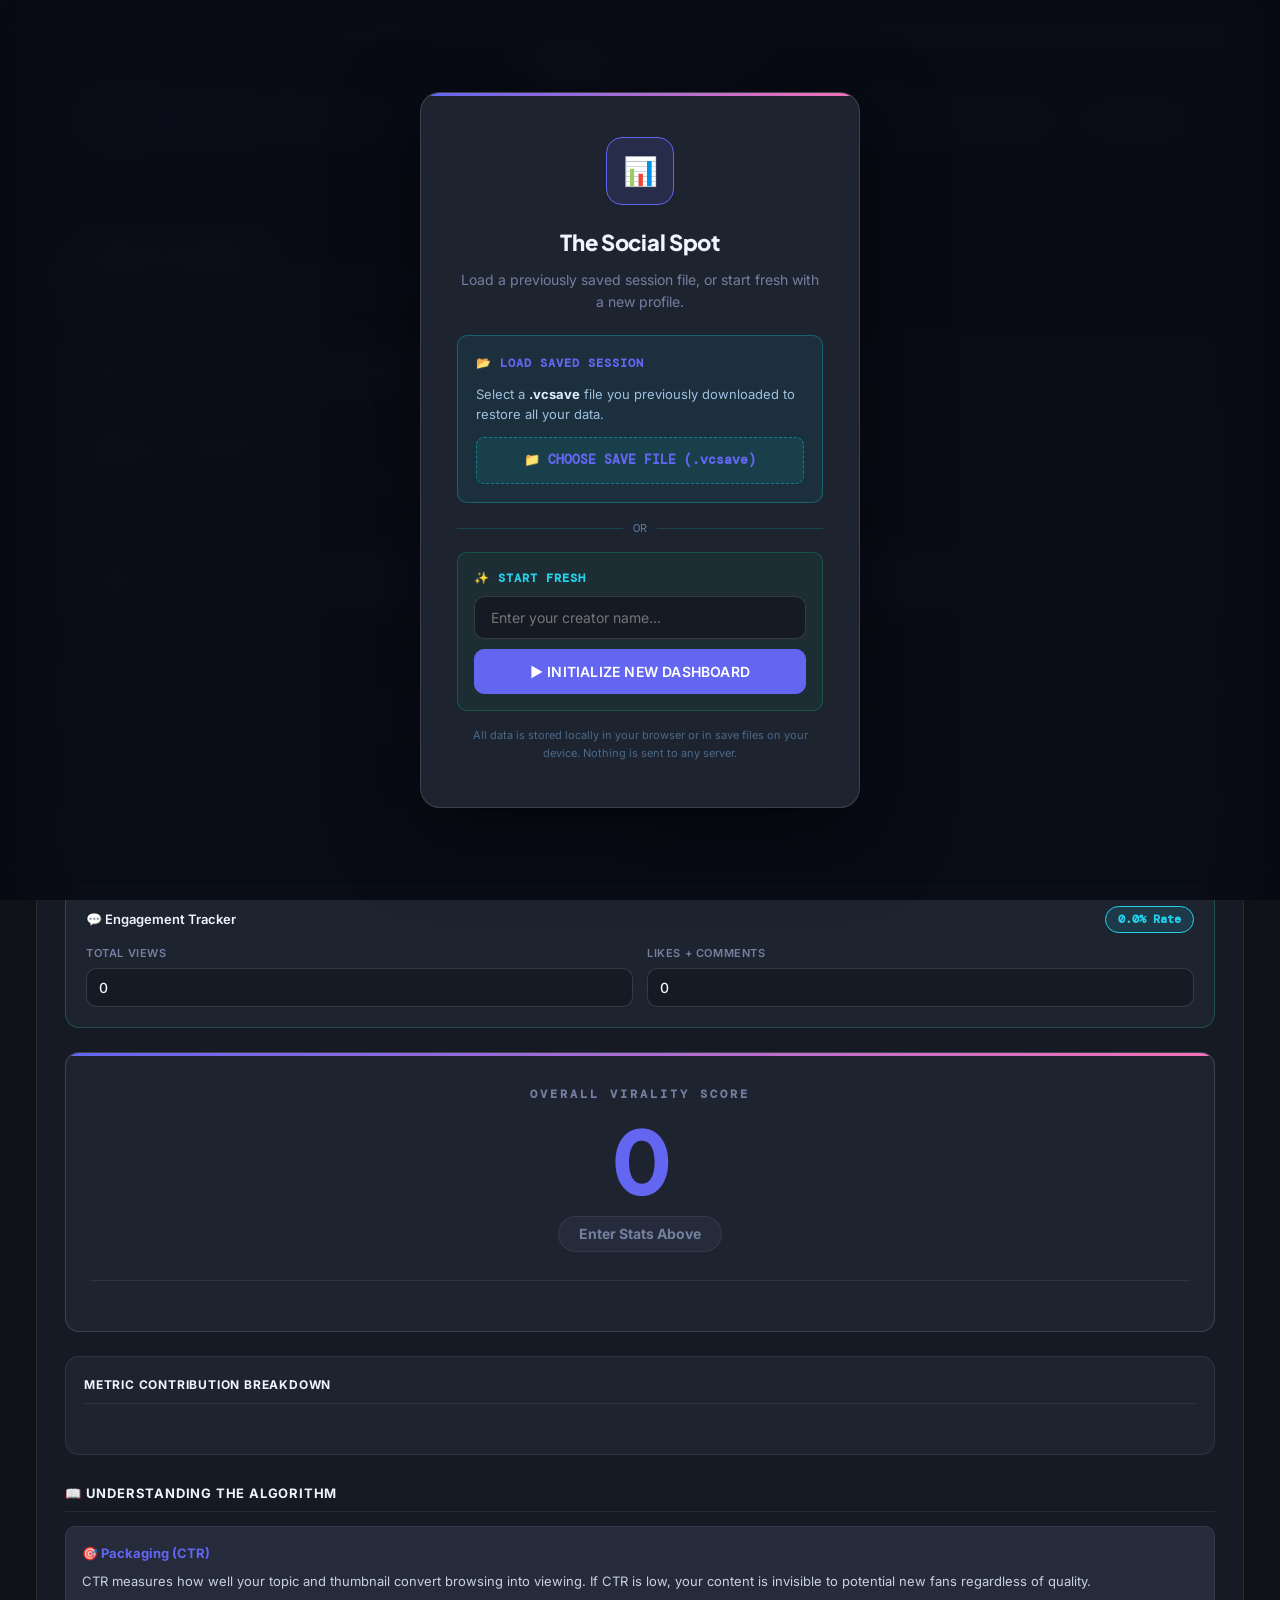
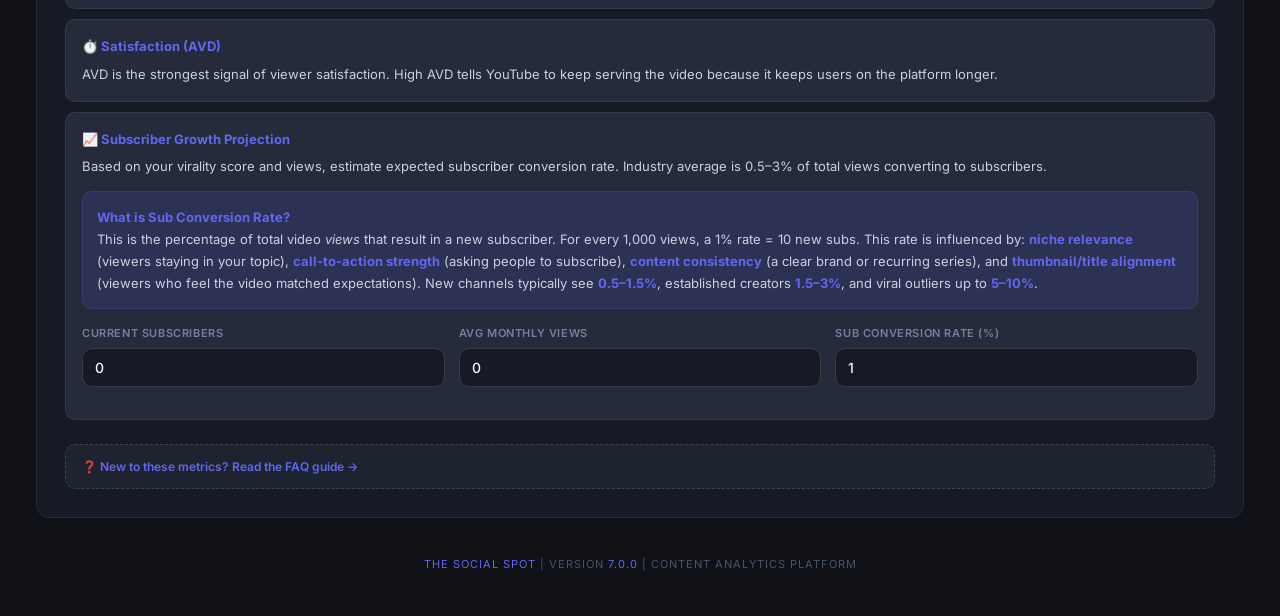
==== Social_Spot_Main.html @ a4c4a17a "Add files via upload" ====
<!DOCTYPE html>
<html lang="en">
<head>
<meta charset="UTF-8">
<meta name="viewport" content="width=device-width, initial-scale=1.0">
<title>The Social Spot | Main</title>
<link href="https://fonts.googleapis.com/css2?family=Inter:wght@400;500;600;700;800&family=Plus+Jakarta+Sans:wght@400;500;600;700;800&family=DM+Mono:wght@400;500&family=Outfit:wght@400;500;600;700;800&display=swap" rel="stylesheet">
<style>
/* ══════════════════════════════════════════════════
   THE SOCIAL SPOT v7.0 — DESIGN SYSTEM
   Clean, modern, easy-on-eyes. No neon overload.
══════════════════════════════════════════════════ */

/* ── BASE RESET ── */
*,*::before,*::after{box-sizing:border-box;margin:0;padding:0;}
html{font-size:15px;}

/* ── FONT TOKENS ── */
:root {
  --font-sans: 'Inter', system-ui, sans-serif;
  --font-display: 'Plus Jakarta Sans', 'Inter', sans-serif;
  --font-mono: 'DM Mono', 'Courier New', monospace;
}

/* ══════════════════
   DEFAULT THEME: Slate Dark (calm, readable)
══════════════════ */
:root {
  --bg:          #0f1117;
  --bg2:         #161a24;
  --bg3:         #1c2130;
  --card:        #1e2330;
  --card2:       #252b3b;
  --border:      rgba(255,255,255,0.07);
  --border-hi:   rgba(255,255,255,0.14);

  --primary:     #6366f1;
  --primary-dim: rgba(99,102,241,0.14);
  --secondary:   #22d3ee;
  --secondary-dim: rgba(34,211,238,0.12);
  --accent:      #f472b6;
  --accent-dim:  rgba(244,114,182,0.12);
  --success:     #34d399;
  --success-dim: rgba(52,211,153,0.12);
  --warning:     #fbbf24;
  --warning-dim: rgba(251,191,36,0.12);
  --danger:      #f87171;
  --danger-dim:  rgba(248,113,113,0.12);
  --tiktok:      #69c9d0;
  --ig:          #e1306c;

  --text:        #c9d1e0;
  --text-dim:    #7480a0;
  --text-muted:  #4a5468;
  --text-bright: #f0f4ff;

  --radius:      10px;
  --radius-lg:   14px;
  --shadow:      0 4px 24px rgba(0,0,0,0.35);

  /* legacy compat aliases */
  --primary-glow: none;
  --shadow-neon:  none;
  --border-bright: rgba(255,255,255,0.14);
  --bg2-compat: var(--bg2);
}

/* ══════════════════
   THEME: Warm Dark
══════════════════ */
[data-theme="warm"] {
  --bg:#13100e;--bg2:#1a1511;--bg3:#211a14;
  --card:#231d16;--card2:#2a241b;
  --border:rgba(255,220,150,0.07);--border-hi:rgba(255,180,80,0.16);
  --primary:#e8a44a;--primary-dim:rgba(232,164,74,0.14);
  --secondary:#f0c070;--secondary-dim:rgba(240,192,112,0.12);
  --accent:#c47a3f;--accent-dim:rgba(196,122,63,0.14);
  --success:#7ab87a;--success-dim:rgba(122,184,122,0.12);
  --warning:#fbbf24;--warning-dim:rgba(251,191,36,0.12);
  --danger:#e07070;--danger-dim:rgba(224,112,112,0.12);
  --tiktok:#88d8c0;--ig:#e07090;
  --text:#e8ddd0;--text-dim:#9a8870;--text-muted:#6a5840;--text-bright:#fdf6ee;
}

/* ══════════════════
   THEME: Light
══════════════════ */
[data-theme="light"] {
  --bg:#f4f6fa;--bg2:#ffffff;--bg3:#edf0f7;
  --card:#ffffff;--card2:#f0f3fa;
  --border:rgba(0,0,0,0.08);--border-hi:rgba(99,102,241,0.25);
  --primary:#4f46e5;--primary-dim:rgba(79,70,229,0.10);
  --secondary:#0891b2;--secondary-dim:rgba(8,145,178,0.10);
  --accent:#db2777;--accent-dim:rgba(219,39,119,0.10);
  --success:#059669;--success-dim:rgba(5,150,105,0.10);
  --warning:#d97706;--warning-dim:rgba(217,119,6,0.10);
  --danger:#dc2626;--danger-dim:rgba(220,38,38,0.10);
  --tiktok:#0891b2;--ig:#be185d;
  --text:#1e2030;--text-dim:#5a6070;--text-muted:#94a3b8;--text-bright:#0a0c18;
  --shadow:0 2px 16px rgba(0,0,0,0.08);
}
[data-theme="light"] body{color:var(--text);}

/* ══════════════════
   THEME: Soft Purple
══════════════════ */
[data-theme="purple"] {
  --bg:#0e0d16;--bg2:#141220;--bg3:#1a1829;
  --card:#1c1a2e;--card2:#22203a;
  --border:rgba(180,140,255,0.08);--border-hi:rgba(180,140,255,0.18);
  --primary:#a78bfa;--primary-dim:rgba(167,139,250,0.14);
  --secondary:#67e8f9;--secondary-dim:rgba(103,232,249,0.12);
  --accent:#f9a8d4;--accent-dim:rgba(249,168,212,0.12);
  --success:#6ee7b7;--success-dim:rgba(110,231,183,0.12);
  --warning:#fcd34d;--warning-dim:rgba(252,211,77,0.12);
  --danger:#fca5a5;--danger-dim:rgba(252,165,165,0.12);
  --text:#d4cff0;--text-dim:#7868a8;--text-muted:#4a4070;--text-bright:#f0ecff;
}

/* ══════════════════
   THEME: Forest
══════════════════ */
[data-theme="forest"] {
  --bg:#0b1109;--bg2:#10180d;--bg3:#151f11;
  --card:#182215;--card2:#1e2a1a;
  --border:rgba(100,200,100,0.07);--border-hi:rgba(100,200,100,0.16);
  --primary:#4ade80;--primary-dim:rgba(74,222,128,0.12);
  --secondary:#86efac;--secondary-dim:rgba(134,239,172,0.12);
  --accent:#fde047;--accent-dim:rgba(253,224,71,0.12);
  --success:#34d399;--success-dim:rgba(52,211,153,0.12);
  --warning:#fb923c;--warning-dim:rgba(251,146,60,0.12);
  --danger:#f87171;--danger-dim:rgba(248,113,113,0.12);
  --text:#d1f0c8;--text-dim:#5a8050;--text-muted:#3a5030;--text-bright:#f0ffe8;
}

/* ══════════════════
   THEME: Ocean Blue
══════════════════ */
[data-theme="ocean"] {
  --bg:#080f1a;--bg2:#0d1624;--bg3:#111e2e;
  --card:#142238;--card2:#192a44;
  --border:rgba(56,189,248,0.08);--border-hi:rgba(56,189,248,0.18);
  --primary:#38bdf8;--primary-dim:rgba(56,189,248,0.12);
  --secondary:#67e8f9;--secondary-dim:rgba(103,232,249,0.12);
  --accent:#818cf8;--accent-dim:rgba(129,140,248,0.14);
  --success:#34d399;--success-dim:rgba(52,211,153,0.12);
  --warning:#fbbf24;--warning-dim:rgba(251,191,36,0.12);
  --danger:#f87171;--danger-dim:rgba(248,113,113,0.12);
  --text:#bae6fd;--text-dim:#3a7090;--text-muted:#1e4a60;--text-bright:#f0f9ff;
}

/* ══════════════════
   THEME: Rose
══════════════════ */
[data-theme="rose"] {
  --bg:#12080e;--bg2:#180d13;--bg3:#1e1218;
  --card:#221520;--card2:#2a1a28;
  --border:rgba(251,113,133,0.08);--border-hi:rgba(251,113,133,0.18);
  --primary:#fb7185;--primary-dim:rgba(251,113,133,0.12);
  --secondary:#f9a8d4;--secondary-dim:rgba(249,168,212,0.12);
  --accent:#c084fc;--accent-dim:rgba(192,132,252,0.14);
  --success:#6ee7b7;--success-dim:rgba(110,231,183,0.12);
  --warning:#fcd34d;--warning-dim:rgba(252,211,77,0.12);
  --danger:#fca5a5;--danger-dim:rgba(252,165,165,0.12);
  --text:#fce7f3;--text-dim:#9a5070;--text-muted:#6a3050;--text-bright:#fff0f8;
}

/* ══════════════════
   FONT MODES
══════════════════ */
body,
[data-font="inter"] { font-family:'Inter',system-ui,sans-serif; }
[data-font="jakarta"] { font-family:'Plus Jakarta Sans',system-ui,sans-serif; }
[data-font="outfit"] { font-family:'Outfit',system-ui,sans-serif; }
[data-font="mono"] { font-family:'DM Mono','Courier New',monospace; }

/* ════════════════════════════════════
   BASE BODY & GLOBAL ELEMENTS
════════════════════════════════════ */
body {
  font-family: var(--font-sans);
  background: var(--bg);
  color: var(--text);
  min-height: 100vh;
  overflow-x: hidden;
  font-size: 14px;
  line-height: 1.6;
}

/* subtle grid pattern */
body::before {
  content:'';
  position:fixed;inset:0;
  background-image:
    linear-gradient(rgba(255,255,255,0.015) 1px, transparent 1px),
    linear-gradient(90deg, rgba(255,255,255,0.015) 1px, transparent 1px);
  background-size:48px 48px;
  pointer-events:none;z-index:0;
}
[data-theme="light"] body::before {
  background-image:
    linear-gradient(rgba(0,0,0,0.03) 1px, transparent 1px),
    linear-gradient(90deg, rgba(0,0,0,0.03) 1px, transparent 1px);
}

@keyframes fadeInUp {
  from{opacity:0;transform:translateY(12px)}
  to{opacity:1;transform:translateY(0)}
}
@keyframes pulse-dot {
  0%,100%{opacity:1;transform:scale(1)}
  50%{opacity:0.6;transform:scale(1.4)}
}
/* legacy alias */
@keyframes pulse-glow {
  0%,100%{opacity:0.7}50%{opacity:1}
}

.container {
  max-width:1240px;margin:0 auto;
  position:relative;z-index:2;
  padding:20px 16px;
}

/* ════════════════════
   AUTH OVERLAY
════════════════════ */
.auth-overlay {
  position:fixed;top:0;left:0;width:100%;height:100%;
  background:rgba(8,10,20,0.92);backdrop-filter:blur(18px);
  display:flex;justify-content:center;align-items:center;z-index:2000;
}
.auth-modal {
  background:var(--card);
  border:1px solid var(--border-hi);
  border-radius:20px;padding:44px 36px;
  width:90%;max-width:440px;
  box-shadow:0 24px 80px rgba(0,0,0,0.5);
  text-align:center;position:relative;overflow:hidden;
}
.auth-modal::before {
  content:'';position:absolute;top:0;left:0;right:0;height:3px;
  background:linear-gradient(90deg,var(--primary),var(--accent));
  border-radius:20px 20px 0 0;
}
.auth-modal .icon-wrap {
  width:68px;height:68px;
  background:var(--primary-dim);
  border:1px solid var(--primary);
  border-radius:16px;
  display:flex;align-items:center;justify-content:center;
  margin:0 auto 20px;font-size:28px;
}
.auth-modal h2 {
  font-family:var(--font-display);
  color:var(--text-bright);font-size:22px;font-weight:800;
  margin-bottom:8px;letter-spacing:-0.3px;
}
.auth-modal p{color:var(--text-dim);font-size:14px;margin-bottom:22px;line-height:1.6;}
.auth-input {
  width:100%;padding:12px 16px;margin:8px 0;
  background:var(--bg2);border:1px solid var(--border-hi);
  border-radius:var(--radius);font-size:14px;
  font-family:var(--font-sans);color:var(--text-bright);transition:0.2s;
}
.auth-input:focus{outline:none;border-color:var(--primary);background:var(--bg3);}

/* ════════════════════
   HEADER
════════════════════ */
.header-area {
  background:var(--bg2);
  border:1px solid var(--border);
  border-radius:var(--radius-lg);
  padding:24px 24px 0;
  margin-bottom:16px;
  position:relative;overflow:visible;z-index:100;
}
.header-area::before{
  content:'';position:absolute;top:0;left:0;right:0;height:2px;
  background:linear-gradient(90deg,var(--primary),var(--accent));
  border-radius:var(--radius-lg) var(--radius-lg) 0 0;
}
.header-glow-orb{display:none;}
.user-bar {
  display:flex;gap:12px;align-items:center;
  font-size:12px;font-weight:600;color:var(--text-dim);
  margin-bottom:16px;flex-wrap:wrap;
}
.user-bar span{color:var(--primary);font-family:var(--font-mono);}
.header-area h1 {
  font-family:var(--font-display);
  color:var(--text-bright);font-size:24px;font-weight:800;
  letter-spacing:-0.5px;text-align:center;
  margin-bottom:20px;text-shadow:none;
}
.header-area h1 span{color:var(--primary);}

/* ════════════════════
   NAV TABS
════════════════════ */
.tab-container {
  display:flex;justify-content:center;
  flex-wrap:wrap;gap:6px;padding-bottom:20px;
  position:relative;z-index:500;
}
.tab-btn {
  background:transparent;
  border:1px solid var(--border-hi);
  color:var(--text-dim);
  padding:8px 16px;border-radius:8px;
  font-size:12px;font-weight:600;cursor:pointer;
  font-family:var(--font-sans);letter-spacing:0.2px;
  transition:all 0.15s;white-space:nowrap;
}
.tab-btn:hover{background:var(--card);color:var(--text-bright);border-color:var(--border-hi);}
.tab-btn.active{background:var(--primary-dim);border-color:var(--primary);color:var(--primary);font-weight:700;}

.dropdown{position:relative;display:inline-block;}
.dropdown-content{
  display:none;position:absolute;
  background:var(--card);border:1px solid var(--border-hi);
  min-width:220px;z-index:99999;border-radius:var(--radius-lg);
  overflow:hidden;top:calc(100% + 6px);left:0;
  box-shadow:0 16px 48px rgba(0,0,0,0.5);
}
.dropdown-content.open{display:block;}
.dropdown-content a {
  color:var(--text);padding:12px 18px;
  text-decoration:none;display:block;
  font-size:13px;font-weight:600;
  border-bottom:1px solid var(--border);
  transition:0.15s;cursor:pointer;
  font-family:var(--font-sans);
}
.dropdown-content a:last-child{border-bottom:none;}
.dropdown-content a:hover{background:var(--primary-dim);color:var(--primary);padding-left:22px;}

/* ════════════════════
   TAB CONTENT
════════════════════ */
.tabcontent {
  display:none;padding:28px;
  animation:fadeInUp 0.25s ease-out;
  background:var(--bg2);border:1px solid var(--border);
  border-radius:var(--radius-lg);margin-bottom:16px;
  position:relative;z-index:1;
}

h2 {
  font-family:var(--font-display);
  color:var(--text-bright);font-size:18px;font-weight:800;
  letter-spacing:-0.3px;margin-bottom:4px;text-shadow:none;
}
.tab-subtitle {
  color:var(--text-dim);font-size:13px;
  margin-bottom:24px;line-height:1.65;
  max-width:800px;
  border-left:3px solid var(--primary);padding-left:12px;
}
h3 {
  color:var(--text-bright);font-size:13px;font-weight:700;
  margin:28px 0 14px;text-transform:uppercase;letter-spacing:0.8px;
  border-bottom:1px solid var(--border);padding-bottom:8px;
  display:flex;align-items:center;gap:8px;
}

/* ════════════════════
   CARDS
════════════════════ */
.control-card {
  background:var(--card);border:1px solid var(--border);
  border-radius:var(--radius-lg);padding:20px;
  margin-bottom:16px;position:relative;overflow:hidden;
  transition:border-color 0.2s;
}
.control-card:hover{border-color:var(--border-hi);}
.control-card.highlight{border-color:rgba(248,113,113,0.25);}
.control-card.highlight::before{content:'';position:absolute;top:0;left:0;right:0;height:2px;background:var(--danger);}
.control-card.success{border-color:rgba(52,211,153,0.25);}
.control-card.success::before{content:'';position:absolute;top:0;left:0;right:0;height:2px;background:var(--success);}
.control-card.accent{border-color:rgba(167,139,250,0.25);}
.control-card.accent::before{content:'';position:absolute;top:0;left:0;right:0;height:2px;background:var(--accent);}
.control-card.purple::before{content:'';position:absolute;top:0;left:0;right:0;height:2px;background:var(--accent);}
.control-card.tt-card{border-top:2px solid var(--tiktok)!important;}
.control-card.ig-card{border-top:2px solid var(--ig)!important;}

.info-card {
  background:var(--card2);border:1px solid var(--border);
  border-radius:var(--radius);padding:16px;margin-bottom:10px;
}
.info-card h4{margin-bottom:7px;font-size:13px;color:var(--primary);font-weight:700;}

/* ════════════════════
   INPUTS
════════════════════ */
.label-flex{
  display:flex;justify-content:space-between;align-items:center;
  font-weight:600;margin-bottom:12px;color:var(--text-bright);font-size:13px;
}
.val-badge{
  background:var(--primary-dim);color:var(--primary);
  border:1px solid var(--primary);padding:3px 12px;
  border-radius:20px;font-size:12px;font-weight:700;
  font-family:var(--font-mono);
}
input[type=range]{
  width:100%;cursor:pointer;height:4px;border-radius:4px;
  -webkit-appearance:none;appearance:none;
  background:linear-gradient(90deg,var(--primary) 0%,var(--primary) var(--val,50%),var(--card2) var(--val,50%));
  outline:none;
}
input[type=range]::-webkit-slider-thumb{
  -webkit-appearance:none;width:16px;height:16px;border-radius:50%;
  background:var(--primary);cursor:pointer;border:2px solid var(--bg);
  box-shadow:0 0 0 3px var(--primary-dim);
}
.input-grid{display:grid;grid-template-columns:repeat(auto-fit,minmax(180px,1fr));gap:14px;margin-top:10px;}
.input-box{display:flex;flex-direction:column;}
.input-box label{font-size:11px;color:var(--text-dim);margin-bottom:5px;font-weight:600;text-transform:uppercase;letter-spacing:0.6px;}
.input-box input,.input-box select{
  padding:10px 12px;background:var(--bg2);
  border:1px solid var(--border-hi);border-radius:var(--radius);
  font-size:14px;font-family:var(--font-sans);font-weight:500;
  color:var(--text-bright);transition:0.2s;
}
.input-box input:focus,.input-box select:focus{outline:none;border-color:var(--primary);background:var(--bg3);}
.input-box select option{background:var(--card);color:var(--text);}

.insight-box{
  display:flex;gap:10px;background:var(--primary-dim);
  border:1px solid rgba(99,102,241,0.2);padding:14px;
  border-radius:var(--radius);margin-top:14px;
  font-size:13px;color:var(--text);line-height:1.6;
}
.insight-box .icon{font-size:16px;flex-shrink:0;}

/* ════════════════════
   SCORE DISPLAY
════════════════════ */
.score-display{
  text-align:center;background:var(--card);
  border:1px solid var(--border-hi);
  border-radius:var(--radius-lg);padding:32px 24px;
  margin:24px 0;position:relative;overflow:hidden;
}
.score-display::before{
  content:'';position:absolute;top:0;left:0;right:0;height:3px;
  background:linear-gradient(90deg,var(--primary),var(--accent));
}
.score-val{
  font-family:var(--font-display);
  font-size:88px;font-weight:800;line-height:1;
  color:var(--primary);letter-spacing:-4px;margin:12px 0;
}
.rating-badge{
  display:inline-block;padding:6px 20px;
  border-radius:20px;font-size:14px;font-weight:700;
  margin-bottom:10px;font-family:var(--font-sans);
}
.rating-desc{color:var(--text-dim);font-size:13px;}

/* ════════════════════
   BREAKDOWN & STAT
════════════════════ */
.breakdown{
  margin-top:20px;font-size:14px;
  background:var(--card);padding:18px;
  border-radius:var(--radius-lg);border:1px solid var(--border);
}
.breakdown h4{margin-bottom:14px;color:var(--text-bright);border-bottom:1px solid var(--border);padding-bottom:8px;font-weight:700;font-size:12px;text-transform:uppercase;letter-spacing:0.8px;}
.breakdown div{display:flex;justify-content:space-between;margin-bottom:8px;padding:5px 0;border-bottom:1px dashed var(--border);font-size:13px;}
.breakdown div:last-child{border-bottom:none;}
.breakdown div span:last-child{font-weight:700;color:var(--primary);font-family:var(--font-mono);}

.stat-mini{background:var(--card);border:1px solid var(--border);border-radius:var(--radius);padding:16px;transition:0.15s;}
.stat-mini:hover{border-color:var(--border-hi);}
.stat-mini .label{font-size:11px;font-weight:600;text-transform:uppercase;margin-bottom:5px;letter-spacing:0.7px;color:var(--text-dim);}
.stat-mini .value{font-size:24px;font-weight:700;line-height:1.1;font-family:var(--font-display);color:var(--text-bright);}
.stat-mini .sub{font-size:11px;color:var(--text-dim);margin-top:3px;}

/* ════════════════════
   PROGRESS BARS
════════════════════ */
.progress-track{background:var(--card2);border-radius:20px;height:12px;overflow:hidden;position:relative;border:1px solid var(--border);}
.progress-fill{height:100%;border-radius:20px;transition:width 0.4s ease;}

/* ════════════════════
   TIER / TARGET CARDS
════════════════════ */
.target-grid{display:grid;grid-template-columns:repeat(auto-fit,minmax(220px,1fr));gap:14px;}
.target-card{
  background:var(--card);border:1px solid var(--border);
  border-radius:var(--radius-lg);padding:18px;
  transition:0.2s;position:relative;overflow:hidden;
}
.target-card:hover{transform:translateY(-2px);border-color:var(--border-hi);box-shadow:var(--shadow);}
.target-card::before{content:'';position:absolute;top:0;left:0;bottom:0;width:3px;background:var(--primary);}
.target-card .tier-name{font-size:11px;text-transform:uppercase;font-weight:700;color:var(--primary);margin-bottom:6px;letter-spacing:0.8px;}
.stat-row{display:flex;justify-content:space-between;padding:7px 0;border-bottom:1px dashed var(--border);font-size:12px;color:var(--text-dim);}
.stat-row:last-child{border-bottom:none;}
.stat-val{font-weight:700;color:var(--secondary);font-family:var(--font-mono);}
.tier-goal{font-size:11px;color:var(--accent);font-weight:600;margin-top:8px;padding:5px 9px;background:var(--accent-dim);border-radius:6px;}

/* ════════════════════
   BUTTONS
════════════════════ */
.btn-primary{
  background:var(--primary);color:#fff;
  border:1px solid var(--primary);padding:10px 22px;border-radius:var(--radius);
  font-weight:600;cursor:pointer;transition:0.15s;
  font-family:var(--font-sans);font-size:13px;letter-spacing:0.2px;
  box-shadow:none;
}
.btn-primary:hover{opacity:0.88;transform:translateY(-1px);}
.btn-secondary{
  background:transparent;color:var(--text);
  border:1px solid var(--border-hi);padding:10px 18px;border-radius:var(--radius);
  font-weight:600;cursor:pointer;transition:0.15s;
  font-family:var(--font-sans);font-size:13px;
}
.btn-secondary:hover{background:var(--card2);color:var(--text-bright);}
.btn-accent{
  background:transparent;color:var(--accent);
  border:1px solid var(--accent);padding:10px 22px;border-radius:var(--radius);
  font-weight:600;cursor:pointer;transition:0.15s;font-family:var(--font-sans);font-size:13px;
}
.btn-accent:hover{background:var(--accent-dim);}

/* ════════════════════
   TABLES
════════════════════ */
.tracker-table{width:100%;border-collapse:collapse;margin-top:16px;font-size:13px;}
.tracker-table th,.tracker-table td{padding:12px 14px;text-align:left;border-bottom:1px solid var(--border);}
.tracker-table th{background:var(--card2);color:var(--text-dim);font-weight:600;text-transform:uppercase;font-size:11px;letter-spacing:0.6px;}
.tracker-table td{color:var(--text);}
.tracker-table tr:hover td{background:var(--primary-dim);}
.tracker-table tr:last-child td{border-bottom:none;}
.rpm-table{width:100%;border-collapse:collapse;margin-top:16px;font-size:13px;border:1px solid var(--border);border-radius:var(--radius);overflow:hidden;}
.rpm-table th,.rpm-table td{padding:11px 14px;border:1px solid var(--border);text-align:left;color:var(--text);}
.rpm-table th{background:var(--card2);font-weight:700;text-transform:uppercase;color:var(--text-dim);font-size:11px;}

/* ════════════════════
   REPORT CARD
════════════════════ */
.report-card{background:var(--card);border:1px solid var(--border);border-radius:var(--radius-lg);padding:24px;margin-top:20px;display:none;border-top:3px solid var(--primary);}
.range-card{padding:18px;border-radius:var(--radius);background:var(--card2);border:1px solid var(--border);text-align:center;}

/* ════════════════════
   PROJ SCENARIOS
════════════════════ */
.proj-scenario{background:var(--card);border:1px solid var(--border);border-radius:var(--radius-lg);padding:18px;margin-bottom:14px;border-left:3px solid;transition:0.2s;}
.proj-scenario:hover{box-shadow:var(--shadow);}
.proj-explain{background:var(--primary-dim);border:1px solid rgba(99,102,241,0.2);border-radius:var(--radius);padding:14px;margin-top:12px;font-size:13px;color:var(--text);line-height:1.7;}
.proj-explain strong{color:var(--primary);}
.sub-proj-card{background:var(--card);border:1px solid var(--border);border-radius:var(--radius-lg);padding:20px;margin-top:18px;}
.wh-tier-card{background:var(--card2);border:1px solid var(--border);border-radius:var(--radius);padding:16px;border-left:4px solid;margin-bottom:12px;}

/* ════════════════════
   API SECTION
════════════════════ */
.api-section{
  background:var(--card);border:1px solid var(--border-hi);
  border-radius:var(--radius-lg);padding:20px;margin-bottom:20px;
  position:relative;overflow:hidden;
}
.api-section::before{content:'';position:absolute;top:0;left:0;right:0;height:2px;background:linear-gradient(90deg,var(--accent),var(--primary));}
.api-section label{color:var(--text-dim);font-size:11px;font-weight:600;text-transform:uppercase;letter-spacing:0.6px;display:block;margin-bottom:6px;}
.api-section input{background:var(--bg);border:1px solid var(--border-hi);color:var(--text-bright);padding:10px 13px;border-radius:var(--radius);font-size:13px;font-family:var(--font-mono);width:100%;}
.api-section input:focus{outline:none;border-color:var(--accent);}
.api-note{color:var(--text-muted);font-size:11px;margin-top:5px;line-height:1.5;}

hr{border:0;border-top:1px solid var(--border);margin:24px 0;}

/* ════════════════════
   ACCOUNT / THEME PICKERS
════════════════════ */
.account-section{margin-bottom:24px;}
.account-field{margin-bottom:14px;}
.account-field label{display:block;font-size:11px;color:var(--text-dim);font-weight:600;text-transform:uppercase;letter-spacing:0.6px;margin-bottom:5px;}
.account-field input,.account-field textarea{width:100%;padding:10px 13px;background:var(--bg);border:1px solid var(--border-hi);border-radius:var(--radius);font-size:13px;font-family:var(--font-sans);color:var(--text-bright);transition:0.2s;}
.account-field input:focus,.account-field textarea:focus{outline:none;border-color:var(--primary);}
.save-badge{display:inline-flex;align-items:center;gap:5px;background:var(--success-dim);border:1px solid var(--success);color:var(--success);padding:4px 12px;border-radius:20px;font-size:11px;font-weight:700;}
.link-preview{background:var(--card2);border:1px solid var(--border);border-radius:var(--radius);padding:10px;margin-top:8px;font-size:12px;}
.link-preview a{color:var(--primary);text-decoration:none;word-break:break-all;}

/* Theme picker cards */
.theme-card{cursor:pointer;border-radius:var(--radius-lg);padding:12px;border:2px solid transparent;transition:all 0.15s;position:relative;}
.theme-card:hover{transform:translateY(-2px);}
.theme-check{display:none;position:absolute;top:7px;right:7px;color:var(--primary);font-size:12px;background:var(--card);border-radius:50%;width:18px;height:18px;display:none;align-items:center;justify-content:center;}

/* Font picker cards */
.font-card{cursor:pointer;border-radius:var(--radius);padding:12px;border:2px solid transparent;transition:all 0.15s;position:relative;background:var(--card);}
.font-card:hover{border-color:var(--border-hi);}
.font-check{display:none;position:absolute;top:7px;right:7px;color:var(--primary);font-size:12px;}

/* Layout picker */
.layout-picker-grid{display:grid;grid-template-columns:repeat(2,1fr);gap:10px;margin-bottom:0;}
.layout-card{cursor:pointer;border-radius:var(--radius-lg);padding:16px;border:2px solid var(--border-hi);background:var(--card2);transition:all 0.15s;text-align:center;}
.layout-card:hover{border-color:var(--primary);background:var(--primary-dim);}
.layout-card.active{border-color:var(--primary);background:var(--primary-dim);}
.layout-card .lc-icon{font-size:24px;margin-bottom:6px;}
.layout-card .lc-name{font-weight:700;font-size:13px;color:var(--text-bright);margin-bottom:3px;}
.layout-card .lc-desc{font-size:11px;color:var(--text-dim);line-height:1.4;}

/* ════════════════════
   FAQ
════════════════════ */
.faq-section{border:1px solid var(--border);border-radius:var(--radius-lg);margin-bottom:10px;overflow:hidden;}
.faq-header{background:var(--card);padding:14px 18px;font-weight:700;font-size:13px;color:var(--text-bright);cursor:pointer;display:flex;align-items:center;gap:8px;transition:background 0.15s;}
.faq-header:hover{background:var(--card2);}
.faq-body{padding:16px 18px;background:var(--bg2);font-size:13px;color:var(--text-dim);line-height:1.75;}
.faq-list{margin:10px 0 8px 18px;}
.faq-list li{margin-bottom:6px;}
.faq-note{margin-top:10px;color:var(--primary);font-size:12px;font-weight:600;border-left:2px solid var(--primary);padding-left:10px;}
.faq-link-bar{margin-top:24px;padding:12px 16px;background:var(--card);border:1px dashed var(--border-hi);border-radius:var(--radius);font-size:12px;color:var(--text-dim);}
.faq-link-bar a{color:var(--primary);cursor:pointer;text-decoration:none;font-weight:600;}

/* ════════════════════
   LIVE TRACKER CARDS
════════════════════ */
.live-card{
  background:var(--card);border-radius:var(--radius-lg);padding:20px;text-align:center;
  position:relative;border:1px solid var(--border);transition:0.2s;
}
.live-card:hover{border-color:var(--border-hi);transform:translateY(-2px);box-shadow:var(--shadow);}
.live-pulse{position:absolute;top:12px;right:12px;width:8px;height:8px;border-radius:50%;background:var(--success);animation:pulse-dot 2s ease-in-out infinite;}
.live-platform{font-size:10px;font-weight:700;text-transform:uppercase;letter-spacing:1px;margin-bottom:6px;font-family:var(--font-mono);}
.live-name{font-size:13px;font-weight:600;color:var(--text-bright);margin-bottom:8px;overflow:hidden;text-overflow:ellipsis;white-space:nowrap;}
.live-count{font-size:36px;font-weight:800;color:var(--text-bright);line-height:1;font-variant-numeric:tabular-nums;font-family:var(--font-display);}
.live-delta{font-size:12px;font-weight:700;margin-top:5px;font-family:var(--font-mono);}
.live-timer{font-size:10px;color:var(--text-muted);margin-top:7px;}

/* ════════════════════
   SAVE BANNER (sticky top)
════════════════════ */
#saveBanner{
  position:fixed;top:0;left:0;right:0;z-index:1000;
  background:var(--warning);color:#1a1000;
  padding:10px 20px;text-align:center;font-size:13px;font-weight:700;
  display:none;align-items:center;justify-content:center;gap:12px;
  box-shadow:0 2px 12px rgba(0,0,0,0.3);
}
#saveBanner button{background:rgba(0,0,0,0.2);color:#1a1000;border:1px solid rgba(0,0,0,0.3);padding:5px 14px;border-radius:6px;cursor:pointer;font-weight:700;font-size:12px;}
#saveBanner button:hover{background:rgba(0,0,0,0.35);}

/* ════════════════════
   UNSAVED WARNING MODAL
════════════════════ */
#unsavedModal{
  display:none;position:fixed;inset:0;background:rgba(0,0,0,0.7);
  backdrop-filter:blur(8px);z-index:5000;
  align-items:center;justify-content:center;
}
#unsavedModal .um-box{
  background:var(--card);border:1px solid var(--border-hi);
  border-radius:var(--radius-lg);padding:32px 28px;
  max-width:400px;width:90%;text-align:center;
  box-shadow:0 24px 80px rgba(0,0,0,0.5);
}
#unsavedModal h3{font-family:var(--font-display);font-size:18px;font-weight:800;color:var(--text-bright);margin-bottom:10px;}
#unsavedModal p{font-size:13px;color:var(--text-dim);margin-bottom:22px;line-height:1.6;}

/* ════════════════════
   A/B TESTER TAB
════════════════════ */
.ab-variant{
  background:var(--card);border:1px solid var(--border);
  border-radius:var(--radius-lg);padding:20px;margin-bottom:14px;
  position:relative;transition:border-color 0.2s;
}
.ab-variant.winner{border-color:var(--success)!important;}
.ab-variant.winner::after{content:'🏆 WINNER';position:absolute;top:12px;right:12px;background:var(--success-dim);color:var(--success);font-size:10px;font-weight:700;padding:3px 10px;border-radius:20px;letter-spacing:0.5px;}
.ab-ctr-bar-wrap{height:8px;background:var(--card2);border-radius:4px;overflow:hidden;margin-top:8px;}
.ab-ctr-bar{height:100%;border-radius:4px;transition:width 0.4s;}

/* ════════════════════
   ADMIN MODAL
════════════════════ */
#adminOverlay{display:none;position:fixed;inset:0;background:rgba(8,10,20,0.94);backdrop-filter:blur(18px);z-index:3000;overflow-y:auto;}

/* ════════════════════
   VERSION FOOTER
════════════════════ */
.version-footer{text-align:center;padding:22px;color:var(--text-muted);font-size:11px;letter-spacing:1px;}
.version-footer span{color:var(--primary);}

/* ════════════════════
   RESPONSIVE
════════════════════ */
@media(max-width:640px){
  .tabcontent{padding:16px;}
  .score-val{font-size:60px;}
  h2{font-size:16px;}
  .header-area h1{font-size:18px;}
  .tab-btn{padding:6px 10px;font-size:11px;}
}
</style>
</head>
<body>

<!-- Save File Loader Modal -->

<!-- ── SAVE BANNER ── -->
<div id="saveBanner">
  ⚠️ You have unsaved changes
  <button onclick="saveFullSession()">💾 Save Now</button>
  <button onclick="document.getElementById('saveBanner').style.display='none'">Dismiss</button>
</div>

<!-- ── UNSAVED CLOSE MODAL ── -->
<div id="unsavedModal" style="display:none;">
  <div class="um-box">
    <div style="font-size:36px;margin-bottom:12px;">⚠️</div>
    <h3>Unsaved Changes</h3>
    <p>You have data that hasn't been saved to a file. If you close now, your session data may be lost.</p>
    <div style="display:flex;gap:10px;justify-content:center;flex-wrap:wrap;">
      <button class="btn-primary" onclick="saveFullSession();closeUnsavedModal()">💾 Save & Continue</button>
      <button class="btn-secondary" onclick="closeUnsavedModal()">Keep Open</button>
      <button class="btn-accent" onclick="forceClose()" style="border-color:var(--danger);color:var(--danger);">Close Anyway</button>
    </div>
  </div>
</div>

<div class="auth-overlay" id="authOverlay">
  <div class="auth-modal">
    <div class="icon-wrap">📊</div>
    <h2 style="font-family:var(--font-display);letter-spacing:-0.3px;">The Social Spot</h2>
    <p>Load a previously saved session file, or start fresh with a new profile.</p>

    <div style="background:rgba(0,245,255,0.06);border:1px solid rgba(0,245,255,0.25);border-radius:10px;padding:18px;margin-bottom:16px;text-align:left;">
      <div style="font-size:12px;font-weight:700;color:var(--primary);text-transform:uppercase;letter-spacing:1px;margin-bottom:10px;font-family:var(--font-mono);">📂 Load Saved Session</div>
      <p style="font-size:13px;color:#a0c0e0;margin-bottom:12px;">Select a <strong style="color:#e0f0ff;">.vcsave</strong> file you previously downloaded to restore all your data.</p>
      <label style="display:block;width:100%;padding:12px;background:rgba(0,245,255,0.08);border:1px dashed rgba(0,245,255,0.35);border-radius:8px;text-align:center;cursor:pointer;color:var(--primary);font-weight:700;font-size:13px;font-family:var(--font-mono);transition:0.2s;" onmouseover="this.style.background='rgba(0,245,255,0.14)'" onmouseout="this.style.background='rgba(0,245,255,0.08)'">
        📁 CHOOSE SAVE FILE (.vcsave)
        <input type="file" id="loadSaveFile" accept=".vcsave,.json" style="display:none;" onchange="loadFromFile(event)">
      </label>
    </div>

    <div style="display:flex;align-items:center;gap:10px;margin:14px 0;">
      <div style="flex:1;height:1px;background:rgba(0,245,255,0.15);"></div>
      <span style="color:#5a7a9a;font-size:12px;font-family:var(--font-mono);">OR</span>
      <div style="flex:1;height:1px;background:rgba(0,245,255,0.15);"></div>
    </div>

    <div style="background:rgba(0,255,136,0.05);border:1px solid rgba(0,255,136,0.2);border-radius:10px;padding:16px;margin-bottom:16px;text-align:left;">
      <div style="font-size:12px;font-weight:700;color:var(--secondary);text-transform:uppercase;letter-spacing:1px;margin-bottom:8px;font-family:var(--font-mono);">✨ Start Fresh</div>
      <input type="text" id="authUsername" class="auth-input" placeholder="Enter your creator name..." style="margin:0 0 10px 0;">
      <button class="btn-primary" style="width:100%;padding:13px;font-size:14px;" onclick="loginFresh()">▶ INITIALIZE NEW DASHBOARD</button>
    </div>

    <p style="font-size:11px;color:#4a6a8a;margin:0;line-height:1.6;">All data is stored locally in your browser or in save files on your device. Nothing is sent to any server.</p>
  </div>
</div>

<div class="container">
  <div class="header-area">
    <div class="header-glow-orb"></div>
    <div class="user-bar" id="userBar" style="display:none;">
      <span id="userNameDisplay">---</span>
      <button class="btn-primary" onclick="saveFullSession()" style="font-size:12px;padding:7px 18px;">💾 Save Session</button>
      <button class="btn-secondary" onclick="logout()" style="font-size:12px;padding:7px 14px;">Logout</button>
      <span id="saveStatusIndicator" style="font-size:11px;color:var(--success);display:none;">✓ Saved</span>
    </div>
    <h1>THE <span>SOCIAL SPOT</span></h1>
    <div class="tab-container">
      <div class="dropdown" id="ytDropdown" onmouseleave="closeDropdown()">
        <button class="tab-btn active dropbtn" id="ytDropdownBtn" onmouseenter="openDropdown()">📊 YT ANALYTICS ▼</button>
        <div class="dropdown-content" id="ytDropdownMenu" onmouseenter="keepDropdown()" onmouseleave="closeDropdown()">
          <a onclick="openTab(event,'Tab1'); updateDropdownText('Virality Checker')">⚡ Virality Checker</a>
          <a onclick="openTab(event,'Tab2'); updateDropdownText('Algorithm Tracker')">🤖 Algorithm Tracker</a>
          <a onclick="openTab(event,'Tab3'); updateDropdownText('Monetization Tracker')">💰 Monetization Tracker</a>
          <a onclick="openTab(event,'Tab4'); updateDropdownText('RPM Predictor')">💹 RPM Predictor</a>
          <a onclick="openTab(event,'TabCP'); updateDropdownText('Channel Projections')">📈 Channel Projections</a>
          <a onclick="openTab(event,'TabCompare'); updateDropdownText('Channel Compare')">⚖️ Channel Compare</a>
        </div>
      </div>
      <button class="tab-btn" onclick="openTab(event,'Tab8')">🎬 Video Tracker</button>
      <button class="tab-btn" onclick="openTab(event,'TabSocial')">📱 Social Analytics</button>
      <button class="tab-btn" onclick="openTab(event,'TabLive')" style="border-color:rgba(255,51,51,0.4);color:#ff6666;">🔴 Live Sub Tracker</button>
      <button class="tab-btn" onclick="openTab(event,'Tab7')">⏰ Publishing Hub</button>
      <button class="tab-btn" onclick="openTab(event,'TabAB')">🎯 Title/Thumbnail Checker</button>
      <button class="tab-btn" onclick="openTab(event,'TabAI')">👤 Account Info</button>
      <button class="tab-btn" onclick="openTab(event,'TabFAQ')">❓ FAQ</button>
    </div>
  </div>

  <!-- ══════════════════════════════════════════ -->
  <!-- TAB 1: THE SOCIAL SPOT -->
  <!-- ══════════════════════════════════════════ -->
  <div id="Tab1" class="tabcontent" style="display:block;">
    <h2>⚡ VIRALITY CHECKER</h2>
    <p class="tab-subtitle">Input your current video stats to calculate your algorithmic favor. This engine weights CTR, Retention, Hook, and Engagement based on industry-standard viral curves.</p>

    <label style="display:flex;align-items:center;gap:12px;font-weight:700;cursor:pointer;color:var(--text-bright);background:var(--card);border:1px solid var(--border);padding:16px 20px;border-radius:10px;margin-bottom:20px;">
      <input type="checkbox" id="newVideoToggle" onchange="updateTab1()">
      <span style="font-size:14px;">Video is new (Under 48 hrs) — Shifts scoring weight to AVD% while reducing Hook weighting.</span>
    </label>

    <div class="control-card highlight">
      <div class="label-flex"><span>⏱️ Retention &amp; Length Analysis</span><span class="val-badge" id="twDisplay">---</span></div>
      <div class="input-grid">
        <div class="input-box"><label>Video Length (Mins)</label><input type="number" id="vlMins" value="0" min="0" oninput="updateTab1()"></div>
        <div class="input-box"><label>Video Length (Secs)</label><input type="number" id="vlSecs" value="0" min="0" max="59" oninput="updateTab1()"></div>
        <div class="input-box"><label>Time Watched (Mins)</label><input type="number" id="twMins" value="0" min="0" oninput="updateTab1()"></div>
        <div class="input-box"><label>Time Watched (Secs)</label><input type="number" id="twSecs" value="0" min="0" max="59" oninput="updateTab1()"></div>
      </div>
      <div class="insight-box">
        <span class="icon">💡</span>
        <div><strong style="color:var(--primary);">Pro Tip:</strong> YouTube lowers AVD% targets as videos get longer. A 10-minute video at 50% AVD is top-tier, while a 2-minute video needs 80%+.</div>
      </div>
    </div>

    <div class="control-card">
      <div class="label-flex"><span>🖱️ Click-Through Rate (CTR %)</span><span class="val-badge" id="ctrVal">0.0%</span></div>
      <input type="range" id="ctr" min="0" max="25" step="0.1" value="0" oninput="updateTab1()">
    </div>

    <div class="control-card" id="retGroup">
      <div class="label-flex"><span>🎣 30-Second Hook Retention (%)</span><span class="val-badge" id="retVal">0%</span></div>
      <input type="range" id="ret" min="0" max="100" step="1" value="0" oninput="updateTab1()">
    </div>

    <div class="control-card success">
      <div class="label-flex"><span>💬 Engagement Tracker</span><span class="val-badge" id="engVal" style="color:var(--secondary);border-color:var(--secondary);background:var(--secondary-dim);">0.0% Rate</span></div>
      <div class="input-grid">
        <div class="input-box"><label>Total Views</label><input type="number" id="viewsInput" value="0" min="0" oninput="updateTab1()"></div>
        <div class="input-box"><label>Likes + Comments</label><input type="number" id="engInput" value="0" min="0" oninput="updateTab1()"></div>
      </div>
    </div>

    <div class="score-display">
      <div style="text-transform:uppercase;color:var(--text-dim);font-weight:700;font-size:12px;letter-spacing:3px;font-family:var(--font-mono);">Overall Virality Score</div>
      <div class="score-val" id="totalScore">0</div>
      <div class="rating-badge" id="ratingText" style="background:var(--card2);color:var(--text-dim);border:1px solid var(--border);">Enter Stats Above</div>
      <div class="rating-desc" id="ratingDesc"></div>
      <!-- Score Phase Bands (NEW) -->
      <div id="scorePhaseBands" style="display:flex;flex-wrap:wrap;gap:8px;justify-content:center;margin-top:18px;padding-top:18px;border-top:1px solid var(--border);"></div>
    </div>

    <div class="breakdown">
      <h4>Metric Contribution Breakdown</h4>
      <div id="breakdown-content"></div>
    </div>

    <h3>📖 Understanding the Algorithm</h3>
    <div class="info-card">
      <h4>🎯 Packaging (CTR)</h4>
      <p style="margin:0;font-size:13px;color:var(--text);">CTR measures how well your topic and thumbnail convert browsing into viewing. If CTR is low, your content is invisible to potential new fans regardless of quality.</p>
    </div>
    <div class="info-card">
      <h4>⏱️ Satisfaction (AVD)</h4>
      <p style="margin:0;font-size:13px;color:var(--text);">AVD is the strongest signal of viewer satisfaction. High AVD tells YouTube to keep serving the video because it keeps users on the platform longer.</p>
    </div>

    <div class="info-card">
      <h4>📈 Subscriber Growth Projection</h4>
      <p style="font-size:13px;color:var(--text);margin-bottom:14px;">Based on your virality score and views, estimate expected subscriber conversion rate. Industry average is 0.5–3% of total views converting to subscribers.</p>

      <div class="proj-explain">
        <strong>What is Sub Conversion Rate?</strong><br>
        This is the percentage of total video <em>views</em> that result in a new subscriber. For every 1,000 views, a 1% rate = 10 new subs. This rate is influenced by: <strong>niche relevance</strong> (viewers staying in your topic), <strong>call-to-action strength</strong> (asking people to subscribe), <strong>content consistency</strong> (a clear brand or recurring series), and <strong>thumbnail/title alignment</strong> (viewers who feel the video matched expectations). New channels typically see <strong>0.5–1.5%</strong>, established creators <strong>1.5–3%</strong>, and viral outliers up to <strong>5–10%</strong>.
      </div>

      <div class="input-grid" style="margin-top:16px;">
        <div class="input-box"><label>Current Subscribers</label><input type="number" id="yt_curr_subs" value="0" min="0" oninput="updateYTSubProjection()"></div>
        <div class="input-box"><label>Avg Monthly Views</label><input type="number" id="yt_monthly_views" value="0" min="0" oninput="updateYTSubProjection()"></div>
        <div class="input-box"><label>Sub Conversion Rate (%)</label><input type="number" id="yt_sub_rate" value="1" min="0.1" max="10" step="0.1" oninput="updateYTSubProjection()"></div>
      </div>
      <div id="yt_sub_projection" style="margin-top:16px;display:grid;grid-template-columns:repeat(auto-fit,minmax(140px,1fr));gap:12px;"></div>
    </div>

    <div class="faq-link-bar">❓ <a onclick="goFAQ()">New to these metrics? Read the FAQ guide →</a></div>
  </div>

  <!-- ══════════════════════════════════════════ -->
  <!-- TAB 2: ALGORITHM TRACKER -->
  <!-- ══════════════════════════════════════════ -->
  <div id="Tab2" class="tabcontent">
    <h2>📡 ALGORITHM TRACKER</h2>
    <p class="tab-subtitle">Every video passes through distribution tiers. This predictor calculates the required AVD% and CTR benchmarks for each audience expansion phase based on your video length.</p>

    <div class="control-card highlight">
      <div class="label-flex"><span>⏱️ Target Video Length</span></div>
      <div class="input-grid" style="max-width:420px;">
        <div class="input-box"><label>Mins</label><input type="number" id="t2_vlMins" value="10" min="0" oninput="updateTab2()"></div>
        <div class="input-box"><label>Secs</label><input type="number" id="t2_vlSecs" value="0" min="0" max="59" oninput="updateTab2()"></div>
      </div>
    </div>

    <h3>Distribution Tier Requirements</h3>
    <div class="target-grid" id="tierGrid"></div>

    <div class="faq-link-bar">❓ <a onclick="goFAQ()">How does the algorithm tier system work? See the FAQ →</a></div>
  </div>

  <!-- ══════════════════════════════════════════ -->
  <!-- TAB 3: MONETIZATION TRACKER -->
  <!-- ══════════════════════════════════════════ -->
  <div id="Tab3" class="tabcontent">
    <h2>💰 MONETIZATION TRACKER</h2>
    <p class="tab-subtitle">Track your path to YPP eligibility. Standard path: <strong style="color:var(--primary);">4,000 public watch hours (last 12 months)</strong> + <strong style="color:var(--primary);">1,000 subscribers</strong>. Shorts-only path: <strong style="color:var(--accent);">10 million Shorts views in 90 days</strong> + 1,000 subscribers.</p>

    <!-- Watch Hour Tier Info -->
    <div style="display:grid;grid-template-columns:repeat(auto-fit,minmax(280px,1fr));gap:14px;margin-bottom:28px;">
      <div class="wh-tier-card" style="border-color:var(--warning);">
        <div style="font-size:11px;font-weight:700;text-transform:uppercase;color:var(--warning);letter-spacing:1px;font-family:var(--font-mono);margin-bottom:8px;">⭐ TIER 1 — 3,000 Watch Hours</div>
        <div style="font-size:13px;color:var(--text);line-height:1.7;">Unlocks <strong style="color:var(--warning);">YouTube Shopping affiliate</strong>: tag and sell products directly in videos. Also qualifies for <strong>Super Thanks</strong> on eligible videos. First milestone that signals channel viability to YouTube's systems.</div>
      </div>
      <div class="wh-tier-card" style="border-color:var(--secondary);">
        <div style="font-size:11px;font-weight:700;text-transform:uppercase;color:var(--secondary);letter-spacing:1px;font-family:var(--font-mono);margin-bottom:8px;">🏆 TIER 2 — 4,000 Watch Hours (YPP)</div>
        <div style="font-size:13px;color:var(--text);line-height:1.7;">Unlocks full <strong style="color:var(--secondary);">YouTube Partner Program</strong>: ad revenue sharing, channel memberships, Super Chats &amp; Stickers during live streams, and access to the YouTube merch shelf.</div>
      </div>
    </div>

    <div class="control-card highlight">
      <div class="label-flex"><span>📊 Goal Progress</span></div>

      <!-- Dual Progress Display -->
      <div style="margin-bottom:20px;">
        <div style="display:flex;justify-content:space-between;font-size:12px;font-weight:700;color:var(--warning);margin-bottom:6px;font-family:var(--font-mono);">
          <span>3,000 HR MILESTONE</span><span id="m_progressPct3k">0%</span>
        </div>
        <div class="progress-track" style="margin-bottom:10px;">
          <div id="m_progress3k" style="background:linear-gradient(90deg,var(--warning),#FF8C00);height:100%;border-radius:20px;width:0%;transition:width 0.4s;"></div>
        </div>
        <div style="display:flex;justify-content:space-between;font-size:12px;font-weight:700;color:var(--secondary);margin-bottom:6px;font-family:var(--font-mono);">
          <span>4,000 HR YPP GOAL</span><span id="m_progressPct">0%</span>
        </div>
        <div class="progress-track">
          <div id="m_progressVod2" style="background:linear-gradient(90deg,var(--danger),#FF6699);height:100%;border-radius:20px 0 0 20px;width:0%;position:relative;z-index:2;transition:width 0.4s;display:inline-block;float:left;"></div>
          <div id="m_progressStream2" style="background:linear-gradient(90deg,var(--accent),var(--primary));height:100%;border-radius:0 20px 20px 0;width:0%;position:relative;z-index:1;transition:width 0.4s;display:inline-block;float:left;opacity:0.8;"></div>
        </div>
        <div style="display:flex;flex-wrap:wrap;gap:16px;margin-top:10px;font-size:12px;font-weight:600;font-family:var(--font-mono);">
          <span style="color:var(--danger);">■ VIDEO HOURS</span>
          <span style="color:var(--accent);">■ STREAM HOURS</span>
          <span style="color:var(--text-dim);">TARGET: 4,000 HRS</span>
        </div>
      </div>

      <div class="input-grid">
        <div class="input-box"><label>Start Date</label><input type="date" id="m_todayDate" oninput="updateTab3()"></div>
        <div class="input-box"><label>Target Goal Date</label><input type="date" id="m_targetDate" oninput="updateTab3()"></div>
        <div class="input-box"><label>Current Watch Hours</label><input type="number" id="m_currentHours" value="0" oninput="updateTab3()"></div>
        <div class="input-box"><label>Daily Watch Hrs from Videos</label><input type="number" id="m_currentDailyVelocity" value="0" step="0.1" oninput="updateTab3()"></div>
      </div>

      <div style="margin-top:18px;background:var(--card2);border-radius:10px;border:1px solid var(--border);padding:18px;display:grid;grid-template-columns:1fr 1fr;gap:18px;">
        <div>
          <div style="font-size:11px;color:var(--warning);font-weight:700;text-transform:uppercase;margin-bottom:5px;font-family:var(--font-mono);">📅 3K Milestone (Videos Only)</div>
          <div id="m_estimatedDate3k" style="color:var(--warning);font-weight:800;font-size:15px;">---</div>
        </div>
        <div>
          <div style="font-size:11px;color:var(--secondary);font-weight:700;text-transform:uppercase;margin-bottom:5px;font-family:var(--font-mono);">🏆 4K YPP (Videos Only)</div>
          <div id="m_estimatedDate" style="color:var(--secondary);font-weight:800;font-size:15px;">---</div>
        </div>
        <div>
          <div style="font-size:11px;color:var(--accent);font-weight:700;text-transform:uppercase;margin-bottom:5px;font-family:var(--font-mono);">🔴 3K + Streams</div>
          <div id="m_estimatedDate3kStream" style="color:var(--accent);font-weight:800;font-size:15px;">---</div>
        </div>
        <div>
          <div style="font-size:11px;color:var(--primary);font-weight:700;text-transform:uppercase;margin-bottom:5px;font-family:var(--font-mono);">🔴 4K + Streams</div>
          <div id="m_estimatedDateStream" style="color:var(--primary);font-weight:800;font-size:15px;">---</div>
          <div style="font-size:12px;color:var(--text-dim);margin-top:3px;" id="m_streamDaysSaved"></div>
        </div>
      </div>
    </div>

    <div class="control-card accent">
      <div class="label-flex"><span style="color:var(--accent);">🔴 Live Streaming Velocity</span></div>
      <p style="font-size:13px;color:var(--text-dim);margin-top:-5px;margin-bottom:18px;">Live stream watch time counts directly toward the 4,000-hour requirement. Stream hours × concurrent viewers = watch hours generated per week.</p>
      <div class="input-grid">
        <div class="input-box"><label>Stream Hours / Week</label><input type="number" id="m_streamHrs" value="0" min="0" oninput="updateTab3()"></div>
        <div class="input-box"><label>Avg Concurrent Viewers</label><input type="number" id="m_streamViewers" value="0" min="0" oninput="updateTab3()"></div>
      </div>
      <div class="insight-box" style="background:var(--accent-dim);border-color:rgba(191,95,255,0.3);">
        <span class="icon">📈</span>
        <div>Weekly Stream Watch Hrs: <strong style="color:var(--accent);"><span id="m_streamTotal">0 hrs / week</span></strong> — counted directly alongside your uploaded videos toward your goal.</div>
      </div>
    </div>

    <div class="control-card">
      <div class="label-flex"><span>🎥 Average Video Watch Time (per view)</span></div>
      <div class="insight-box" style="margin-bottom:18px;">
        <span class="icon">💡</span>
        <div><strong style="color:var(--primary);">What this does:</strong> Your Average View Duration tells the calculator how many watch hours each video view generates — used to show how many daily views from uploaded videos are needed to fill the gap streams don't already cover.</div>
      </div>
      <div class="input-grid">
        <div class="input-box"><label>Avg Mins Watched / View</label><input type="number" id="m_avdMins" value="0" min="0" oninput="updateTab3()"></div>
        <div class="input-box"><label>Avg Secs Watched / View</label><input type="number" id="m_avdSecs" value="0" min="0" max="59" oninput="updateTab3()"></div>
      </div>
      <div style="margin-top:14px;background:var(--card2);border:1px solid var(--border);border-radius:8px;padding:12px;font-size:13px;">
        Daily video views needed to cover remaining gap: <strong style="color:var(--danger);font-family:var(--font-mono);"><span id="m_dailyViews">0</span> views/day</strong>
      </div>
    </div>

    <div class="score-display">
      <h3 style="margin:0 0 18px 0;border:none;justify-content:center;">Combined Watch Hour Velocity</h3>
      <div style="display:grid;grid-template-columns:repeat(auto-fit,minmax(180px,1fr));gap:14px;margin-top:14px;">
        <div class="stat-mini">
          <div class="label" style="color:var(--danger);">Still Needed / Day</div>
          <div class="value" style="color:var(--danger);" id="m_dailyHours">0.0</div>
          <div class="sub">From videos (streams cover the rest)</div>
        </div>
        <div class="stat-mini">
          <div class="label" style="color:var(--accent);">Stream Contribution / Day</div>
          <div class="value" style="color:var(--accent);" id="m_streamPerDay">0.0</div>
          <div class="sub">Auto-generated by live streams</div>
        </div>
        <div class="stat-mini">
          <div class="label" style="color:var(--secondary);">Total Combined / Week</div>
          <div class="value" style="color:var(--secondary);" id="m_weeklyHours">0.0</div>
          <div class="sub">Videos + streams combined</div>
        </div>
      </div>
      <hr>
      <p id="m_conclusion" style="font-size:15px;color:var(--text);line-height:1.7;font-weight:600;margin:0;"></p>
      <div style="margin-top:24px;display:grid;grid-template-columns:repeat(auto-fit,minmax(180px,1fr));gap:14px;border-top:1px solid var(--border);padding-top:24px;">
        <div class="stat-mini" style="border-color:rgba(255,51,102,0.3);">
          <div class="label" style="color:var(--danger);">Hours Remaining</div>
          <div class="value" style="color:var(--danger);" id="m_stat_remaining">---</div>
        </div>
        <div class="stat-mini" style="border-color:rgba(191,95,255,0.3);">
          <div class="label" style="color:var(--accent);">Weekly Stream Hrs</div>
          <div class="value" style="color:var(--accent);" id="m_stat_streamWeekly">0</div>
        </div>
        <div class="stat-mini" style="border-color:rgba(0,255,136,0.3);">
          <div class="label" style="color:var(--secondary);">Combined Hrs / Week</div>
          <div class="value" style="color:var(--secondary);" id="m_stat_totalWeekly">0</div>
        </div>
        <div class="stat-mini">
          <div class="label" style="color:var(--text-dim);">Goal Completed</div>
          <div class="value" id="m_stat_pct">0%</div>
        </div>
      </div>
    </div>

    <div class="faq-link-bar">❓ <a onclick="goFAQ()">How is watch time calculated? See the FAQ →</a></div>
  </div>

  <!-- ══════════════════════════════════════════ -->
  <!-- TAB 4: RPM PREDICTOR -->
  <!-- ══════════════════════════════════════════ -->
  <div id="Tab4" class="tabcontent">
    <h2>💹 RPM PREDICTOR</h2>
    <p class="tab-subtitle">Simulate potential revenue brackets for Long-Form videos and YouTube Shorts based on monthly view volume and RPM (Revenue Per Mille — earnings per 1,000 monetized views after YouTube's 45% cut).</p>

    <div class="control-card highlight">
      <div style="display:flex;justify-content:space-between;align-items:center;margin-bottom:18px;flex-wrap:wrap;gap:12px;">
        <h3 style="margin:0;border:none;font-size:15px;">🎥 Long-Form Video Revenue</h3>
        <select id="c_view_type" onchange="generateReport()" style="padding:9px 13px;border-radius:8px;font-weight:600;border:1px solid var(--border-bright);font-family:var(--font-sans);background:var(--bg);color:var(--text-bright);">
          <option value="monthly">Monthly Volume</option>
          <option value="daily">Daily Volume</option>
        </select>
      </div>
      <div class="input-grid">
        <div class="input-box"><label>Min Views</label><input type="number" id="c_views_min" value="0" min="0" oninput="generateReport()"></div>
        <div class="input-box"><label>Max Views</label><input type="number" id="c_views_max" value="0" min="0" oninput="generateReport()"></div>
      </div>
      <div style="margin-top:24px;">
        <div class="label-flex">
          <label style="margin:0;font-weight:700;font-size:13px;color:var(--text);">RPM Range:</label>
          <span class="val-badge" id="c_rpm_val" style="color:var(--secondary);border-color:var(--secondary);background:var(--secondary-dim);">$2.00 – $5.00</span>
        </div>
        <div style="display:flex;gap:20px;margin-top:10px;">
          <div style="flex:1;"><label style="font-size:11px;color:var(--text-dim);font-weight:700;font-family:var(--font-mono);display:block;margin-bottom:6px;">Min RPM ($)</label><input type="range" id="c_rpm_min" min="0.5" max="50" step="0.1" value="2.0" oninput="updateRpmSliders('min')"></div>
          <div style="flex:1;"><label style="font-size:11px;color:var(--text-dim);font-weight:700;font-family:var(--font-mono);display:block;margin-bottom:6px;">Max RPM ($)</label><input type="range" id="c_rpm_max" min="0.5" max="50" step="0.1" value="5.0" oninput="updateRpmSliders('max')"></div>
        </div>
        <div class="insight-box">
          <span class="icon">🎯</span>
          <div id="c_niche_suggestion">Set your RPM to see niche suggestions.</div>
        </div>
      </div>
    </div>

    <div class="control-card success">
      <h3 style="margin:0 0 18px 0;border:none;font-size:15px;">📱 YouTube Shorts Revenue</h3>
      <div class="input-grid">
        <div class="input-box"><label>Min Monthly Shorts Views</label><input type="number" id="cs_views_min" value="0" min="0" oninput="generateReport()"></div>
        <div class="input-box"><label>Max Monthly Shorts Views</label><input type="number" id="cs_views_max" value="0" min="0" oninput="generateReport()"></div>
        <div class="input-box"><label>Shorts RPM (typ. $0.03–$0.08)</label><input type="number" id="cs_rpm" value="0.05" step="0.01" min="0.01" max="0.50" oninput="generateReport()"></div>
      </div>
    </div>

    <button class="btn-primary" onclick="generateReport()" style="width:100%;padding:16px;font-size:14px;">▶ GENERATE REVENUE ANALYSIS</button>

    <div id="c_report" class="report-card">
      <div style="font-size:16px;font-weight:800;border-bottom:1px solid var(--border);padding-bottom:14px;margin-bottom:22px;color:var(--primary);font-family:var(--font-display);letter-spacing:1px;">REVENUE BREAKDOWN</div>
      <div style="display:grid;grid-template-columns:repeat(auto-fit,minmax(180px,1fr));gap:14px;">
        <div class="range-card" style="border-top:3px solid var(--danger);">
          <div style="color:var(--text-dim);font-size:11px;font-weight:700;text-transform:uppercase;margin-bottom:7px;font-family:var(--font-mono);">📹 Videos Monthly</div>
          <div style="font-size:22px;font-weight:800;color:var(--danger);font-family:var(--font-display);" id="r_vod_monthly">$0 – $0</div>
        </div>
        <div class="range-card" style="border-top:3px solid var(--secondary);">
          <div style="color:var(--text-dim);font-size:11px;font-weight:700;text-transform:uppercase;margin-bottom:7px;font-family:var(--font-mono);">📱 Shorts Monthly</div>
          <div style="font-size:22px;font-weight:800;color:var(--secondary);font-family:var(--font-display);" id="r_shorts_monthly">$0 – $0</div>
        </div>
        <div class="range-card" style="border-top:3px solid var(--primary);">
          <div style="color:var(--text-dim);font-size:11px;font-weight:700;text-transform:uppercase;margin-bottom:7px;font-family:var(--font-mono);">💰 Combined Monthly</div>
          <div style="font-size:24px;font-weight:800;color:var(--primary);font-family:var(--font-display);" id="r_monthly">$0 – $0</div>
        </div>
        <div class="range-card" style="border-top:3px solid var(--accent);">
          <div style="color:var(--text-dim);font-size:11px;font-weight:700;text-transform:uppercase;margin-bottom:7px;font-family:var(--font-mono);">📆 Combined Yearly</div>
          <div style="font-size:22px;font-weight:800;color:var(--accent);font-family:var(--font-display);" id="r_yearly">$0 – $0</div>
        </div>
      </div>
    </div>

    <h3>RPM Industry Benchmarks</h3>
    <p style="color:var(--text-dim);font-size:13px;margin-top:-8px;margin-bottom:16px;">Real-world creator RPM ranges. Vary by country, audience age, and season (Q4 is typically 30–50% higher).</p>
    <table class="rpm-table">
      <tr><th>Niche Category</th><th>Typical RPM Range</th><th>Notes</th></tr>
      <tr><td><strong>Gaming, Memes, Reactions, Challenges</strong></td><td style="color:var(--danger);font-family:var(--font-mono);">$1.00 – $3.50</td><td style="color:var(--text-dim);">Young demographic, lower advertiser CPMs</td></tr>
      <tr><td><strong>Vlogs, Lifestyle, Entertainment, Pranks</strong></td><td style="color:var(--warning);font-family:var(--font-mono);">$2.00 – $5.00</td><td style="color:var(--text-dim);">Broad appeal, moderate ad rates</td></tr>
      <tr><td><strong>Collectibles, DIY, Cooking, Fitness, Travel</strong></td><td style="color:var(--warning);font-family:var(--font-mono);">$3.00 – $8.00</td><td style="color:var(--text-dim);">Hobby purchasers, mid-tier advertiser value</td></tr>
      <tr><td><strong>Tech Reviews, Education, Automotive, Photography</strong></td><td style="color:var(--secondary);font-family:var(--font-mono);">$5.00 – $14.00</td><td style="color:var(--text-dim);">High-intent buyers, strong ad match</td></tr>
      <tr><td><strong>Software, Real Estate, Medical, High-End Lifestyle</strong></td><td style="color:var(--secondary);font-family:var(--font-mono);">$10.00 – $20.00</td><td style="color:var(--text-dim);">Premium demographics, professional audience</td></tr>
      <tr><td><strong>Finance, Investing, Business, B2B SaaS, Insurance, Legal</strong></td><td style="color:var(--primary);font-family:var(--font-mono);">$15.00 – $50.00+</td><td style="color:var(--text-dim);">Highest advertiser CPMs, affluent viewers</td></tr>
    </table>
    <div class="insight-box" style="margin-top:18px;">
      <span class="icon">📱</span>
      <div><strong style="color:var(--primary);">YouTube Shorts RPM:</strong> After YouTube's cut from the Shorts ad revenue pool, creators typically see <strong>$0.03–$0.08 per 1,000 views</strong>. High-performing finance/tech Shorts may reach $0.10–$0.15.</div>
    </div>

    <div class="faq-link-bar">❓ <a onclick="goFAQ()">What RPM should I use for my niche? See the FAQ →</a></div>
  </div>

  <!-- ══════════════════════════════════════════ -->
  <!-- TAB: SOCIAL ANALYTICS (TikTok + Reels) -->
  <!-- ══════════════════════════════════════════ -->
  <div id="TabSocial" class="tabcontent">
    <h2>📱 SOCIAL ANALYTICS</h2>
    <p class="tab-subtitle">Analyze your short-form distribution potential across TikTok and Instagram Reels. Each platform has its own algorithm signals — switch between them below.</p>

    <div style="display:flex;gap:8px;margin-bottom:24px;flex-wrap:wrap;">
      <button id="socialTab_tt" class="btn-primary" onclick="switchSocialTab('tt')" style="font-size:13px;padding:10px 22px;">♪ TikTok</button>
      <button id="socialTab_ig" class="btn-secondary" onclick="switchSocialTab('ig')" style="font-size:13px;padding:10px 22px;">📷 Reels / Instagram</button>
    </div>

    <!-- TikTok Panel -->
    <div id="socialPanel_tt">
      <div class="control-card tt-card">
        <div class="label-flex"><span>📱 Completion Rate (%)</span><span class="val-badge" id="tt_avdVal" style="color:var(--tiktok);border-color:var(--tiktok);background:rgba(37,244,238,0.1);">0%</span></div>
        <input type="range" id="tt_avd" min="0" max="100" step="1" value="0" oninput="updateTT()">
        <div class="insight-box"><span class="icon">📈</span><div>TikTok needs 50%+ completion on 30-second videos and 70%+ on 15-second clips to push to the FYP. Videos that loop (100%+) are rewarded heavily.</div></div>
      </div>
      <div class="control-card tt-card">
        <div class="label-flex"><span>🎣 3-Second Hook Retention (%)</span><span class="val-badge" id="tt_hookVal" style="color:var(--tiktok);border-color:var(--tiktok);background:rgba(37,244,238,0.1);">0%</span></div>
        <input type="range" id="tt_hook" min="0" max="100" step="1" value="0" oninput="updateTT()">
        <div class="insight-box"><span class="icon">🎣</span><div>Below 40% 3-second hook, TikTok assumes mismatched content and stops expanding the batch. Strong first-frame visuals are critical.</div></div>
      </div>
      <div class="control-card tt-card">
        <div class="label-flex"><span>🔗 Share Velocity Ratio (%)</span><span class="val-badge" id="tt_shareVal" style="color:var(--tiktok);border-color:var(--tiktok);background:rgba(37,244,238,0.1);">0%</span></div>
        <input type="range" id="tt_share" min="0" max="10" step="0.1" value="0" oninput="updateTT()">
        <div class="insight-box"><span class="icon">🚀</span><div>External shares to DMs and other platforms are weighted 5× heavier than likes in TikTok distribution scoring.</div></div>
      </div>
      <div class="score-display" style="border-color:rgba(37,244,238,0.3);">
        <div style="font-size:12px;font-weight:700;text-transform:uppercase;letter-spacing:3px;color:var(--text-dim);font-family:var(--font-mono);">TikTok Distribution Score</div>
        <div class="score-val" id="tt_totalScore" style="color:var(--tiktok);text-shadow:0 0 40px rgba(37,244,238,0.5);">0</div>
        <div class="rating-badge" id="tt_ratingText" style="background:rgba(37,244,238,0.1);color:var(--tiktok);border:1px solid var(--tiktok);">Enter Stats Above</div>
      </div>
      <h3>TikTok Distribution Tiers</h3>
      <div class="target-grid">
        <div class="target-card"><div class="tier-name">Seed Batch (~200–500 Views)</div><p style="font-size:12px;color:var(--text-dim);margin-bottom:13px;">Every video starts here. TikTok tests with a small group before pushing further.</p><div class="stat-row"><span>Min. Completion:</span><span class="stat-val">25%+</span></div><div class="stat-row"><span>Min. 3s Hook:</span><span class="stat-val">35%+</span></div><div class="tier-goal">GOAL: Prove basic engagement to unlock wider testing</div></div>
        <div class="target-card"><div class="tier-name">Niche Audience (~1K–10K)</div><p style="font-size:12px;color:var(--text-dim);margin-bottom:13px;">Shown to interest-matched viewers. Engagement rate becomes the primary signal.</p><div class="stat-row"><span>Completion:</span><span class="stat-val">35%+</span></div><div class="stat-row"><span>Like Rate:</span><span class="stat-val">3%+</span></div><div class="tier-goal">GOAL: Sustain engagement with targeted viewers</div></div>
        <div class="target-card"><div class="tier-name">FYP Breakout (~10K–100K)</div><p style="font-size:12px;color:var(--text-dim);margin-bottom:13px;">Broad FYP distribution. Share velocity becomes the key differentiator.</p><div class="stat-row"><span>Completion:</span><span class="stat-val">50%+</span></div><div class="stat-row"><span>Share Rate:</span><span class="stat-val">1.5%+</span></div><div class="tier-goal">GOAL: Drive shares to accelerate distribution</div></div>
        <div class="target-card"><div class="tier-name">Viral Push (100K–1M+)</div><p style="font-size:12px;color:var(--text-dim);margin-bottom:13px;">Algorithm validated. Content must be broadly accessible and highly shareable.</p><div class="stat-row"><span>Completion:</span><span class="stat-val">55%+</span></div><div class="stat-row"><span>Share Rate:</span><span class="stat-val">2.0%+</span></div><div class="tier-goal">GOAL: Achieve mass appeal with universal hooks</div></div>
      </div>
      <h3>Follower Growth Projection</h3>
      <div class="control-card" style="background:var(--card2);">
        <div class="input-grid">
          <div class="input-box"><label>Current Followers</label><input type="number" id="tt_curr_subs" value="0" min="0" oninput="updateTTSubProjection()"></div>
          <div class="input-box"><label>Avg Monthly Views</label><input type="number" id="tt_monthly_views" value="0" min="0" oninput="updateTTSubProjection()"></div>
          <div class="input-box"><label>Follow Conversion Rate (%)</label><input type="number" id="tt_follow_rate" value="2" min="0.1" max="10" step="0.1" oninput="updateTTSubProjection()"></div>
        </div>
        <div id="tt_sub_projection" style="margin-top:16px;display:grid;grid-template-columns:repeat(auto-fit,minmax(140px,1fr));gap:12px;"></div>
      </div>
    </div>

    <!-- Instagram/Reels Panel -->
    <div id="socialPanel_ig" style="display:none;">
      <div class="control-card ig-card">
        <div class="label-flex"><span>🔁 Watch Time / Replay Rate (%)</span><span class="val-badge" id="ig_avdVal" style="color:var(--ig);border-color:var(--ig);background:rgba(225,48,108,0.1);">0%</span></div>
        <input type="range" id="ig_avd" min="0" max="150" step="1" value="0" oninput="updateIG()">
        <div class="insight-box"><span class="icon">🔁</span><div>IG Explore relies heavily on Replays. If average watch time exceeds 100%, the video is looping — the ultimate viral trigger on this platform.</div></div>
      </div>
      <div class="control-card ig-card">
        <div class="label-flex"><span>📩 Save &amp; Send Velocity (%)</span><span class="val-badge" id="ig_saveVal" style="color:var(--ig);border-color:var(--ig);background:rgba(225,48,108,0.1);">0%</span></div>
        <input type="range" id="ig_save" min="0" max="10" step="0.1" value="0" oninput="updateIG()">
        <div class="insight-box"><span class="icon">📩</span><div>A "Send" (DM share) brings a new user into the app — IG rewards this with massive Impression boosts. Saves signal bookmark-worthy content.</div></div>
      </div>
      <div class="score-display" style="border-color:rgba(225,48,108,0.3);">
        <div style="font-size:12px;font-weight:700;text-transform:uppercase;letter-spacing:3px;color:var(--text-dim);font-family:var(--font-mono);">Reels Distribution Score</div>
        <div class="score-val" id="ig_totalScore" style="color:var(--ig);text-shadow:0 0 40px rgba(225,48,108,0.4);">0</div>
        <div class="rating-badge" id="ig_ratingText" style="background:rgba(225,48,108,0.1);color:var(--ig);border:1px solid var(--ig);">Enter Stats Above</div>
      </div>
      <h3>Reels Distribution Tiers</h3>
      <div class="target-grid">
        <div class="target-card"><div class="tier-name" style="color:var(--ig);">Initial Test (~200–2K Reach)</div><p style="font-size:12px;color:var(--text-dim);margin-bottom:13px;">IG tests every Reel with followers and similar interest accounts.</p><div class="stat-row"><span>Watch Rate:</span><span class="stat-val">30%+</span></div><div class="stat-row"><span>Like Rate:</span><span class="stat-val">2%+</span></div><div class="tier-goal">GOAL: Survive the initial test with enough engagement</div></div>
        <div class="target-card"><div class="tier-name" style="color:var(--ig);">Explore Feed (~2K–20K)</div><p style="font-size:12px;color:var(--text-dim);margin-bottom:13px;">Content enters Explore. Save rate becomes the primary growth signal.</p><div class="stat-row"><span>Watch Rate:</span><span class="stat-val">45%+</span></div><div class="stat-row"><span>Save Rate:</span><span class="stat-val">1.5%+</span></div><div class="tier-goal">GOAL: Drive saves — they signal bookmark-worthy content</div></div>
        <div class="target-card"><div class="tier-name" style="color:var(--ig);">Viral Explore (~20K–200K)</div><p style="font-size:12px;color:var(--text-dim);margin-bottom:13px;">Wide Explore push. DM shares amplify distribution beyond followers.</p><div class="stat-row"><span>Replay Rate:</span><span class="stat-val">60%+</span></div><div class="stat-row"><span>Send Rate:</span><span class="stat-val">2.5%+</span></div><div class="tier-goal">GOAL: Create share-worthy moments that travel via DMs</div></div>
        <div class="target-card"><div class="tier-name" style="color:var(--ig);">Global Reach (200K+)</div><p style="font-size:12px;color:var(--text-dim);margin-bottom:13px;">Mass exposure. Content loops extensively and pushes outside your niche.</p><div class="stat-row"><span>Replay Rate:</span><span class="stat-val">80%+</span></div><div class="stat-row"><span>Send Rate:</span><span class="stat-val">4%+</span></div><div class="tier-goal">GOAL: Achieve mass emotional resonance</div></div>
      </div>
      <h3>Follower Growth Projection</h3>
      <div class="control-card" style="background:var(--card2);">
        <div class="input-grid">
          <div class="input-box"><label>Current Followers</label><input type="number" id="ig_curr_subs" value="0" min="0" oninput="updateIGSubProjection()"></div>
          <div class="input-box"><label>Avg Monthly Reach</label><input type="number" id="ig_monthly_views" value="0" min="0" oninput="updateIGSubProjection()"></div>
          <div class="input-box"><label>Follow Conversion Rate (%)</label><input type="number" id="ig_follow_rate" value="1.5" min="0.1" max="10" step="0.1" oninput="updateIGSubProjection()"></div>
        </div>
        <div id="ig_sub_projection" style="margin-top:16px;display:grid;grid-template-columns:repeat(auto-fit,minmax(140px,1fr));gap:12px;"></div>
      </div>
    </div>

    <div class="faq-link-bar">❓ <a onclick="goFAQ()">How do these scores work? See the FAQ →</a></div>
  </div>

  <!-- ══════════════════════════════════════════ -->
  <!-- TAB 7: PUBLISHING HUB -->
  <!-- ══════════════════════════════════════════ -->
  <div id="Tab7" class="tabcontent">
    <h2>⏰ PUBLISHING HUB</h2>
    <p class="tab-subtitle">Maximize early-hour performance by posting when your audience is most active. Long-form videos benefit from publishing 2 hours before the peak window to allow indexing; short-form needs to land during the peak for immediate velocity signals.</p>

    <div class="control-card accent">
      <div class="input-grid">
        <div class="input-box"><label>Content Format / Platform</label>
          <select id="u_format" onchange="calculateUploadTime()">
            <option value="yt_long">YouTube Long-Form</option>
            <option value="yt_short">YouTube Shorts</option>
            <option value="tiktok">TikTok</option>
            <option value="reels">Instagram Reels</option>
            <option value="linkedin">LinkedIn Video</option>
            <option value="twitter">Twitter/X Video</option>
          </select>
        </div>
        <div class="input-box"><label>Audience Niche</label>
          <select id="u_niche" onchange="calculateUploadTime()">
            <option value="gaming">Gaming / Entertainment</option>
            <option value="vlogs">Vlogs / Lifestyle</option>
            <option value="tech">Tech / Education</option>
            <option value="finance">Finance / Business</option>
            <option value="collectibles">Collectibles / Cards / DIY</option>
            <option value="fitness">Fitness / Health / Sports</option>
            <option value="food">Food / Cooking / Recipes</option>
            <option value="beauty">Beauty / Fashion / Style</option>
            <option value="news">News / Commentary / Politics</option>
            <option value="kids">Kids / Family / Parenting</option>
          </select>
        </div>
        <div class="input-box"><label>Target Timezone</label>
          <select id="u_tz" onchange="calculateUploadTime()">
            <option value="HST">HST — Hawaii Standard Time (UTC-10)</option>
            <option value="AKST">AKST — Alaska Standard Time (UTC-9)</option>
            <option value="PST">PST — US Pacific (UTC-8)</option>
            <option value="MST">MST — US Mountain (UTC-7)</option>
            <option value="CST">CST — US Central (UTC-6)</option>
            <option value="EST" selected>EST — US Eastern (UTC-5)</option>
            <option value="AST">AST — Atlantic Standard Time (UTC-4)</option>
            <option value="BRT">BRT — Brasília Time (UTC-3)</option>
            <option value="GST">GST — South Georgia Time (UTC-2)</option>
            <option value="CVT">CVT — Cape Verde Time (UTC-1)</option>
            <option value="GMT">GMT — Greenwich Mean Time (UTC+0)</option>
            <option value="CET">CET — Central European Time (UTC+1)</option>
            <option value="EET">EET — Eastern European Time (UTC+2)</option>
            <option value="MSK">MSK — Moscow Time (UTC+3)</option>
            <option value="GST4">GST — Gulf Standard Time (UTC+4)</option>
            <option value="PKT">PKT — Pakistan Standard Time (UTC+5)</option>
            <option value="IST">IST — India Standard Time (UTC+5:30)</option>
            <option value="BST6">BST — Bangladesh Standard Time (UTC+6)</option>
            <option value="ICT">ICT — Indochina Time (UTC+7)</option>
            <option value="CST8">CST — China Standard Time (UTC+8)</option>
            <option value="JST">JST — Japan Standard Time (UTC+9)</option>
            <option value="AEST">AEST — Australian Eastern Time (UTC+10)</option>
            <option value="SBT">SBT — Solomon Islands Time (UTC+11)</option>
            <option value="NZST">NZST — New Zealand Standard Time (UTC+12)</option>
          </select>
        </div>
        <div class="input-box"><label>Upload Frequency / Week</label>
          <select id="u_freq" onchange="calculateUploadTime()">
            <option value="1">1× per week</option>
            <option value="2">2× per week</option>
            <option value="3" selected>3× per week</option>
            <option value="4">4× per week</option>
            <option value="5">5× per week</option>
            <option value="6">6× per week</option>
            <option value="7">Daily (7×)</option>
          </select>
        </div>
      </div>
    </div>

    <!-- Audience Profile Inputs (NEW) -->
    <div class="control-card" style="border-top:3px solid var(--secondary);">
      <div style="font-size:13px;font-weight:700;color:var(--secondary);font-family:var(--font-mono);text-transform:uppercase;letter-spacing:1px;margin-bottom:6px;">👥 Audience Profile <span style="font-size:10px;color:var(--text-dim);text-transform:none;letter-spacing:0;font-weight:400;">(optional — improves accuracy)</span></div>
      <p style="font-size:12px;color:var(--text-dim);margin-bottom:14px;">These inputs adjust the timing recommendations to better match your specific audience's behaviour patterns.</p>
      <div class="input-grid">
        <div class="input-box">
          <label>Primary Audience Age Group</label>
          <select id="u_age" onchange="calculateUploadTime()">
            <option value="any">Any / Mixed</option>
            <option value="u18">Under 18</option>
            <option value="18-24">18–24</option>
            <option value="25-34">25–34</option>
            <option value="35-44">35–44</option>
            <option value="45plus">45+</option>
          </select>
        </div>
        <div class="input-box">
          <label>Primary Geography</label>
          <select id="u_geo" onchange="calculateUploadTime()">
            <option value="us">United States</option>
            <option value="uk">United Kingdom</option>
            <option value="eu">Europe</option>
            <option value="asia">Asia Pacific</option>
            <option value="latam">Latin America</option>
            <option value="global">Global / Mixed</option>
          </select>
        </div>
        <div class="input-box">
          <label>Channel Size</label>
          <select id="u_chsize" onchange="calculateUploadTime()">
            <option value="new">New (Under 1K)</option>
            <option value="small">Small (1K–10K)</option>
            <option value="mid" selected>Mid (10K–100K)</option>
            <option value="large">Large (100K+)</option>
          </select>
        </div>
        <div class="input-box">
          <label>Video Length</label>
          <select id="u_vidlen" onchange="calculateUploadTime()">
            <option value="short">Under 5 min</option>
            <option value="medium" selected>5–15 min</option>
            <option value="long">15–30 min</option>
            <option value="vlong">30+ min</option>
          </select>
        </div>
      </div>
    </div>

    <div id="upload_result">
      <!-- Multiple Publish Slot Cards (NEW) -->
      <h3>📌 Recommended Publishing Windows</h3>
      <div id="u_publish_slots" style="display:grid;grid-template-columns:repeat(auto-fit,minmax(180px,1fr));gap:14px;margin-bottom:24px;"></div>
      <div class="control-card" style="padding:16px 20px;margin-bottom:24px;">
        <p style="font-size:13px;color:var(--text);line-height:1.7;" id="u_logic"></p>
      </div>
      <h3>Your Weekly Publishing Schedule</h3>
      <div id="u_schedule_grid" style="display:grid;grid-template-columns:repeat(auto-fill,minmax(130px,1fr));gap:12px;margin-bottom:28px;"></div>
      <div id="u_insights" style="display:grid;grid-template-columns:repeat(auto-fit,minmax(270px,1fr));gap:16px;"></div>
    </div>

    <div class="faq-link-bar">❓ <a onclick="goFAQ()">Why publish before peak time? See the FAQ →</a></div>
  </div>

  <!-- ══════════════════════════════════════════ -->
  <!-- TAB: CHANNEL PROJECTIONS -->
  <!-- ══════════════════════════════════════════ -->
  <div id="TabCP" class="tabcontent">
    <h2>📈 CHANNEL PROJECTIONS</h2>
    <p class="tab-subtitle">See where your channel is currently heading based on current stats, explore growth paths, and get actionable insights on how specific improvements can transform your trajectory.</p>

    <div class="control-card highlight">
      <div style="font-size:13px;font-weight:700;text-transform:uppercase;color:var(--danger);letter-spacing:1px;margin-bottom:18px;font-family:var(--font-mono);">📊 Current Channel Stats</div>
      <div class="input-grid">
        <div class="input-box"><label>Current Subscribers / Followers</label><input type="number" id="cp_subs" value="0" min="0" oninput="updateChannelProjections()"></div>
        <div class="input-box"><label>Avg Monthly Views</label><input type="number" id="cp_views" value="0" min="0" oninput="updateChannelProjections()"></div>
        <div class="input-box"><label>Avg Watch Time per Video (Mins)</label><input type="number" id="cp_avd" value="0" step="0.1" min="0" oninput="updateChannelProjections()"></div>
        <div class="input-box"><label>Current Sub Conversion Rate (%)</label><input type="number" id="cp_sub_rate" value="1" step="0.1" min="0.1" max="10" oninput="updateChannelProjections()"></div>
        <div class="input-box"><label>Upload Frequency / Month</label><input type="number" id="cp_uploads" value="4" min="1" max="60" oninput="updateChannelProjections()"></div>
        <div class="input-box"><label>Avg CTR (%)</label><input type="number" id="cp_ctr" value="3" step="0.1" min="0" max="25" oninput="updateChannelProjections()"></div>
      </div>
    </div>

    <div class="control-card success">
      <div style="font-size:13px;font-weight:700;text-transform:uppercase;color:var(--secondary);letter-spacing:1px;margin-bottom:18px;font-family:var(--font-mono);">🚀 Growth Scenario Inputs</div>
      <div class="input-grid">
        <div class="input-box"><label>Optimistic Sub Rate (%)</label><input type="number" id="cp_opt_rate" value="2.5" step="0.1" min="0.1" max="10" oninput="updateChannelProjections()"></div>
        <div class="input-box"><label>Optimistic Monthly Views</label><input type="number" id="cp_opt_views" value="0" min="0" oninput="updateChannelProjections()"></div>
        <div class="input-box"><label>Aggressive Upload Freq / Month</label><input type="number" id="cp_agg_uploads" value="12" min="1" max="60" oninput="updateChannelProjections()"></div>
        <div class="input-box"><label>Target CTR for Growth (%)</label><input type="number" id="cp_target_ctr" value="5" step="0.1" min="0" max="25" oninput="updateChannelProjections()"></div>
      </div>
    </div>

    <h3>📊 Subscriber Projection — Current Path</h3>
    <div id="cp_current_proj" style="display:grid;grid-template-columns:repeat(auto-fit,minmax(140px,1fr));gap:12px;margin-bottom:28px;"></div>

    <h3>📈 Viewership Projection — Current Path</h3>
    <div id="cp_view_proj" style="display:grid;grid-template-columns:repeat(auto-fit,minmax(140px,1fr));gap:12px;margin-bottom:28px;"></div>

    <h3>🛤️ Growth Scenarios</h3>
    <div id="cp_scenarios"></div>

    <h3>💡 Insights & Improvement Paths</h3>
    <div id="cp_insights"></div>

    <h3>🏆 Overall Growth Projection Summary</h3>
    <div id="cp_summary"></div>

    <div class="faq-link-bar">❓ <a onclick="goFAQ()">How are projections calculated? See the FAQ →</a></div>
  </div>

  <!-- ══════════════════════════════════════════ -->
  <!-- TAB 8: VIDEO TRACKER -->
  <!-- ══════════════════════════════════════════ -->
  <div id="Tab8" class="tabcontent">
    <h2>🎬 VIDEO TRACKER</h2>
    <p class="tab-subtitle">Track performance across multiple videos over time. Log manual entries or connect your YouTube Data API key to auto-fetch the latest stats and receive trend insights.</p>

    <div class="api-section">
      <div style="display:flex;align-items:center;justify-content:space-between;margin-bottom:18px;flex-wrap:wrap;gap:12px;">
        <div>
          <div style="color:var(--text-bright);font-size:15px;font-weight:800;margin-bottom:4px;font-family:var(--font-display);letter-spacing:1px;">🔑 YouTube Data API Connection</div>
          <div style="color:var(--text-dim);font-size:12px;">Connect your API key to auto-fetch video stats. Your key is stored only in your browser and never sent to any server.</div>
        </div>
        <button class="btn-accent" onclick="fetchAPIData()" id="apiFetchBtn" style="flex-shrink:0;">🔄 FETCH LATEST STATS</button>
      </div>
      <div style="display:grid;grid-template-columns:1fr 1fr;gap:16px;flex-wrap:wrap;">
        <div>
          <label>YouTube Data API Key</label>
          <input type="password" id="yt_api_key" placeholder="AIza... (stored locally only)" oninput="saveAPIKey()">
          <div class="api-note">Get a free key at console.cloud.google.com → YouTube Data API v3 → Credentials</div>
        </div>
        <div>
          <label>Video ID(s) to Track</label>
          <input type="text" id="yt_video_ids" placeholder="dQw4w9WgXcQ, abc123, ... (comma-separated)" oninput="saveAPIKey()">
          <div class="api-note">Find the Video ID in the YouTube URL after ?v= — you can track up to 5 videos at once.</div>
        </div>
      </div>
      <div id="api_status" style="margin-top:14px;font-size:12px;color:var(--text-dim);font-family:var(--font-mono);"></div>
    </div>

    <div class="control-card">
      <div style="display:flex;gap:16px;align-items:flex-end;margin-bottom:24px;padding-bottom:20px;border-bottom:1px solid var(--border);flex-wrap:wrap;">
        <div class="input-box" style="flex:2;min-width:160px;"><label>Select Tracked Video</label><select id="videoSelect" onchange="switchVideo()"></select></div>
        <div class="input-box" style="flex:2;min-width:160px;"><label>Add New Video Title</label><input type="text" id="newVideoName" placeholder="My Video Title..."></div>
        <button class="btn-primary" onclick="createNewVideo()">+ ADD</button>
        <button class="btn-secondary" onclick="deleteCurrentVideo()">🗑 DELETE</button>
      </div>

      <div style="background:var(--card2);border:1px solid var(--border);border-radius:10px;padding:20px;margin-bottom:20px;">
        <div style="font-size:13px;font-weight:700;color:var(--primary);margin-bottom:14px;text-transform:uppercase;letter-spacing:1px;font-family:var(--font-mono);">📝 Log Manual Entry</div>
        <div class="input-grid">
          <div class="input-box"><label>Date</label><input type="date" id="trk_date"></div>
          <div class="input-box"><label>Impressions</label><input type="number" id="trk_imp"></div>
          <div class="input-box"><label>Views</label><input type="number" id="trk_views"></div>
          <div class="input-box"><label>CTR (%)</label><input type="number" id="trk_ctr" step="0.1"></div>
          <div class="input-box"><label>AVD (%)</label><input type="number" id="trk_avd" step="0.1"></div>
          <div class="input-box"><label>Likes</label><input type="number" id="trk_likes"></div>
        </div>
        <button class="btn-primary" style="margin-top:14px;" onclick="addTrackerEntry()">▶ LOG ENTRY</button>
      </div>

      <div style="display:flex;gap:12px;flex-wrap:wrap;margin-bottom:20px;padding-bottom:20px;border-bottom:1px solid var(--border);">
        <button class="btn-accent" onclick="exportTrackerData()">⬇️ EXPORT DATA (.json)</button>
        <label class="btn-secondary" style="cursor:pointer;display:inline-flex;align-items:center;gap:6px;">📂 IMPORT DATA
          <input type="file" id="importFileInput" accept=".json" style="display:none;" onchange="importTrackerData(event)">
        </label>
        <button class="btn-secondary" onclick="clearAllData()">🗑 CLEAR ALL</button>
      </div>

      <div id="trackerInsightBox" class="insight-box" style="display:none;background:var(--primary-dim);border-color:var(--primary);margin-bottom:16px;">
        <span class="icon">🤖</span>
        <div><strong style="color:var(--primary);">Trend Insight:</strong><br><span id="trackerInsightText">---</span></div>
      </div>

      <div id="trackerSummary" style="display:none;margin-bottom:16px;"></div>

      <table class="tracker-table" id="trackerTable">
        <thead><tr><th>Date</th><th>Impressions</th><th>Views</th><th>CTR</th><th>AVD</th><th>Likes</th><th>Manage</th></tr></thead>
        <tbody id="trackerBody"></tbody>
      </table>
    </div>

    <div class="faq-link-bar">❓ <a onclick="goFAQ()">How do I use the Video Tracker effectively? See the FAQ →</a></div>
  </div>

  <!-- ══════════════════════════════════════════ -->
  <!-- TAB: ACCOUNT INFO -->
  <!-- ══════════════════════════════════════════ -->
    <!-- ══════════════════════════════════════════ -->
  <!-- TAB: TITLE / THUMBNAIL A/B CHECKER -->
  <!-- ══════════════════════════════════════════ -->
  <div id="TabAB" class="tabcontent">
    <h2>🎯 Title / Thumbnail Checker</h2>
    <p class="tab-subtitle">Test multiple titles and thumbnail concepts against each other. Log CTR results and let the scoring engine identify which approach consistently wins — backed by data, not guesses.</p>

    <!-- New Test Setup -->
    <div class="control-card highlight">
      <h3 style="margin-top:0;">➕ New A/B Test</h3>
      <div class="input-grid">
        <div class="input-box" style="grid-column:1/-1;">
          <label>Test Name / Video Topic</label>
          <input type="text" id="ab_test_name" placeholder="e.g. How I Made $10K on YouTube — title test">
        </div>
        <div class="input-box">
          <label>Niche / Category</label>
          <select id="ab_niche">
            <option value="gaming">Gaming / Entertainment</option>
            <option value="vlogs">Vlogs / Lifestyle</option>
            <option value="tech">Tech / Education</option>
            <option value="finance">Finance / Business</option>
            <option value="fitness">Fitness / Health</option>
            <option value="food">Food / Cooking</option>
            <option value="beauty">Beauty / Fashion</option>
            <option value="news">News / Commentary</option>
            <option value="other">Other</option>
          </select>
        </div>
        <div class="input-box">
          <label>Total Test Impressions (combined)</label>
          <input type="number" id="ab_total_impressions" placeholder="e.g. 5000" min="0" oninput="ab_recalculate()">
        </div>
      </div>
      <h3 style="margin-top:20px;">📝 Variants</h3>
      <div id="ab_variants_container">
        <!-- Variant A -->
        <div class="ab-variant" id="ab_variant_0">
          <div style="display:flex;align-items:center;justify-content:space-between;margin-bottom:12px;flex-wrap:wrap;gap:8px;">
            <div style="font-weight:700;color:var(--primary);font-size:13px;">Variant A</div>
            <div style="font-size:11px;color:var(--text-dim);">Baseline</div>
          </div>
          <div class="input-grid">
            <div class="input-box" style="grid-column:1/-1;">
              <label>Title</label>
              <input type="text" class="ab-title" placeholder="Your video title here..." oninput="ab_recalculate()">
            </div>
            <div class="input-box" style="grid-column:1/-1;">
              <label>Thumbnail Concept (describe what's in it)</label>
              <input type="text" class="ab-thumb" placeholder="e.g. Close-up face with shocked expression, red arrow, '$10K' text overlay">
            </div>
            <div class="input-box">
              <label>Impressions</label>
              <input type="number" class="ab-impr" placeholder="0" min="0" oninput="ab_recalculate()">
            </div>
            <div class="input-box">
              <label>Clicks (Views from impressions)</label>
              <input type="number" class="ab-clicks" placeholder="0" min="0" oninput="ab_recalculate()">
            </div>
            <div class="input-box">
              <label>Avg Watch Time (mins)</label>
              <input type="number" class="ab-avd" placeholder="0" min="0" step="0.1" oninput="ab_recalculate()">
            </div>
            <div class="input-box">
              <label>Likes</label>
              <input type="number" class="ab-likes" placeholder="0" min="0" oninput="ab_recalculate()">
            </div>
          </div>
          <div class="ab-ctr-bar-wrap" style="margin-top:12px;">
            <div class="ab-ctr-bar" style="width:0%;background:var(--primary);"></div>
          </div>
          <div class="ab-result-row" style="display:flex;gap:16px;margin-top:8px;flex-wrap:wrap;font-size:12px;color:var(--text-dim);"></div>
        </div>
        <!-- Variant B -->
        <div class="ab-variant" id="ab_variant_1" style="margin-top:12px;">
          <div style="display:flex;align-items:center;justify-content:space-between;margin-bottom:12px;flex-wrap:wrap;gap:8px;">
            <div style="font-weight:700;color:var(--secondary);font-size:13px;">Variant B</div>
            <button onclick="ab_removeVariant(1)" style="background:var(--danger-dim);color:var(--danger);border:1px solid var(--danger);padding:3px 10px;border-radius:6px;cursor:pointer;font-size:11px;">Remove</button>
          </div>
          <div class="input-grid">
            <div class="input-box" style="grid-column:1/-1;">
              <label>Title</label>
              <input type="text" class="ab-title" placeholder="Your alternative title..." oninput="ab_recalculate()">
            </div>
            <div class="input-box" style="grid-column:1/-1;">
              <label>Thumbnail Concept</label>
              <input type="text" class="ab-thumb" placeholder="e.g. Minimalist dark background, bold white text only, no face">
            </div>
            <div class="input-box">
              <label>Impressions</label>
              <input type="number" class="ab-impr" placeholder="0" min="0" oninput="ab_recalculate()">
            </div>
            <div class="input-box">
              <label>Clicks</label>
              <input type="number" class="ab-clicks" placeholder="0" min="0" oninput="ab_recalculate()">
            </div>
            <div class="input-box">
              <label>Avg Watch Time (mins)</label>
              <input type="number" class="ab-avd" placeholder="0" min="0" step="0.1" oninput="ab_recalculate()">
            </div>
            <div class="input-box">
              <label>Likes</label>
              <input type="number" class="ab-likes" placeholder="0" min="0" oninput="ab_recalculate()">
            </div>
          </div>
          <div class="ab-ctr-bar-wrap" style="margin-top:12px;">
            <div class="ab-ctr-bar" style="width:0%;background:var(--secondary);"></div>
          </div>
          <div class="ab-result-row" style="display:flex;gap:16px;margin-top:8px;flex-wrap:wrap;font-size:12px;color:var(--text-dim);"></div>
        </div>
      </div>

      <div style="display:flex;gap:10px;margin-top:18px;flex-wrap:wrap;">
        <button class="btn-primary" onclick="ab_addVariant()">+ Add Variant (max 5)</button>
        <button class="btn-secondary" onclick="ab_saveTest()">💾 Save Test</button>
        <button class="btn-secondary" onclick="ab_clearCurrent()">🗑 Clear</button>
      </div>
    </div>

    <!-- Live Results -->
    <div id="ab_results_panel" style="display:none;">
      <h3>📊 Live Results</h3>
      <div id="ab_winner_banner" style="background:var(--success-dim);border:1px solid var(--success);border-radius:var(--radius-lg);padding:16px;margin-bottom:16px;text-align:center;"></div>
      <div id="ab_results_grid" style="display:grid;grid-template-columns:repeat(auto-fit,minmax(200px,1fr));gap:12px;margin-bottom:20px;"></div>

      <!-- Title Analysis -->
      <h3>📝 Title Analysis</h3>
      <div id="ab_title_analysis" style="display:grid;grid-template-columns:repeat(auto-fit,minmax(260px,1fr));gap:12px;margin-bottom:20px;"></div>

      <!-- Thumbnail Insights -->
      <h3>🖼️ Thumbnail Insights</h3>
      <div id="ab_thumb_insights" style="margin-bottom:20px;"></div>
    </div>

    <!-- Saved Tests History -->
    <div id="ab_history_section">
      <h3>📁 Saved Tests</h3>
      <div id="ab_history_list">
        <div style="background:var(--card2);border:1px dashed var(--border-hi);border-radius:var(--radius);padding:18px;text-align:center;color:var(--text-dim);font-size:12px;">No saved tests yet. Run a test and click "Save Test" to store it here.</div>
      </div>
    </div>

    <div class="insight-box" style="margin-top:20px;">
      <span class="icon">💡</span>
      <div style="font-size:12px;line-height:1.75;">
        <strong style="color:var(--primary);">Best practice:</strong> Run each variant for at least 1,000 impressions before drawing conclusions. YouTube's algorithm tests thumbnails by serving them to similar audiences — a variant needs enough data to be statistically meaningful. A difference of &lt;0.5% CTR may not be significant at low impression counts.
      </div>
    </div>
    <div class="faq-link-bar">❓ <a onclick="goFAQ()">What CTR difference is statistically significant? See the FAQ →</a></div>
  </div>

  <div id="TabAI" class="tabcontent">
    <h2>👤 Account Info &amp; Preferences</h2>
    <p class="tab-subtitle">Manage your profile, customize your dashboard appearance, choose your layout density, and control your data.</p>

    <!-- GLOBAL SAVE -->
    <div class="control-card" style="border-color:var(--success);border-width:2px;margin-bottom:20px;">
      <div style="display:flex;align-items:center;justify-content:space-between;flex-wrap:wrap;gap:12px;">
        <div>
          <div style="font-weight:700;color:var(--success);font-size:14px;margin-bottom:3px;">💾 Save Your Session</div>
          <div style="font-size:12px;color:var(--text-dim);">Downloads a .vcsave file with all your data, theme, font, layout and API keys. Upload it on any device to restore instantly.</div>
        </div>
        <div style="display:flex;gap:10px;flex-wrap:wrap;">
          <button class="btn-primary" onclick="saveFullSession()" style="background:var(--success);border-color:var(--success);">💾 Download Save File</button>
          <label class="btn-secondary" style="cursor:pointer;display:inline-flex;align-items:center;gap:6px;">📂 Load Save File<input type="file" accept=".vcsave,.json" style="display:none;" onchange="loadSaveFromAccountTab(event)"></label>
        </div>
      </div>
    </div>

    <!-- LAYOUT MODE -->
    <div class="control-card" style="margin-bottom:18px;">
      <h3 style="margin-top:0;">📐 Dashboard Layout</h3>
      <p style="font-size:12px;color:var(--text-dim);margin-bottom:16px;">Controls how much detail is shown on every page. Start simple and increase density as you get comfortable.</p>
      <div class="layout-picker-grid">
        <div class="layout-card" id="lc_default" onclick="setDashLayout('default',this)">
          <div class="lc-icon">📋</div>
          <div class="lc-name">Default</div>
          <div class="lc-desc">Standard view — all sections visible, balanced detail</div>
        </div>
        <div class="layout-card" id="lc_compact" onclick="setDashLayout('compact',this)">
          <div class="lc-icon">⚡</div>
          <div class="lc-name">Compact</div>
          <div class="lc-desc">Condensed spacing and smaller type — fits more on screen</div>
        </div>
        <div class="layout-card" id="lc_minimal" onclick="setDashLayout('minimal',this)">
          <div class="lc-icon">🔰</div>
          <div class="lc-name">Minimal</div>
          <div class="lc-desc">Key inputs and scores only — hides explanatory text</div>
        </div>
        <div class="layout-card" id="lc_wide" onclick="setDashLayout('wide',this)">
          <div class="lc-icon">🖥️</div>
          <div class="lc-name">Wide</div>
          <div class="lc-desc">Maximises container width, ideal for large displays</div>
        </div>
      </div>
    </div>

    <!-- THEME PICKER -->
    <div class="control-card" style="margin-bottom:18px;">
      <h3 style="margin-top:0;">🎨 Visual Theme</h3>
      <p style="font-size:12px;color:var(--text-dim);margin-bottom:16px;">Choose the overall colour palette. Saved with your session file.</p>
      <div id="themePicker" style="display:grid;grid-template-columns:repeat(auto-fill,minmax(150px,1fr));gap:10px;">
        <!-- populated by JS -->
      </div>
    </div>

    <!-- FONT PICKER -->
    <div class="control-card" style="margin-bottom:18px;">
      <h3 style="margin-top:0;">🔤 Font Style</h3>
      <p style="font-size:12px;color:var(--text-dim);margin-bottom:16px;">Choose your preferred typeface. Each is optimised for readability at screen sizes.</p>
      <div id="fontPicker" style="display:grid;grid-template-columns:repeat(auto-fill,minmax(140px,1fr));gap:10px;">
        <!-- populated by JS -->
      </div>
    </div>

    <!-- PROFILE -->
    <div class="control-card" style="margin-bottom:18px;">
      <h3 style="margin-top:0;display:flex;align-items:center;justify-content:space-between;flex-wrap:wrap;gap:10px;">
        <span>👤 Creator Profile</span>
        <span class="save-badge" id="ai_saved_badge" style="display:none;">✅ Saved</span>
      </h3>
      <div style="display:grid;grid-template-columns:repeat(auto-fit,minmax(260px,1fr));gap:18px;">
        <div class="account-section">
          <div class="account-field"><label>Creator / Channel Name</label><input type="text" id="ai_name" placeholder="Your creator name..." oninput="saveAccountInfo()"></div>
          <div class="account-field"><label>Display Username</label><input type="text" id="ai_username" placeholder="@yourhandle" oninput="saveAccountInfo()"></div>
          <div class="account-field"><label>Email Address</label><input type="email" id="ai_email" placeholder="creator@email.com" oninput="saveAccountInfo()"></div>
          <div class="account-field"><label>Password / Access Code</label><input type="password" id="ai_password" placeholder="••••••••" oninput="saveAccountInfo()"></div>
        </div>
        <div class="account-section">
          <div class="account-field"><label>YouTube Channel URL</label><input type="url" id="ai_yt_link" placeholder="https://youtube.com/@yourchannel" oninput="saveAccountInfo();updateLinkPreview('ai_yt_link','ai_yt_preview')"><div class="link-preview" id="ai_yt_preview" style="display:none;"></div></div>
          <div class="account-field"><label>TikTok Profile URL</label><input type="url" id="ai_tt_link" placeholder="https://tiktok.com/@yourhandle" oninput="saveAccountInfo();updateLinkPreview('ai_tt_link','ai_tt_preview')"><div class="link-preview" id="ai_tt_preview" style="display:none;"></div></div>
          <div class="account-field"><label>Instagram / Reels URL</label><input type="url" id="ai_ig_link" placeholder="https://instagram.com/yourhandle" oninput="saveAccountInfo();updateLinkPreview('ai_ig_link','ai_ig_preview')"><div class="link-preview" id="ai_ig_preview" style="display:none;"></div></div>
          <div class="account-field"><label>Other Platform URL</label><input type="url" id="ai_other_link" placeholder="https://..." oninput="saveAccountInfo();updateLinkPreview('ai_other_link','ai_other_preview')"><div class="link-preview" id="ai_other_preview" style="display:none;"></div></div>
        </div>
      </div>
      <div class="account-field" style="margin-top:12px;"><label>Bio / Notes</label><textarea id="ai_bio" placeholder="Niche, target audience, goals..." rows="3" style="width:100%;padding:10px 13px;background:var(--bg);border:1px solid var(--border-hi);border-radius:var(--radius);font-size:13px;font-family:var(--font-sans);color:var(--text-bright);transition:0.2s;resize:vertical;" oninput="saveAccountInfo()"></textarea></div>
      <div style="display:flex;gap:10px;margin-top:14px;flex-wrap:wrap;">
        <button class="btn-primary" onclick="saveAccountInfo();showSavedBadge();showToast('✅ Profile saved!','var(--success)')">💾 Save Profile</button>
        <button class="btn-secondary" onclick="clearAccountInfo()">🗑 Clear Profile</button>
      </div>
    </div>

    <!-- QUICK LINKS -->
    <div class="control-card success" style="margin-bottom:18px;">
      <h3 style="margin-top:0;">📊 Quick Channel Access</h3>
      <div id="ai_quick_links" style="display:grid;grid-template-columns:repeat(auto-fit,minmax(200px,1fr));gap:10px;">
        <div style="background:var(--card2);border:1px solid var(--border);border-radius:var(--radius);padding:12px;text-align:center;color:var(--text-dim);font-size:12px;">No channel links saved yet.</div>
      </div>
    </div>

    <!-- ADMIN ACCESS -->
    <div class="control-card" style="border-color:rgba(248,113,113,0.25);">
      <h3 style="margin-top:0;color:var(--danger);">⚙️ Admin Console</h3>
      <p style="font-size:12px;color:var(--text-dim);margin-bottom:14px;">Password-protected system panel — storage usage, layout overrides, data management, activity logs, and feature suggestions.</p>
      <button class="btn-secondary" onclick="openAdminModal()" style="border-color:var(--danger);color:var(--danger);">🔐 Open Admin Console</button>
    </div>
  </div>

<div class="version-footer"><span>THE SOCIAL SPOT</span> | VERSION <span>7.0.0</span> | CONTENT ANALYTICS PLATFORM</div>

  <!-- ══════════════════════════════════════════ -->
  <!-- ADMIN CONSOLE MODAL (NEW) -->
  <!-- ══════════════════════════════════════════ -->
  <div id="adminOverlay" style="display:none;position:fixed;inset:0;background:rgba(3,8,18,0.96);backdrop-filter:blur(20px);z-index:3000;overflow-y:auto;">
    <div style="max-width:860px;margin:40px auto;padding:0 16px 60px;">
      <!-- Header -->
      <div style="display:flex;align-items:center;justify-content:space-between;margin-bottom:28px;">
        <div>
          <div style="font-family:var(--font-display);font-size:20px;font-weight:800;color:var(--danger);letter-spacing:2px;text-shadow:0 0 20px rgba(255,51,102,0.4);">⚙️ ADMIN CONSOLE</div>
          <div style="font-size:13px;color:var(--text-dim);margin-top:4px;font-family:var(--font-mono);">The Social Spot — System Controls</div>
        </div>
        <button onclick="closeAdminModal()" class="btn-secondary" style="font-size:13px;">✕ CLOSE</button>
      </div>

      <!-- Password Lock -->
      <div id="adminLock" style="">
        <div class="control-card" style="max-width:400px;margin:0 auto;text-align:center;border-color:rgba(255,51,102,0.3);">
          <div style="font-size:32px;margin-bottom:14px;">🔐</div>
          <div style="font-family:var(--font-display);font-size:15px;font-weight:700;color:var(--danger);margin-bottom:8px;letter-spacing:1px;">Admin Access Required</div>
          <p style="font-size:13px;color:var(--text-dim);margin-bottom:18px;">Enter the admin password to access system controls.</p>
          <input type="password" id="adminPwInput" class="auth-input" placeholder="Admin password..." onkeydown="if(event.key==='Enter')checkAdminPw()" style="margin-bottom:10px;">
          <div id="adminPwError" style="color:var(--danger);font-size:12px;margin-bottom:10px;display:none;font-family:var(--font-mono);"></div>
          <button class="btn-primary" onclick="checkAdminPw()" style="width:100%;padding:13px;font-size:14px;border-color:var(--danger);color:var(--danger);">🔓 UNLOCK</button>
        </div>
      </div>

      <!-- Admin Content (hidden until unlocked) -->
      <div id="adminContent" style="display:none;">

        <!-- System Stats -->
        <div class="control-card" style="margin-bottom:18px;">
          <h3 style="font-size:14px;border-color:rgba(255,51,102,0.3);color:var(--danger);">📊 System Overview</h3>
          <div style="display:grid;grid-template-columns:repeat(auto-fit,minmax(160px,1fr));gap:12px;margin-bottom:4px;">
            <div class="stat-mini"><div class="label" style="color:var(--text-dim);">Current User</div><div class="value" style="font-size:16px;" id="adm_user">—</div></div>
            <div class="stat-mini"><div class="label" style="color:var(--text-dim);">App Version</div><div class="value" style="font-size:16px;" id="adm_version">6.0.0</div></div>
            <div class="stat-mini"><div class="label" style="color:var(--warning);">Storage Used</div><div class="value" style="font-size:16px;color:var(--warning);" id="adm_storage">—</div></div>
            <div class="stat-mini"><div class="label" style="color:var(--primary);">Videos Tracked</div><div class="value" style="font-size:16px;color:var(--primary);" id="adm_videos">—</div></div>
            <div class="stat-mini"><div class="label" style="color:var(--text-dim);">Total Entries</div><div class="value" style="font-size:16px;" id="adm_entries">—</div></div>
            <div class="stat-mini"><div class="label" style="color:var(--secondary);">Active Theme</div><div class="value" style="font-size:13px;color:var(--secondary);" id="adm_theme">—</div></div>
          </div>
        </div>

        <!-- Force Layout -->
        <div class="control-card" style="margin-bottom:18px;">
          <h3 style="font-size:14px;border-color:rgba(0,245,255,0.2);">📐 Force Layout Mode</h3>
          <p style="font-size:12px;color:var(--text-dim);margin-bottom:14px;">Override the dashboard layout mode for this session.</p>
          <div style="display:flex;gap:10px;flex-wrap:wrap;">
            <button class="btn-primary" onclick="adminSetLayout('simple')" style="font-size:12px;padding:8px 16px;">🔰 Simple</button>
            <button class="btn-primary" onclick="adminSetLayout('intermediate')" style="font-size:12px;padding:8px 16px;">📊 Intermediate</button>
            <button class="btn-primary" onclick="adminSetLayout('advanced')" style="font-size:12px;padding:8px 16px;">🚀 Advanced</button>
            <button class="btn-primary" onclick="adminSetLayout('expert')" style="font-size:12px;padding:8px 16px;">⚡ Expert</button>
            <button class="btn-secondary" onclick="adminResetLayout()" style="font-size:12px;padding:8px 16px;">↩ Reset</button>
          </div>
          <div style="margin-top:10px;font-size:12px;color:var(--text-dim);font-family:var(--font-mono);">Current: <span id="adm_layout" style="color:var(--primary);">—</span></div>
        </div>

        <!-- Data Management -->
        <div class="control-card" style="margin-bottom:18px;">
          <h3 style="font-size:14px;border-color:rgba(255,51,102,0.3);color:var(--danger);">🗄️ Data Management</h3>
          <div style="display:flex;flex-direction:column;gap:12px;">
            <div style="display:flex;justify-content:space-between;align-items:center;padding:12px 0;border-bottom:1px dashed var(--border);flex-wrap:wrap;gap:10px;">
              <div><div style="font-weight:700;font-size:13px;color:var(--text-bright);">Video Tracker Data</div><div style="font-size:11px;color:var(--text-dim);">Clears all tracked videos and entries</div></div>
              <button class="btn-primary" onclick="adminClearTracker()" style="font-size:12px;border-color:var(--danger);color:var(--danger);padding:8px 16px;">🗑 Clear Tracker</button>
            </div>
            <div style="display:flex;justify-content:space-between;align-items:center;padding:12px 0;border-bottom:1px dashed var(--border);flex-wrap:wrap;gap:10px;">
              <div><div style="font-weight:700;font-size:13px;color:var(--text-bright);">Full Local Storage</div><div style="font-size:11px;color:var(--text-dim);">Clears everything — will log you out</div></div>
              <button class="btn-primary" onclick="adminClearAll()" style="font-size:12px;border-color:var(--danger);color:var(--danger);padding:8px 16px;">⚠️ Clear All Storage</button>
            </div>
            <div style="display:flex;justify-content:space-between;align-items:center;padding:12px 0;flex-wrap:wrap;gap:10px;">
              <div><div style="font-weight:700;font-size:13px;color:var(--text-bright);">Full Data Dump</div><div style="font-size:11px;color:var(--text-dim);">Download all data as JSON</div></div>
              <button class="btn-accent" onclick="adminExportDump()" style="font-size:12px;padding:8px 16px;">⬇️ Export Dump</button>
            </div>
          </div>
        </div>

        <!-- Activity Log -->
        <div class="control-card" style="margin-bottom:18px;">
          <div style="display:flex;align-items:center;justify-content:space-between;margin-bottom:14px;flex-wrap:wrap;gap:10px;">
            <h3 style="font-size:14px;border:none;margin:0;padding:0;">📋 Activity Log</h3>
            <button class="btn-secondary" onclick="adminClearLog()" style="font-size:11px;padding:6px 12px;">Clear Log</button>
          </div>
          <div id="adminLogOutput" style="background:var(--bg);border:1px solid var(--border);border-radius:8px;padding:14px;font-size:11px;font-family:var(--font-mono);color:var(--text-dim);max-height:180px;overflow-y:auto;line-height:1.9;"></div>
        </div>

        <!-- Feature Suggestions -->
        <div class="control-card">
          <h3 style="font-size:14px;">💡 Potential New Features You Could Request</h3>
          <div style="display:grid;grid-template-columns:repeat(auto-fit,minmax(270px,1fr));gap:12px;margin-top:4px;">
            <div class="info-card"><h4>🔔 Upload Reminder Scheduler</h4><p style="font-size:12px;color:var(--text);">Set recurring browser notifications at your optimal publish windows so you never miss your posting time.</p></div>
            <div class="info-card"><h4>📝 Video Idea / Script Vault</h4><p style="font-size:12px;color:var(--text);">A local notepad for video concepts, outlines, and scripts — organised by status (idea / scripting / filming / editing).</p></div>
            <div class="info-card"><h4>🏷️ Title / Thumbnail A/B Tester</h4><p style="font-size:12px;color:var(--text);">Log A/B variants with their CTR outcomes to identify which title and thumbnail formats consistently win in your niche.</p></div>
            <div class="info-card"><h4>📦 Merch / Sponsorship Tracker</h4><p style="font-size:12px;color:var(--text);">Track deal CPMs, deliverables, deadlines, and payment status alongside your ad revenue data.</p></div>
            <div class="info-card"><h4>🧮 Watch Hour Simulator</h4><p style="font-size:12px;color:var(--text);">Input a planned video's length, expected views, and expected AVD% to simulate its contribution to your 4K goal before publishing.</p></div>
            <div class="info-card"><h4>📊 Cross-Platform Overview</h4><p style="font-size:12px;color:var(--text);">Aggregate your YouTube, TikTok, and Instagram follower counts into one unified growth dashboard.</p></div>
            <div class="info-card"><h4>🎯 Niche Difficulty Scorecard</h4><p style="font-size:12px;color:var(--text);">Input your niche to get a competition difficulty score, typical CPM range, and recommended content frequency for your category.</p></div>
            <div class="info-card"><h4>📅 Content Calendar</h4><p style="font-size:12px;color:var(--text);">A visual monthly calendar showing your publish days, past entries, and upcoming video ideas — integrated with the Publishing Hub schedule.</p></div>
            <div class="info-card"><h4>📱 Shorts Funnel Planner</h4><p style="font-size:12px;color:var(--text);">A dedicated tool for planning a Shorts-to-Long-Form conversion funnel — turning short-form viewers into long-form subscribers.</p></div>
            <div class="info-card"><h4>🔍 Keyword & Tag Planner</h4><p style="font-size:12px;color:var(--text);">Research and store optimal tag clusters and keyword strategies for your niche. Track which combinations historically drive search discovery.</p></div>
          </div>
        </div>
      </div>
    </div>
  </div>

  <!-- ══════════════════════════════════════════ -->
  <!-- TAB: CHANNEL COMPARE -->
  <!-- ══════════════════════════════════════════ -->
  <div id="TabCompare" class="tabcontent">
    <h2>⚖️ CHANNEL COMPARE</h2>
    <p class="tab-subtitle">Enter a YouTube Channel ID or @handle for up to 3 channels and fetch their public stats automatically using your YouTube Data API key. Manually override any field if needed.</p>

    <!-- Channel ID Lookup Tool (NEW) -->
    <div class="control-card" style="border-top:3px solid var(--secondary);margin-bottom:22px;">
      <div style="font-size:13px;font-weight:700;color:var(--secondary);font-family:var(--font-mono);text-transform:uppercase;letter-spacing:1px;margin-bottom:6px;">🔍 Channel ID Lookup</div>
      <p style="font-size:13px;color:var(--text-dim);margin-bottom:14px;">Enter any creator's @handle to instantly find their YouTube Channel ID. Requires your API key below.</p>
      <div style="display:flex;gap:10px;align-items:flex-end;flex-wrap:wrap;">
        <div class="input-box" style="flex:2;min-width:200px;">
          <label>@Handle or Username</label>
          <input type="text" id="lookup_handle" placeholder="@MrBeast or MrBeast" onkeydown="if(event.key==='Enter')lookupChannelId()">
        </div>
        <button class="btn-primary" onclick="lookupChannelId()" style="white-space:nowrap;padding:11px 20px;">🔍 FIND CHANNEL ID</button>
      </div>
      <div id="lookup_result" style="margin-top:12px;"></div>
    </div>

    <!-- API Key -->
    <div class="api-section" style="margin-bottom:22px;">
      <div style="display:flex;align-items:center;justify-content:space-between;flex-wrap:wrap;gap:12px;margin-bottom:14px;">
        <div>
          <div style="color:var(--text-bright);font-size:15px;font-weight:800;font-family:var(--font-display);letter-spacing:1px;margin-bottom:3px;">🔑 YouTube API Key</div>
          <div style="color:var(--text-dim);font-size:12px;">Uses the same key as the Video Tracker. Stored locally — never sent anywhere.</div>
        </div>
        <div id="cmp_api_status" style="font-size:12px;color:var(--text-dim);font-family:var(--font-mono);"></div>
      </div>
      <input type="password" id="cmp_api_key" placeholder="AIza... paste your YouTube Data API v3 key" style="width:100%;padding:12px 14px;background:var(--bg);border:1px solid var(--border-bright);border-radius:8px;font-size:14px;font-family:var(--font-mono);color:var(--text-bright);" oninput="syncCmpApiKey()">
      <div class="api-note" style="margin-top:6px;">Get a free key at console.cloud.google.com → YouTube Data API v3 → Credentials. The key auto-syncs with the Video Tracker tab.</div>
    </div>

    <!-- Channel Input Cards -->
    <div style="display:grid;grid-template-columns:repeat(auto-fit,minmax(270px,1fr));gap:16px;margin-bottom:20px;">
      <!-- Channel 1 -->
      <div class="control-card" style="border-top:3px solid var(--primary);">
        <div style="font-size:12px;font-weight:700;color:var(--primary);font-family:var(--font-mono);text-transform:uppercase;letter-spacing:1px;margin-bottom:12px;">Channel 1</div>
        <div class="account-field">
          <label>Channel ID or @handle</label>
          <div style="display:flex;gap:8px;">
            <input type="text" id="cmp_id1" placeholder="@MrBeast or UCX6OQ..." style="flex:1;padding:10px 12px;background:var(--bg);border:1px solid var(--border-bright);border-radius:8px;font-size:14px;font-family:var(--font-sans);font-weight:600;color:var(--text-bright);">
            <button class="btn-primary" onclick="fetchChannel(1)" style="padding:10px 14px;font-size:12px;white-space:nowrap;">🔍 FETCH</button>
          </div>
        </div>
        <div id="cmp_status1" style="font-size:12px;color:var(--text-dim);font-family:var(--font-mono);margin:6px 0;min-height:16px;"></div>
        <div id="cmp_preview1" style="display:none;background:var(--card2);border-radius:8px;padding:12px;margin-bottom:10px;display:none;">
          <div style="display:flex;align-items:center;gap:10px;">
            <img id="cmp_thumb1" src="" style="width:40px;height:40px;border-radius:50%;object-fit:cover;" onerror="this.style.display='none'">
            <div>
              <div id="cmp_chname1" style="font-weight:700;color:var(--primary);font-size:14px;"></div>
              <div id="cmp_chhandle1" style="font-size:11px;color:var(--text-dim);font-family:var(--font-mono);"></div>
            </div>
          </div>
        </div>
        <div class="input-grid" style="margin-top:8px;">
          <div class="input-box"><label>Subscribers</label><input type="number" id="cmp_subs1" placeholder="0" min="0" oninput="runCompare()"></div>
          <div class="input-box"><label>Total Views</label><input type="number" id="cmp_totalviews1" placeholder="0" min="0" oninput="runCompare()"></div>
          <div class="input-box"><label>Videos Published</label><input type="number" id="cmp_videocount1" placeholder="0" min="0" oninput="runCompare()"></div>
          <div class="input-box"><label>Est. Avg Monthly Views</label><input type="number" id="cmp_views1" placeholder="0" min="0" oninput="runCompare()"></div>
        </div>
        <div class="input-grid" style="margin-top:4px;">
          <div class="input-box"><label>Avg CTR % <span style="opacity:0.5;">(manual)</span></label><input type="number" id="cmp_ctr1" placeholder="—" min="0" max="25" step="0.1" oninput="runCompare()"></div>
          <div class="input-box"><label>Avg Watch Time (mins)</label><input type="number" id="cmp_avd1" placeholder="—" min="0" step="0.1" oninput="runCompare()"></div>
          <div class="input-box"><label>Est. RPM ($)</label><input type="number" id="cmp_rpm1" placeholder="—" min="0" step="0.1" oninput="runCompare()"></div>
        </div>
      </div>

      <!-- Channel 2 -->
      <div class="control-card" style="border-top:3px solid var(--secondary);">
        <div style="font-size:12px;font-weight:700;color:var(--secondary);font-family:var(--font-mono);text-transform:uppercase;letter-spacing:1px;margin-bottom:12px;">Channel 2</div>
        <div class="account-field">
          <label>Channel ID or @handle</label>
          <div style="display:flex;gap:8px;">
            <input type="text" id="cmp_id2" placeholder="@MKBHD or UCBJy..." style="flex:1;padding:10px 12px;background:var(--bg);border:1px solid var(--border-bright);border-radius:8px;font-size:14px;font-family:var(--font-sans);font-weight:600;color:var(--text-bright);">
            <button class="btn-primary" onclick="fetchChannel(2)" style="padding:10px 14px;font-size:12px;white-space:nowrap;border-color:var(--secondary);color:var(--secondary);">🔍 FETCH</button>
          </div>
        </div>
        <div id="cmp_status2" style="font-size:12px;color:var(--text-dim);font-family:var(--font-mono);margin:6px 0;min-height:16px;"></div>
        <div id="cmp_preview2" style="display:none;background:var(--card2);border-radius:8px;padding:12px;margin-bottom:10px;">
          <div style="display:flex;align-items:center;gap:10px;">
            <img id="cmp_thumb2" src="" style="width:40px;height:40px;border-radius:50%;object-fit:cover;" onerror="this.style.display='none'">
            <div>
              <div id="cmp_chname2" style="font-weight:700;color:var(--secondary);font-size:14px;"></div>
              <div id="cmp_chhandle2" style="font-size:11px;color:var(--text-dim);font-family:var(--font-mono);"></div>
            </div>
          </div>
        </div>
        <div class="input-grid" style="margin-top:8px;">
          <div class="input-box"><label>Subscribers</label><input type="number" id="cmp_subs2" placeholder="0" min="0" oninput="runCompare()"></div>
          <div class="input-box"><label>Total Views</label><input type="number" id="cmp_totalviews2" placeholder="0" min="0" oninput="runCompare()"></div>
          <div class="input-box"><label>Videos Published</label><input type="number" id="cmp_videocount2" placeholder="0" min="0" oninput="runCompare()"></div>
          <div class="input-box"><label>Est. Avg Monthly Views</label><input type="number" id="cmp_views2" placeholder="0" min="0" oninput="runCompare()"></div>
        </div>
        <div class="input-grid" style="margin-top:4px;">
          <div class="input-box"><label>Avg CTR % <span style="opacity:0.5;">(manual)</span></label><input type="number" id="cmp_ctr2" placeholder="—" min="0" max="25" step="0.1" oninput="runCompare()"></div>
          <div class="input-box"><label>Avg Watch Time (mins)</label><input type="number" id="cmp_avd2" placeholder="—" min="0" step="0.1" oninput="runCompare()"></div>
          <div class="input-box"><label>Est. RPM ($)</label><input type="number" id="cmp_rpm2" placeholder="—" min="0" step="0.1" oninput="runCompare()"></div>
        </div>
      </div>

      <!-- Channel 3 -->
      <div class="control-card" style="border-top:3px solid var(--accent);">
        <div style="font-size:12px;font-weight:700;color:var(--accent);font-family:var(--font-mono);text-transform:uppercase;letter-spacing:1px;margin-bottom:12px;">Channel 3 <span style="font-size:10px;opacity:0.55;">(optional)</span></div>
        <div class="account-field">
          <label>Channel ID or @handle</label>
          <div style="display:flex;gap:8px;">
            <input type="text" id="cmp_id3" placeholder="@Veritasium or UCHnj..." style="flex:1;padding:10px 12px;background:var(--bg);border:1px solid var(--border-bright);border-radius:8px;font-size:14px;font-family:var(--font-sans);font-weight:600;color:var(--text-bright);">
            <button class="btn-primary" onclick="fetchChannel(3)" style="padding:10px 14px;font-size:12px;white-space:nowrap;border-color:var(--accent);color:var(--accent);">🔍 FETCH</button>
          </div>
        </div>
        <div id="cmp_status3" style="font-size:12px;color:var(--text-dim);font-family:var(--font-mono);margin:6px 0;min-height:16px;"></div>
        <div id="cmp_preview3" style="display:none;background:var(--card2);border-radius:8px;padding:12px;margin-bottom:10px;">
          <div style="display:flex;align-items:center;gap:10px;">
            <img id="cmp_thumb3" src="" style="width:40px;height:40px;border-radius:50%;object-fit:cover;" onerror="this.style.display='none'">
            <div>
              <div id="cmp_chname3" style="font-weight:700;color:var(--accent);font-size:14px;"></div>
              <div id="cmp_chhandle3" style="font-size:11px;color:var(--text-dim);font-family:var(--font-mono);"></div>
            </div>
          </div>
        </div>
        <div class="input-grid" style="margin-top:8px;">
          <div class="input-box"><label>Subscribers</label><input type="number" id="cmp_subs3" placeholder="0" min="0" oninput="runCompare()"></div>
          <div class="input-box"><label>Total Views</label><input type="number" id="cmp_totalviews3" placeholder="0" min="0" oninput="runCompare()"></div>
          <div class="input-box"><label>Videos Published</label><input type="number" id="cmp_videocount3" placeholder="0" min="0" oninput="runCompare()"></div>
          <div class="input-box"><label>Est. Avg Monthly Views</label><input type="number" id="cmp_views3" placeholder="0" min="0" oninput="runCompare()"></div>
        </div>
        <div class="input-grid" style="margin-top:4px;">
          <div class="input-box"><label>Avg CTR % <span style="opacity:0.5;">(manual)</span></label><input type="number" id="cmp_ctr3" placeholder="—" min="0" max="25" step="0.1" oninput="runCompare()"></div>
          <div class="input-box"><label>Avg Watch Time (mins)</label><input type="number" id="cmp_avd3" placeholder="—" min="0" step="0.1" oninput="runCompare()"></div>
          <div class="input-box"><label>Est. RPM ($)</label><input type="number" id="cmp_rpm3" placeholder="—" min="0" step="0.1" oninput="runCompare()"></div>
        </div>
      </div>
    </div>

    <div class="insight-box" style="margin-bottom:20px;">
      <span class="icon">💡</span>
      <div>The API pulls <strong>subscribers, total views, and video count</strong> publicly. CTR and average watch time are private — enter them manually if you have them (e.g. from creator transparency posts). Monthly views are estimated from total views ÷ channel age.</div>
    </div>

    <div id="cmp_results" style="display:none;">
      <h3>📊 Head-to-Head Comparison</h3>
      <div id="cmp_table_wrap" style="overflow-x:auto;margin-bottom:24px;"></div>

      <h3>📈 Estimated Revenue Range</h3>
      <div id="cmp_revenue_grid" style="display:grid;grid-template-columns:repeat(auto-fit,minmax(200px,1fr));gap:14px;margin-bottom:24px;"></div>

      <h3>🏆 Category Rankings</h3>
      <div id="cmp_rankings" style="display:grid;grid-template-columns:repeat(auto-fit,minmax(220px,1fr));gap:14px;margin-bottom:24px;"></div>

      <h3>💡 Insights</h3>
      <div id="cmp_insights" style="margin-bottom:16px;"></div>
    </div>

    <div class="faq-link-bar">❓ <a onclick="goFAQ()">How do I find a Channel ID? See the FAQ →</a></div>
  </div>

  <!-- ══════════════════════════════════════════ -->
  <!-- TAB: LIVE SUB TRACKER -->
  <!-- ══════════════════════════════════════════ -->
  <div id="TabLive" class="tabcontent">
    <h2>🔴 Live Sub Tracker</h2>
    <p class="tab-subtitle">Monitor up to 5 channels in real-time. Counts auto-refresh every 10 seconds. YouTube requires your Data API v3 key. Twitch requires a Client ID.</p>

    <div class="control-card">
      <h3 style="margin-top:0;">➕ Add Channel</h3>
      <div class="input-grid">
        <div class="input-box">
          <label>Platform</label>
          <select id="lst_platform" onchange="lst_platformChanged()">
            <option value="youtube">▶ YouTube</option>
            <option value="twitch">🎮 Twitch</option>
          </select>
        </div>
        <div class="input-box">
          <label id="lst_handle_label">@Handle or Channel ID (UCxxxx)</label>
          <input type="text" id="lst_handle" placeholder="@channelname" onkeydown="if(event.key==='Enter')addLiveTracker()">
        </div>
      </div>
      <!-- YouTube API key row -->
      <div id="lst_yt_row" class="input-grid" style="margin-top:10px;">
        <div class="input-box">
          <label>YouTube Data API v3 Key</label>
          <input type="password" id="lst_apikey" placeholder="AIzaSy... (get free at console.cloud.google.com)">
        </div>
      </div>
      <!-- Twitch credentials row -->
      <div id="lst_tw_row" class="input-grid" style="margin-top:10px;display:none;">
        <div class="input-box">
          <label>Twitch Client ID</label>
          <input type="text" id="lst_twitch_clientid" placeholder="Get free at dev.twitch.tv/console">
        </div>
        <div class="input-box">
          <label>Twitch App Access Token</label>
          <input type="password" id="lst_twitch_token" placeholder="Bearer token from Twitch OAuth">
        </div>
      </div>
      <div style="display:flex;gap:10px;margin-top:14px;align-items:center;flex-wrap:wrap;">
        <button class="btn-primary" onclick="addLiveTracker()">🔴 Start Tracking</button>
        <button class="btn-secondary" onclick="lstRefreshNow()">🔄 Refresh Now</button>
        <button class="btn-secondary" onclick="clearAllTrackers()">🗑 Clear All</button>
      </div>
      <div id="lst_add_status" style="font-size:12px;color:var(--text-dim);margin-top:10px;min-height:16px;font-family:var(--font-mono);"></div>
    </div>

    <!-- Status Bar -->
    <div style="display:flex;align-items:center;gap:16px;margin-bottom:16px;flex-wrap:wrap;">
      <div id="lst_status_badge" style="display:flex;align-items:center;gap:7px;font-size:12px;color:var(--text-dim);">
        <div id="lst_dot" style="width:8px;height:8px;border-radius:50%;background:var(--text-muted);flex-shrink:0;"></div>
        <span id="lst_status_text">Not tracking</span>
      </div>
      <div id="lst_next_refresh" style="font-size:11px;color:var(--text-muted);font-family:var(--font-mono);"></div>
    </div>

    <!-- Cards -->
    <div id="lst_cards" style="display:grid;grid-template-columns:repeat(auto-fit,minmax(190px,1fr));gap:14px;margin-bottom:20px;">
      <div style="background:var(--card);border:2px dashed var(--border-hi);border-radius:var(--radius-lg);padding:28px;text-align:center;color:var(--text-dim);font-size:13px;grid-column:1/-1;">
        <div style="font-size:28px;margin-bottom:8px;">📡</div>
        Add a channel above to begin live tracking. Up to 5 channels.
      </div>
    </div>

    <div class="insight-box" style="background:var(--card2);border-color:var(--border-hi);">
      <span class="icon">💡</span>
      <div style="font-size:12px;line-height:1.7;">
        <strong style="color:var(--primary);">YouTube:</strong> Requires a free YouTube Data API v3 key. Get one at <strong>console.cloud.google.com</strong> → Enable "YouTube Data API v3" → Create Credentials. Free tier: 10,000 units/day (each channel fetch = 1 unit).<br>
        <strong style="color:var(--accent);">Twitch:</strong> Requires a free Twitch Client ID + App Access Token. Register at <strong>dev.twitch.tv/console</strong> → New App → get Client ID. Then call <code>https://id.twitch.tv/oauth2/token</code> to get a bearer token.
      </div>
    </div>
    <div class="faq-link-bar">❓ <a onclick="goFAQ()">How to set up API keys? See the FAQ →</a></div>
  </div>

  <!-- ══════════════════════════════════════════ -->
  <!-- TAB: FAQ -->
  <!-- ══════════════════════════════════════════ -->
  <div id="TabFAQ" class="tabcontent">
    <h2>❓ FREQUENTLY ASKED QUESTIONS</h2>
    <p class="tab-subtitle">A complete guide to every page, feature, and metric in the Virality Checker dashboard.</p>

    <div class="faq-section">
      <div class="faq-header">⚡ Virality Checker</div>
      <div class="faq-body">
        <p>The Virality Checker scores your video's current performance on a 0–100 scale by weighing four key metrics the YouTube algorithm uses to decide distribution:</p>
        <ul class="faq-list">
          <li><strong>CTR (Click-Through Rate):</strong> The percentage of people who clicked your thumbnail after seeing it. Industry benchmark is 3–5%. Below 2% signals a weak thumbnail or title. This accounts for 25 points max.</li>
          <li><strong>AVD % (Average View Duration):</strong> What percentage of your video the average viewer watched. YouTube lowers its targets as videos get longer — a 10-min video at 50% is excellent; a 2-min video needs 80%+. Worth up to 30–45 points depending on video age.</li>
          <li><strong>Hook Retention (30s):</strong> The percentage of viewers who made it past the first 30 seconds. This is the most predictive metric for long-term performance. Under 50% means most viewers left before they had a chance to value your content. Worth up to 15 points.</li>
          <li><strong>Engagement Rate:</strong> (Likes + Comments) ÷ Views. A 1–3% rate is healthy. High engagement tells the algorithm viewers feel strongly about the content. Worth up to 10 points.</li>
          <li><strong>New Video Toggle:</strong> If your video is under 48 hours old, check this box. It shifts the scoring to weight AVD more heavily and reduces Hook scoring, since fresh videos haven't accumulated long-term retention data yet.</li>
        </ul>
        <p class="faq-note">Score guide: 0–39 = Underperforming, 40–74 = Strong Growth, 75–100 = Viral Breakout 🚀</p>
      </div>
    </div>

    <div class="faq-section">
      <div class="faq-header">🤖 Algorithm Tracker</div>
      <div class="faq-body">
        <p>Shows the five distribution tiers YouTube pushes content through and what performance benchmarks you need to hit at each stage. Enter your video length to get length-adjusted AVD targets for each tier. Use this to diagnose <em>where</em> your video stopped getting pushed — if it stalled at Tier 2, your CTR likely dropped when served to a colder audience.</p>
      </div>
    </div>

    <div class="faq-section">
      <div class="faq-header">💰 Monetization Tracker</div>
      <div class="faq-body">
        <p>Tracks your progress toward YouTube's Partner Program (YPP) requirements: 1,000 subscribers and 4,000 watch hours in 12 months. Enter your current hours, a start and target date, and your daily watch-hour velocity (from YouTube Studio). The tracker calculates your ETA and shows how adding live stream hours accelerates progress, since stream watch time counts directly toward the 4,000-hour threshold.</p>
        <ul class="faq-list">
          <li><strong>Daily Watch Hrs from Videos:</strong> Found in YouTube Studio → Analytics → Reach → Watch Time</li>
          <li><strong>Stream Hours / Week × Avg Concurrent Viewers</strong> = stream watch hours generated per week</li>
          <li><strong>Avg View Duration:</strong> Used to calculate how many daily video views you need to hit your velocity target</li>
        </ul>
      </div>
    </div>

    <div class="faq-section">
      <div class="faq-header">💹 RPM Predictor</div>
      <div class="faq-body">
        <p>Simulates your potential monthly and annual ad revenue based on your view volume and RPM (Revenue Per Mille — what you earn per 1,000 monetized views, after YouTube's 45% cut). Adjust the min/max RPM sliders to match your niche. The benchmark table at the bottom shows real-world RPM ranges by content category. Use the Shorts section separately since Shorts RPM is dramatically lower ($0.03–$0.08) due to the separate Shorts ad revenue pool.</p>
      </div>
    </div>

    <div class="faq-section">
      <div class="faq-header">📈 Channel Projections</div>
      <div class="faq-body">
        <p>Projects your subscriber and view trajectory over 6 and 12 months based on your current stats. Enter your current subscribers, monthly views, CTR, average watch time, upload frequency, and sub conversion rate. It generates three growth scenarios:</p>
        <ul class="faq-list">
          <li><strong>Current Path:</strong> Where you end up if nothing changes</li>
          <li><strong>CTR Optimization:</strong> Impact of hitting your target CTR</li>
          <li><strong>More Uploads:</strong> Impact of increasing upload frequency</li>
          <li><strong>Optimistic Path:</strong> Best-case combining better conversion, more views, and higher upload frequency</li>
        </ul>
        <p class="faq-note">Sub Conversion Rate is the % of total views that result in a new subscriber. Industry average is 0.5–3%.</p>
      </div>
    </div>

    <div class="faq-section">
      <div class="faq-header">⚖️ Channel Compare</div>
      <div class="faq-body">
        <p>Lets you manually enter publicly reported stats for up to 3 YouTube channels to compare them side-by-side. Since the YouTube API doesn't expose CTR or watch time publicly, this tool is intentionally manual — you supply what you can find from published interviews, Social Blade estimates, or creator transparency posts. The tool calculates derived metrics like Views Per Subscriber, Revenue Per Video, and Content Efficiency Score and ranks each channel across every category.</p>
        <p class="faq-note">Tip: Social Blade (socialblade.com) provides subscriber counts and estimated monthly views for any public channel.</p>
      </div>
    </div>

    <div class="faq-section">
      <div class="faq-header">🎬 Video Tracker</div>
      <div class="faq-body">
        <p>A time-series tracker for monitoring individual video performance over multiple days. Add a new video title, then log daily entries with impressions, views, CTR, AVD%, and likes from YouTube Studio. The tracker detects trends between data points and generates an automated insight (e.g., "Algorithmic Spike" or "Fatigue Alert"). You can also connect your YouTube Data API key to auto-fetch view and like counts — CTR and AVD must still be entered manually as the API does not expose those. Use Export to save your data as a JSON file, and Import to restore it.</p>
      </div>
    </div>

    <div class="faq-section">
      <div class="faq-header">📱 Social Analytics</div>
      <div class="faq-body">
        <p>Covers TikTok and Instagram Reels separately with their own scoring systems, since each platform weights different signals:</p>
        <ul class="faq-list">
          <li><strong>TikTok</strong> prioritizes Completion Rate (did viewers finish the video?) and Share Velocity (did they send it to others?). The 3-second hook retention is the gating metric — below 40%, the algorithm stops expanding your batch.</li>
          <li><strong>Instagram Reels</strong> prioritizes Saves (bookmark-worthy signal) and Sends/DMs (brings new users into the app). High replay rates (watch time over 100%) are the strongest Explore page trigger.</li>
        </ul>
        <p>Both sections include a distribution score (0–100) and a distribution tier breakdown showing what metrics you need at each stage of algorithmic expansion.</p>
      </div>
    </div>

    <div class="faq-section">
      <div class="faq-header">⏰ Publishing Hub</div>
      <div class="faq-body">
        <p>Generates an optimal publishing schedule based on your content format (Long-Form vs. Short-Form), niche, timezone, and upload frequency. Long-form videos should be published 2 hours before the peak audience window to allow YouTube's indexing and notification delivery to complete. Short-form content should be published during the peak window since the first 30–60 minutes determine whether the algorithm expands the batch. The weekly schedule view highlights your best publish days based on niche-specific audience activity patterns.</p>
      </div>
    </div>

    <div class="faq-section">
      <div class="faq-header">👤 Account Info</div>
      <div class="faq-body">
        <p>Stores your creator profile, channel links, and platform credentials locally. All information stays in your browser or in your downloaded save file — nothing is sent to any server. The Theme Picker here lets you switch between 5 visual themes (Cyber Neon, Dark Mode, Light Mode, Sunset Blaze, Matrix Green) and 5 font styles. Your theme and font choice saves with your session file and restores automatically on upload.</p>
      </div>
    </div>

    <div class="faq-section">
      <div class="faq-header">💾 Saving &amp; Loading Data</div>
      <div class="faq-body">
        <p>Click <strong>💾 SAVE SESSION</strong> in the top bar at any time to download a <code>.vcsave</code> file containing all your data — tracker entries, account info, API keys, theme, and font preference. When you return to the site, click <strong>"Choose Save File"</strong> in the startup prompt to restore everything instantly. Your data also persists in your browser's local storage between sessions, but the save file is the recommended backup method since local storage can be cleared.</p>
      </div>
    </div>
  </div>

</div><!-- end container -->

<script>
  /* ─── State ─── */
  let currentUser = null;
  let trackingDataObj = { "Default Video": [] };
  let currentVideoKey = "Default Video";
  let currentTheme = 'default';
  let currentFont = 'inter';

  /* ─── Theme/Font stubs — real implementations defined below in V7 block ─── */
  /* These will be overwritten when the V7 design system JS initialises */
  function applyTheme(id, skip) { /* overridden below */ }
  function loadTheme(id)        { /* overridden below */ }
  function applyFont(id, skip)  { /* overridden below */ }
  function loadFont(id)         { /* overridden below */ }

  /* ─── Init ─── */
  window.onload = function() {
    const today = new Date().toISOString().split('T')[0];
    document.getElementById('trk_date').value = today;
    document.getElementById('m_todayDate').value = today;
    const end = new Date(); end.setFullYear(end.getFullYear() + 1);
    document.getElementById('m_targetDate').value = end.toISOString().split('T')[0];

    // Apply persisted theme and font first so there's no flash
    // Theme/font applied by V7 design system below (deferred to avoid calling stubs)

    // Check for pending load from landing page file upload
    const pendingLoad = sessionStorage.getItem('ss_pending_load');
    if (pendingLoad) {
      sessionStorage.removeItem('ss_pending_load');
      try {
        const parsed = JSON.parse(pendingLoad);
        currentUser = parsed.creator || 'Creator';
        if (parsed.theme) loadTheme(parsed.theme);
        if (parsed.font) loadFont(parsed.font);
        if (parsed.trackerData) { trackingDataObj = parsed.trackerData; saveTrackerData(); }
        if (parsed.accountInfo) { Object.entries(parsed.accountInfo).forEach(([k,v])=>{ const el=document.getElementById(k);if(el)el.value=v; }); }
        if (parsed.apiKeys?.ytApiKey) { document.getElementById('yt_api_key') && (document.getElementById('yt_api_key').value=parsed.apiKeys.ytApiKey); try{localStorage.setItem('ccYTApiKey',parsed.apiKeys.ytApiKey);}catch(e){} }
        localStorage.setItem('ccAnalytics_session', currentUser);
        dismissOverlay(); loadTrackerData(); updateVideoDropdown();
        setTimeout(()=>showToast('✅ Session restored from file!','var(--success)'),400);
      } catch(e) { /* fall through to normal load */ }
    }

    // Check for a quick-resume session
    const storedUser = localStorage.getItem('ccAnalytics_session');
    if (storedUser && !currentUser) {
      currentUser = storedUser;
      dismissOverlay();
      loadTrackerData();
    }
    loadAPIKey();
    loadAccountInfo();
    updateVideoDropdown();
    initAll();
  };

  function dismissOverlay() {
    const overlay = document.getElementById('authOverlay');
    if (overlay) overlay.style.display = 'none';
    const bar = document.getElementById('userBar');
    if (bar) bar.style.display = 'flex';
    const nameEl = document.getElementById('userNameDisplay');
    if (nameEl) nameEl.innerText = '▶ ' + (currentUser || '').toUpperCase();
  }

  function loginFresh() {
    const user = (document.getElementById('authUsername')?.value || '').trim();
    if (user.length < 1) { document.getElementById('authUsername')?.focus(); return; }
    currentUser = user;
    try { localStorage.setItem('ccAnalytics_session', currentUser); } catch(e) {}
    loadTrackerData();
    dismissOverlay();
    updateVideoDropdown();
    initAll();
    renderThemePicker();
    renderFontPicker();
    renderABHistory();
    hasUnsavedChanges = false;
  }

  function logout() {
    localStorage.removeItem('ccAnalytics_session');
    window.location.reload();
  }

  /* ─── Full Save / Load (file-based) ─── */
  function buildSavePayload() {
    // Collect all account info fields
    const accountFields = ['ai_name','ai_username','ai_email','ai_password','ai_yt_link','ai_tt_link','ai_ig_link','ai_other_link','ai_bio'];
    const accountData = {};
    accountFields.forEach(f => { const el = document.getElementById(f); if (el) accountData[f] = el.value; });

    return {
      version: '4.0.0',
      savedAt: new Date().toISOString(),
      creator: currentUser,
      theme: currentTheme,
      font: currentFont,
      trackerData: trackingDataObj,
      accountInfo: accountData,
      apiKeys: {
        ytApiKey: document.getElementById('yt_api_key') ? document.getElementById('yt_api_key').value : '',
        ytVideoIds: document.getElementById('yt_video_ids') ? document.getElementById('yt_video_ids').value : ''
      }
    };
  }

  function saveFullSession() {
    const payload = buildSavePayload();
    const json = JSON.stringify(payload, null, 2);
    const blob = new Blob([json], { type: 'application/json' });
    const a = document.createElement('a');
    a.href = URL.createObjectURL(blob);
    const safeName = (currentUser || 'session').replace(/[^a-z0-9_]/gi, '_').toLowerCase();
    a.download = `social_spot_${safeName}_${new Date().toISOString().slice(0,10)}.vcsave`;
    document.body.appendChild(a);
    a.click();
    document.body.removeChild(a);
    URL.revokeObjectURL(a.href);

    // Show a brief toast
    showToast('💾 Session saved — file downloaded!', 'var(--secondary)');
  }

  function loadFromFile(event) {
    const file = event.target.files[0];
    if (!file) return;
    const reader = new FileReader();
    reader.onload = function(e) {
      try {
        const parsed = JSON.parse(e.target.result);

        // Restore creator name
        currentUser = parsed.creator || 'Creator';
        localStorage.setItem('ccAnalytics_session', currentUser);

        // Restore theme
        if (parsed.theme) {
          loadTheme(parsed.theme);
          try { localStorage.setItem('ccTheme', parsed.theme); } catch(e) {}
        }

        // Restore font
        if (parsed.font) {
          loadFont(parsed.font);
          try { localStorage.setItem('ccFont', parsed.font); } catch(e) {}
        }

        // Restore tracker data
        if (parsed.trackerData && typeof parsed.trackerData === 'object') {
          trackingDataObj = parsed.trackerData;
          try { localStorage.setItem('ccTracker_data', JSON.stringify(trackingDataObj)); } catch(e) {}
        }

        // Restore account info
        if (parsed.accountInfo) {
          Object.entries(parsed.accountInfo).forEach(([k, v]) => {
            const el = document.getElementById(k);
            if (el) el.value = v;
          });
          try { localStorage.setItem('ccAccountInfo', JSON.stringify(parsed.accountInfo)); } catch(e) {}
          ['ai_yt_link','ai_tt_link','ai_ig_link','ai_other_link'].forEach(id => updateLinkPreview(id, id.replace('link','preview')));
          updateQuickLinks();
        }

        // Restore API keys
        if (parsed.apiKeys) {
          if (parsed.apiKeys.ytApiKey && document.getElementById('yt_api_key')) {
            document.getElementById('yt_api_key').value = parsed.apiKeys.ytApiKey;
          }
          if (parsed.apiKeys.ytVideoIds && document.getElementById('yt_video_ids')) {
            document.getElementById('yt_video_ids').value = parsed.apiKeys.ytVideoIds;
          }
          try {
            localStorage.setItem('ccYTApiKey', parsed.apiKeys.ytApiKey || '');
            localStorage.setItem('ccYTVideoIds', parsed.apiKeys.ytVideoIds || '');
          } catch(e) {}
        }

        dismissOverlay();
        updateVideoDropdown();
        initAll();
        showToast('✅ Session loaded successfully!', 'var(--secondary)');
      } catch(err) {
        alert('Could not read save file. Make sure it\'s a valid .vcsave file.');
      }
    };
    reader.readAsText(file);
    event.target.value = '';
  }

  function showToast(msg, color) {
    let t = document.getElementById('vcToast');
    if (!t) {
      t = document.createElement('div');
      t.id = 'vcToast';
      t.style.cssText = 'position:fixed;bottom:28px;right:28px;z-index:9999;padding:14px 22px;border-radius:10px;font-family:\'Share Tech Mono\',monospace;font-size:13px;font-weight:700;letter-spacing:0.5px;box-shadow:0 8px 32px rgba(0,0,0,0.5);transition:opacity 0.4s;pointer-events:none;';
      document.body.appendChild(t);
    }
    t.innerText = msg;
    t.style.background = 'var(--card)';
    t.style.border = '1px solid ' + color;
    t.style.color = color;
    t.style.opacity = '1';
    clearTimeout(t._timeout);
    t._timeout = setTimeout(() => { t.style.opacity = '0'; }, 3000);
  }

  /* ─── Tracker Persistence ─── */
  function saveTrackerData() { try { localStorage.setItem('ccTracker_data', JSON.stringify(trackingDataObj)); } catch(e) {} }
  function loadTrackerData() {
    const raw = localStorage.getItem('ccTracker_data');
    if (raw) { try { trackingDataObj = JSON.parse(raw); updateVideoDropdown(); } catch(e) {} }
  }

  function exportTrackerData() {
    const blob = new Blob([JSON.stringify({ version: '1.0.0', exported: new Date().toISOString(), data: trackingDataObj }, null, 2)], { type: 'application/json' });
    const a = document.createElement('a'); a.href = URL.createObjectURL(blob); a.download = 'video_tracker_data.json'; a.click();
  }
  function importTrackerData(event) {
    const file = event.target.files[0]; if (!file) return;
    const reader = new FileReader();
    reader.onload = function(e) {
      try {
        const parsed = JSON.parse(e.target.result);
        const incoming = parsed.data || parsed;
        if (typeof incoming === 'object') {
          if (confirm('Import will merge with existing data. Continue?')) {
            Object.assign(trackingDataObj, incoming); saveTrackerData(); updateVideoDropdown(); alert('Import successful!');
          }
        }
      } catch(err) { alert('Invalid file format.'); }
    };
    reader.readAsText(file); event.target.value = '';
  }
  function clearAllData() {
    if (confirm('Clear ALL video tracking data? Cannot be undone.')) {
      trackingDataObj = { "Default Video": [] }; saveTrackerData(); updateVideoDropdown();
    }
  }

  /* ─── API Key ─── */
  function saveAPIKey() {
    localStorage.setItem('ccYTApiKey', document.getElementById('yt_api_key').value);
    localStorage.setItem('ccYTVideoIds', document.getElementById('yt_video_ids').value);
  }
  function loadAPIKey() {
    const k = localStorage.getItem('ccYTApiKey'); const v = localStorage.getItem('ccYTVideoIds');
    if (k) document.getElementById('yt_api_key').value = k;
    if (v) document.getElementById('yt_video_ids').value = v;
  }

  async function fetchAPIData() {
    const apiKey = document.getElementById('yt_api_key').value.trim();
    const videoIdsRaw = document.getElementById('yt_video_ids').value.trim();
    const status = document.getElementById('api_status');
    if (!apiKey) { status.innerHTML = '<span style="color:var(--danger);">⚠️ Please enter your YouTube API Key first.</span>'; return; }
    if (!videoIdsRaw) { status.innerHTML = '<span style="color:var(--danger);">⚠️ Please enter at least one Video ID.</span>'; return; }
    const videoIds = videoIdsRaw.split(',').map(s => s.trim()).filter(Boolean).slice(0, 5);
    status.innerHTML = '<span style="color:var(--text-dim);">🔄 Fetching from YouTube Data API v3...</span>';
    document.getElementById('apiFetchBtn').disabled = true;
    const today = new Date().toISOString().split('T')[0];
    let fetched = 0;
    for (const vid of videoIds) {
      try {
        const url = `https://www.googleapis.com/youtube/v3/videos?id=${vid}&part=statistics,contentDetails,snippet&key=${apiKey}`;
        const res = await fetch(url); const json = await res.json();
        if (json.error) { status.innerHTML = `<span style="color:var(--danger);">❌ API Error: ${json.error.message}</span>`; break; }
        if (!json.items || json.items.length === 0) { status.innerHTML += `<br><span style="color:var(--warning);">⚠️ Video ID not found: ${vid}</span>`; continue; }
        const item = json.items[0]; const title = item.snippet.title.substring(0, 40);
        const stats = item.statistics; const views = parseInt(stats.viewCount)||0; const likes = parseInt(stats.likeCount)||0;
        const dur = item.contentDetails.duration; const durMatch = dur.match(/PT(?:(\d+)H)?(?:(\d+)M)?(?:(\d+)S)?/);
        const key = title || vid;
        if (!trackingDataObj[key]) trackingDataObj[key] = [];
        const existing = trackingDataObj[key].find(e => e.date === today);
        const entry = { date: today, imp: 0, views, ctr: 0, avd: 0, likes, apiNote: 'Auto-fetched. Add CTR/AVD manually from YouTube Studio.' };
        if (!existing) { trackingDataObj[key].push(entry); } else { Object.assign(existing, entry); }
        fetched++;
      } catch(err) { status.innerHTML = `<span style="color:var(--danger);">❌ Network error: ${err.message}</span>`; break; }
    }
    if (fetched > 0) { saveTrackerData(); updateVideoDropdown(); status.innerHTML = `<span style="color:var(--secondary);">✅ Fetched stats for ${fetched} video(s). CTR and AVD must be added manually from YouTube Studio.</span>`; }
    document.getElementById('apiFetchBtn').disabled = false;
  }

  /* ─── Video Tracker ─── */
  function updateVideoDropdown() {
    const select = document.getElementById('videoSelect'); select.innerHTML = '';
    for (const key in trackingDataObj) { const opt = document.createElement('option'); opt.value = key; opt.innerText = key; select.appendChild(opt); }
    if (!trackingDataObj[currentVideoKey]) currentVideoKey = Object.keys(trackingDataObj)[0] || 'Default Video';
    select.value = currentVideoKey; renderTracker();
  }
  function switchVideo() { currentVideoKey = document.getElementById('videoSelect').value; renderTracker(); }
  function createNewVideo() {
    const name = document.getElementById('newVideoName').value.trim();
    if (!name || trackingDataObj[name]) { if (trackingDataObj[name]) alert('A video with that name already exists.'); return; }
    trackingDataObj[name] = []; currentVideoKey = name; document.getElementById('newVideoName').value = '';
    updateVideoDropdown(); saveTrackerData();
  }
  function deleteCurrentVideo() {
    if (Object.keys(trackingDataObj).length <= 1) { alert('You must keep at least one video.'); return; }
    if (confirm('Delete "' + currentVideoKey + '" and all its history?')) {
      delete trackingDataObj[currentVideoKey]; currentVideoKey = Object.keys(trackingDataObj)[0]; updateVideoDropdown(); saveTrackerData();
    }
  }
  function addTrackerEntry() {
    const entry = { date: document.getElementById('trk_date').value, imp: parseInt(document.getElementById('trk_imp').value)||0, views: parseInt(document.getElementById('trk_views').value)||0, ctr: parseFloat(document.getElementById('trk_ctr').value)||0, avd: parseFloat(document.getElementById('trk_avd').value)||0, likes: parseInt(document.getElementById('trk_likes').value)||0 };
    if (!entry.date) { alert('Please select a date.'); return; }
    trackingDataObj[currentVideoKey].push(entry); renderTracker(); saveTrackerData();
  }
  function renderTracker() {
    const tbody = document.getElementById('trackerBody'); tbody.innerHTML = '';
    let data = trackingDataObj[currentVideoKey] || [];
    data.sort((a,b) => new Date(a.date) - new Date(b.date));
    data.forEach((entry, i) => {
      const note = entry.apiNote ? `<br><span style="font-size:11px;color:var(--text-dim);">${entry.apiNote}</span>` : '';
      tbody.innerHTML += `<tr>
        <td style="font-family:var(--font-mono);font-size:12px;">${entry.date}</td>
        <td>${entry.imp ? entry.imp.toLocaleString() : '—'}</td>
        <td style="font-weight:700;color:var(--primary);font-family:var(--font-mono);">${entry.views.toLocaleString()}</td>
        <td>${entry.ctr ? entry.ctr.toFixed(1)+'%' : '—'}</td>
        <td>${entry.avd ? entry.avd.toFixed(1)+'%' : '—'}</td>
        <td>${entry.likes ? entry.likes.toLocaleString() : '—'}</td>
        <td><button class="btn-secondary" onclick="removeEntry(${i})" style="padding:5px 12px;font-size:11px;">✕</button>${note}</td>
      </tr>`;
    });
    generateInsight(data); renderSummary(data);
  }
  function removeEntry(i) { trackingDataObj[currentVideoKey].splice(i, 1); renderTracker(); saveTrackerData(); }
  function renderSummary(data) {
    const box = document.getElementById('trackerSummary');
    if (data.length === 0) { box.style.display = 'none'; return; }
    box.style.display = 'grid'; box.style.gridTemplateColumns = 'repeat(auto-fit,minmax(140px,1fr))'; box.style.gap = '12px'; box.style.marginBottom = '16px';
    const totalViews = data.reduce((s,e) => s+(e.views||0), 0);
    const avgCtr = data.filter(e=>e.ctr>0).reduce((s,e)=>s+e.ctr,0)/(data.filter(e=>e.ctr>0).length||1);
    const avgAvd = data.filter(e=>e.avd>0).reduce((s,e)=>s+e.avd,0)/(data.filter(e=>e.avd>0).length||1);
    box.innerHTML = `
      <div class="stat-mini"><div class="label" style="color:var(--danger);">Total Views</div><div class="value" style="color:var(--danger);font-size:22px;">${totalViews.toLocaleString()}</div></div>
      <div class="stat-mini"><div class="label" style="color:var(--primary);">Avg CTR</div><div class="value" style="color:var(--primary);font-size:22px;">${avgCtr.toFixed(1)}%</div></div>
      <div class="stat-mini"><div class="label" style="color:var(--secondary);">Avg AVD</div><div class="value" style="color:var(--secondary);font-size:22px;">${avgAvd.toFixed(1)}%</div></div>
      <div class="stat-mini"><div class="label" style="color:var(--text-dim);">Data Points</div><div class="value" style="font-size:22px;">${data.length}</div></div>`;
  }
  function generateInsight(data) {
    const box = document.getElementById('trackerInsightBox'); const text = document.getElementById('trackerInsightText');
    if (data.length < 2) { box.style.display = 'none'; return; }
    box.style.display = 'flex';
    const prev = data[data.length-2]; const curr = data[data.length-1];
    const viewD = curr.views-prev.views; const impD = curr.imp-prev.imp; const ctrD = curr.ctr-prev.ctr;
    let insight = '';
    if (impD > prev.imp*0.15) { insight = '<strong>📈 Algorithmic Spike:</strong> Reach is expanding to a broader audience. '; insight += ctrD < -0.5 ? 'CTR dropped — normal during expansion. Monitor AVD to confirm quality holds.' : 'CTR is holding strong during expansion. Breakout is likely continuing.'; }
    else if (viewD > prev.views*0.2) { insight = '<strong>🚀 View Velocity Surge:</strong> Views growing faster than impressions. Strong word-of-mouth or search discovery is contributing.'; }
    else if (impD <= 0 && ctrD < -1.0) { insight = '<strong>⚠️ Fatigue Alert:</strong> Impressions flat and CTR dropping. Consider a thumbnail A/B test or title refresh to restart the algorithm.'; }
    else if (viewD < 0) { insight = '<strong>📉 Cooling Off:</strong> View velocity is declining. Normal past day 7–14. Consider a Community Post or cross-promotion to extend the tail.'; }
    else { insight = '<strong>📊 Steady State:</strong> Performance consistent with your core audience benchmarks. No major algorithmic pushes detected.'; }
    text.innerHTML = insight;
  }

  /* ─── Tab1: Virality Checker ─── */
  function getAvdTarget(vlMins) {
    if (vlMins <= 1) return 80; if (vlMins <= 3) return 65; if (vlMins <= 8) return 55;
    if (vlMins <= 15) return 45; return 35;
  }
  function updateTab1() {
    const isNew = document.getElementById('newVideoToggle').checked;
    const vlMins = parseInt(document.getElementById('vlMins').value)||0;
    const vlSecs = parseInt(document.getElementById('vlSecs').value)||0;
    const twMins = parseInt(document.getElementById('twMins').value)||0;
    const twSecs = parseInt(document.getElementById('twSecs').value)||0;
    const totalVl = (vlMins*60)+vlSecs; const totalTw = (twMins*60)+twSecs;
    const avd = totalVl > 0 ? (totalTw/totalVl)*100 : 0;
    const raw = totalTw/60;
    const ctr = parseFloat(document.getElementById('ctr').value);
    const ret = parseFloat(document.getElementById('ret').value);
    const views = parseFloat(document.getElementById('viewsInput').value)||0;
    const engInput = parseFloat(document.getElementById('engInput').value)||0;
    const eng = views > 0 ? (engInput/views)*100 : 0;
    document.getElementById('twDisplay').innerText = avd.toFixed(1)+'% AVD | '+raw.toFixed(1)+' min raw';
    document.getElementById('ctrVal').innerText = ctr.toFixed(1)+'%';
    document.getElementById('retVal').innerText = ret.toFixed(0)+'%';
    document.getElementById('engVal').innerText = eng.toFixed(1)+'% Rate';
    const targetAvd = getAvdTarget(totalVl/60);
    const ctrPts = Math.min((ctr/10)*25, 25);
    const rawPts = Math.min((raw/8)*20, 20);
    const engPts = Math.min((eng/5)*10, 10);
    let avdPts, retPts, avdMax;
    if (isNew) { document.getElementById('retGroup').style.opacity='0.4'; retPts=0; avdMax=45; avdPts=Math.min((avd/targetAvd)*avdMax,avdMax); }
    else { document.getElementById('retGroup').style.opacity='1'; avdMax=30; retPts=Math.min((ret/70)*15,15); avdPts=Math.min((avd/targetAvd)*avdMax,avdMax); }
    const total = (ctrPts+avdPts+retPts+rawPts+engPts).toFixed(1);
    document.getElementById('totalScore').innerText = total;
    let r, c, d;
    if (total < 40) { r='Underperforming'; c=getComputedStyle(document.documentElement).getPropertyValue('--danger').trim(); d='Metrics are below seed-pool thresholds. Review your thumbnail, title, and hook.'; }
    else if (total < 75) { r='Strong Growth'; c='#F59E0B'; d='Consistent audience reach. This video satisfies your core niche well.'; }
    else { r='Viral Breakout! 🚀'; c=getComputedStyle(document.documentElement).getPropertyValue('--secondary').trim(); d='Exceptional metrics. The algorithm is likely pushing this to non-subscribers rapidly.'; }
    document.getElementById('ratingText').innerText = r;
    document.getElementById('ratingText').style.background = c+'22';
    document.getElementById('ratingText').style.color = c;
    document.getElementById('ratingText').style.borderColor = c;
    document.getElementById('ratingDesc').innerText = d;
    document.getElementById('breakdown-content').innerHTML =
      `<div><span>Packaging (CTR):</span><span>${ctrPts.toFixed(1)} pts</span></div>
       <div><span>AVD Quality:</span><span>${avdPts.toFixed(1)} pts</span></div>
       <div><span>Hook Efficiency:</span><span>${retPts.toFixed(1)} pts</span></div>
       <div><span>Session Watch Time:</span><span>${rawPts.toFixed(1)} pts</span></div>
       <div><span>Engagement Rate:</span><span>${engPts.toFixed(1)} pts</span></div>`;
    updateYTSubProjection();
  }

  /* ─── Tab2: Algorithm Tracker ─── */
  function updateTab2() {
    const vlMins = parseInt(document.getElementById('t2_vlMins').value)||0;
    const baseAvd = getAvdTarget(vlMins);
    const tiers = [
      { name: 'Subscriber Seed Pool', c: '4–8', m: 1.15, d: 'Shown first to existing subscribers. Core fans watch more — highest AVD expectations here.', goal: 'Impress your most loyal viewers first — they set the baseline score.' },
      { name: 'Niche Broadening', c: '3–6', m: 1.05, d: 'Served to viewers with matching watch histories. CTR drops naturally with colder audiences.', goal: 'Maintain watch time as the audience widens beyond your core.' },
      { name: 'Suggested / Browse', c: '2–5', m: 0.95, d: 'Competing for Browse Feature and sidebar clicks. 3%+ CTR here is excellent.', goal: 'Win the thumbnail/title battle against competing suggestions.' },
      { name: 'Home Feed Expansion', c: '2–4', m: 0.85, d: 'Home page push to casual viewers. AVD is the main signal sustaining distribution.', goal: 'Keep casual viewers watching long enough to trigger continued pushes.' },
      { name: 'Broad Viral Push', c: '1.5–3', m: 0.75, d: 'Mass audience exposure. Only universally accessible content maintains this reach.', goal: 'Prove universal appeal — content must work for complete newcomers.' }
    ];
    let html = '';
    tiers.forEach(t => {
      const reqA = Math.min(baseAvd*t.m, 100);
      html += `<div class="target-card"><div class="tier-name">${t.name}</div>
        <p style="font-size:12px;color:var(--text-dim);margin-bottom:13px;">${t.d}</p>
        <div class="stat-row"><span>Target CTR Range:</span><span class="stat-val">${t.c}%</span></div>
        <div class="stat-row"><span>Required AVD:</span><span class="stat-val">${reqA.toFixed(1)}%+</span></div>
        <div class="tier-goal">GOAL: ${t.goal}</div></div>`;
    });
    document.getElementById('tierGrid').innerHTML = html;
  }

  /* ─── Tab3: Monetization Tracker ─── */
  function updateTab3() {
    const curr = parseFloat(document.getElementById('m_currentHours').value)||0;
    const vel = parseFloat(document.getElementById('m_currentDailyVelocity').value)||0;
    const d1 = new Date(document.getElementById('m_todayDate').value);
    const d2 = new Date(document.getElementById('m_targetDate').value);
    const diffDays = Math.max(Math.ceil((d2-d1)/(1000*60*60*24)),1);
    const sHrs = parseFloat(document.getElementById('m_streamHrs').value)||0;
    const sView = parseFloat(document.getElementById('m_streamViewers').value)||0;
    const sTotalWk = sHrs*sView;
    const sDailyHrs = sTotalWk/7;
    const rem3k = Math.max(3000-curr, 0);
    const rem4k = Math.max(4000-curr, 0);

    // Progress bars
    const vod3kPct = Math.min((curr/3000)*100, 100);
    const vod4kPct = Math.min((curr/4000)*100, 100);
    const streamAccum = sTotalWk*(diffDays/7);
    const stream4kPct = Math.min((streamAccum/4000)*100, 100-vod4kPct);
    document.getElementById('m_progress3k').style.width = vod3kPct.toFixed(1)+'%';
    document.getElementById('m_progressVod2').style.width = vod4kPct.toFixed(1)+'%';
    document.getElementById('m_progressStream2').style.width = Math.max(stream4kPct,0).toFixed(1)+'%';
    document.getElementById('m_progressPct3k').innerText = vod3kPct.toFixed(1)+'%';
    document.getElementById('m_progressPct').innerText = vod4kPct.toFixed(1)+'%'+(stream4kPct>0?` + ${stream4kPct.toFixed(1)}% stream`:'');

    document.getElementById('m_streamTotal').innerText = Math.floor(sTotalWk).toLocaleString()+' hrs / week';

    // 3k estimates
    if (vel>0 && rem3k>0) { const d=new Date(d1); d.setDate(d.getDate()+Math.ceil(rem3k/vel)); document.getElementById('m_estimatedDate3k').innerText = d.toLocaleDateString(undefined,{weekday:'short',year:'numeric',month:'short',day:'numeric'}); }
    else document.getElementById('m_estimatedDate3k').innerText = curr>=3000?'✅ Milestone Hit!':'Enter daily hours above';
    const combined3k = vel+sDailyHrs;
    if (combined3k>0 && rem3k>0) { const d=new Date(d1); d.setDate(d.getDate()+Math.ceil(rem3k/combined3k)); document.getElementById('m_estimatedDate3kStream').innerText = d.toLocaleDateString(undefined,{weekday:'short',year:'numeric',month:'short',day:'numeric'}); }
    else document.getElementById('m_estimatedDate3kStream').innerText = curr>=3000?'✅ Milestone Hit!':'Enter stream data';

    // 4k estimates
    if (vel>0 && rem4k>0) { const d=new Date(d1); d.setDate(d.getDate()+Math.ceil(rem4k/vel)); document.getElementById('m_estimatedDate').innerText = d.toLocaleDateString(undefined,{weekday:'short',year:'numeric',month:'short',day:'numeric'}); }
    else document.getElementById('m_estimatedDate').innerText = curr>=4000?'✅ Goal Hit!':'Enter daily hours above';
    const combinedDailyVel = vel+sDailyHrs;
    if (combinedDailyVel>0 && rem4k>0) {
      const daysNeeded = Math.ceil(rem4k/combinedDailyVel);
      const estD2=new Date(d1); estD2.setDate(estD2.getDate()+daysNeeded);
      document.getElementById('m_estimatedDateStream').innerText = estD2.toLocaleDateString(undefined,{weekday:'short',year:'numeric',month:'short',day:'numeric'});
      if (vel>0) { const saved=Math.ceil(rem4k/vel)-daysNeeded; document.getElementById('m_streamDaysSaved').innerText = saved>0?`⚡ ${saved} days sooner`:''; }
    } else { document.getElementById('m_estimatedDateStream').innerText = curr>=4000?'✅ Goal Hit!':'Enter stream data'; document.getElementById('m_streamDaysSaved').innerText=''; }

    // Velocity
    if (rem4k>0 && diffDays>0) {
      const reqHPD = Math.max((rem4k/diffDays)-sDailyHrs, 0);
      const avdMins = parseFloat(document.getElementById('m_avdMins').value)||0;
      const totalAvd = avdMins+((parseFloat(document.getElementById('m_avdSecs').value)||0)/60);
      const dailyViews = totalAvd>0?(reqHPD*60)/totalAvd:0;
      document.getElementById('m_dailyHours').innerText = reqHPD.toFixed(1);
      document.getElementById('m_streamPerDay').innerText = sDailyHrs.toFixed(1);
      document.getElementById('m_weeklyHours').innerText = ((reqHPD+sDailyHrs)*7).toFixed(1);
      document.getElementById('m_dailyViews').innerText = Math.ceil(dailyViews).toLocaleString();
      document.getElementById('m_conclusion').innerHTML = `To hit your goal by ${d2.toLocaleDateString()}, you need <strong style="color:var(--primary);">${(reqHPD+sDailyHrs).toFixed(1)} combined watch hrs/day</strong>${sDailyHrs>0?` — streams already cover <strong>${sDailyHrs.toFixed(1)} hrs/day</strong>, so your videos need <strong>${reqHPD.toFixed(1)} hrs/day</strong>`:' — add stream data above to accelerate this'}.`;
    } else if (rem4k<=0) {
      document.getElementById('m_dailyHours').innerText='0.0'; document.getElementById('m_streamPerDay').innerText=sDailyHrs.toFixed(1); document.getElementById('m_weeklyHours').innerText=(sDailyHrs*7).toFixed(1);
      document.getElementById('m_conclusion').innerHTML = '🎉 <strong>You\'ve hit the 4,000 hour threshold!</strong> Apply for YPP now if you also have 1,000 subscribers.';
    }
    document.getElementById('m_stat_remaining').innerText = rem4k.toLocaleString()+' hrs';
    document.getElementById('m_stat_streamWeekly').innerText = Math.floor(sTotalWk).toLocaleString();
    document.getElementById('m_stat_totalWeekly').innerText = ((vel*7)+sTotalWk).toFixed(1);
    document.getElementById('m_stat_pct').innerText = Math.min(curr/4000*100,100).toFixed(1)+'%';
  }

  /* ─── Tab4: RPM Predictor ─── */
  function updateRpmSliders(changed) {
    let min = parseFloat(document.getElementById('c_rpm_min').value);
    let max = parseFloat(document.getElementById('c_rpm_max').value);
    if (min>max) { if (changed==='min') { document.getElementById('c_rpm_max').value=min; max=min; } else { document.getElementById('c_rpm_min').value=max; min=max; } }
    document.getElementById('c_rpm_val').innerText = `$${min.toFixed(2)} – $${max.toFixed(2)}`;
    const avg = (min+max)/2; let s = '';
    if (avg<3.5) s='<strong>Gaming</strong>, <strong>Memes</strong>, <strong>Reactions</strong>, <strong>Challenges</strong>.';
    else if (avg<6) s='<strong>Vlogs</strong>, <strong>Lifestyle</strong>, <strong>Entertainment</strong>, <strong>Pranks</strong>.';
    else if (avg<10) s='<strong>Collectibles</strong>, <strong>DIY</strong>, <strong>Cooking</strong>, <strong>Fitness</strong>, <strong>Travel</strong>.';
    else if (avg<16) s='<strong>Tech Reviews</strong>, <strong>Education</strong>, <strong>Automotive</strong>, <strong>Photography</strong>.';
    else if (avg<25) s='<strong>Software</strong>, <strong>Real Estate</strong>, <strong>Medical</strong>, <strong>High-End Lifestyle</strong>.';
    else s='<strong>Finance</strong>, <strong>Investing</strong>, <strong>B2B SaaS</strong>, <strong>Insurance / Legal</strong>.';
    document.getElementById('c_niche_suggestion').innerHTML = `<strong style="color:var(--primary);">Likely Niches at this RPM:</strong> ${s}`;
    generateReport();
  }
  function generateReport() {
    const type = document.getElementById('c_view_type').value;
    let minV = parseFloat(document.getElementById('c_views_min').value)||0;
    let maxV = parseFloat(document.getElementById('c_views_max').value)||0;
    if (type==='daily') { minV*=30; maxV*=30; }
    const minR = parseFloat(document.getElementById('c_rpm_min').value);
    const maxR = parseFloat(document.getElementById('c_rpm_max').value);
    const revMin=(minV/1000)*minR; const revMax=(maxV/1000)*maxR;
    const sMinV=parseFloat(document.getElementById('cs_views_min').value)||0;
    const sMaxV=parseFloat(document.getElementById('cs_views_max').value)||0;
    const sRpm=parseFloat(document.getElementById('cs_rpm').value)||0.05;
    const sMinRev=(sMinV/1000)*sRpm; const sMaxRev=(sMaxV/1000)*sRpm;
    const tMinM=revMin+sMinRev; const tMaxM=revMax+sMaxRev;
    document.getElementById('r_vod_monthly').innerText=`$${Math.floor(revMin).toLocaleString()} – $${Math.floor(revMax).toLocaleString()}`;
    document.getElementById('r_shorts_monthly').innerText=`$${Math.floor(sMinRev).toLocaleString()} – $${Math.floor(sMaxRev).toLocaleString()}`;
    document.getElementById('r_monthly').innerText=`$${Math.floor(tMinM).toLocaleString()} – $${Math.floor(tMaxM).toLocaleString()}`;
    document.getElementById('r_yearly').innerText=`$${Math.floor(tMinM*12).toLocaleString()} – $${Math.floor(tMaxM*12).toLocaleString()}`;
    if (tMinM>0||tMaxM>0) document.getElementById('c_report').style.display='block';
  }

  /* ─── Subscriber Projections ─── */
  function buildSubProjectionHTML(curr, monthly, rate, currency) {
    const monthlyNew = monthly*(rate/100);
    const months = [1,3,6,9,12];
    return months.map(m => {
      const val = Math.round(curr + monthlyNew*m);
      const label = m===1?'1 Month':m+' Months';
      return `<div class="stat-mini"><div class="label" style="color:var(--secondary);">${label}</div><div class="value" style="color:var(--secondary);font-size:20px;">${val.toLocaleString()}</div><div class="sub">${currency}</div></div>`;
    }).join('');
  }
  function updateYTSubProjection() {
    const curr = parseInt(document.getElementById('yt_curr_subs').value)||0;
    const monthly = parseInt(document.getElementById('yt_monthly_views').value)||0;
    const rate = parseFloat(document.getElementById('yt_sub_rate').value)||1;
    document.getElementById('yt_sub_projection').innerHTML = buildSubProjectionHTML(curr,monthly,rate,'subscribers');
  }
  function updateTTSubProjection() {
    const curr = parseInt(document.getElementById('tt_curr_subs').value)||0;
    const monthly = parseInt(document.getElementById('tt_monthly_views').value)||0;
    const rate = parseFloat(document.getElementById('tt_follow_rate').value)||2;
    document.getElementById('tt_sub_projection').innerHTML = buildSubProjectionHTML(curr,monthly,rate,'followers');
  }
  function updateIGSubProjection() {
    const curr = parseInt(document.getElementById('ig_curr_subs').value)||0;
    const monthly = parseInt(document.getElementById('ig_monthly_views').value)||0;
    const rate = parseFloat(document.getElementById('ig_follow_rate').value)||1.5;
    document.getElementById('ig_sub_projection').innerHTML = buildSubProjectionHTML(curr,monthly,rate,'followers');
  }

  /* ─── TikTok & IG ─── */
  function updateTT() {
    const a=document.getElementById('tt_avd').value; const h=document.getElementById('tt_hook').value; const s=document.getElementById('tt_share').value;
    document.getElementById('tt_avdVal').innerText=a+'%'; document.getElementById('tt_hookVal').innerText=h+'%'; document.getElementById('tt_shareVal').innerText=s+'%';
    const score=((a/55)*40+(h/50)*30+(s/3)*30).toFixed(1);
    document.getElementById('tt_totalScore').innerText=score;
    const r=score<40?'Low Reach':(score<80?'FYP Trending':'Viral Breakout 🚀');
    document.getElementById('tt_ratingText').innerText=r;
  }
  function updateIG() {
    const a=document.getElementById('ig_avd').value; const s=document.getElementById('ig_save').value;
    document.getElementById('ig_avdVal').innerText=a+'%'; document.getElementById('ig_saveVal').innerText=s+'%';
    const score=((a/100)*50+(s/3)*50).toFixed(1);
    document.getElementById('ig_totalScore').innerText=score;
    const r=score<50?'Static':(score<85?'Explore Feed':'Global Reach 🌍');
    document.getElementById('ig_ratingText').innerText=r;
  }

  /* ─── Channel Projections ─── */
  function updateChannelProjections() {
    const subs = parseInt(document.getElementById('cp_subs').value)||0;
    const views = parseInt(document.getElementById('cp_views').value)||0;
    const avd = parseFloat(document.getElementById('cp_avd').value)||0;
    const rate = parseFloat(document.getElementById('cp_sub_rate').value)||1;
    const uploads = parseInt(document.getElementById('cp_uploads').value)||4;
    const ctr = parseFloat(document.getElementById('cp_ctr').value)||3;
    const optRate = parseFloat(document.getElementById('cp_opt_rate').value)||2.5;
    const optViews = parseInt(document.getElementById('cp_opt_views').value)||views;
    const aggUploads = parseInt(document.getElementById('cp_agg_uploads').value)||12;
    const targetCtr = parseFloat(document.getElementById('cp_target_ctr').value)||5;

    // Monthly new subs at current rate
    const monthlySubs = views*(rate/100);
    // Subscriber projection
    const subMonths = [1,3,6,9,12];
    document.getElementById('cp_current_proj').innerHTML = subMonths.map(m => {
      const val = Math.round(subs + monthlySubs*m);
      return `<div class="stat-mini"><div class="label" style="color:var(--primary);">${m===1?'1 Month':m+' Months'}</div><div class="value" style="color:var(--primary);font-size:20px;">${val.toLocaleString()}</div><div class="sub">subscribers</div></div>`;
    }).join('');

    // Monthly watch hours
    const monthlyWH = (views * avd) / 60;
    document.getElementById('cp_view_proj').innerHTML = subMonths.map(m => {
      const projViews = Math.round(views * m);
      const wh = Math.round(monthlyWH * m);
      return `<div class="stat-mini"><div class="label" style="color:var(--accent);">${m===1?'1 Month':m+' Months'}</div><div class="value" style="color:var(--accent);font-size:18px;">${projViews.toLocaleString()}</div><div class="sub">${wh.toLocaleString()} watch hrs</div></div>`;
    }).join('');

    // Scenarios
    const scenarios = [
      {
        label: 'Current Trajectory',
        color: 'var(--text-dim)',
        badge: '📊 BASELINE',
        desc: `At ${views.toLocaleString()} monthly views and a ${rate}% conversion rate, you're adding ~${Math.round(monthlySubs).toLocaleString()} subscribers/month. With ${uploads} uploads/month, this is your current pace.`,
        sub6: Math.round(subs + monthlySubs*6),
        sub12: Math.round(subs + monthlySubs*12)
      },
      {
        label: `CTR Optimization (+${Math.round(targetCtr-ctr)}%)`,
        color: 'var(--warning)',
        badge: '🎯 CTR BOOST',
        desc: `Improving CTR from ${ctr}% to ${targetCtr}% through better thumbnails/titles would increase impressions-to-views by ~${Math.round((targetCtr/ctr-1)*100)}%. This directly scales your monthly views and watch hours without changing content quality.`,
        sub6: Math.round(subs + monthlySubs*(targetCtr/Math.max(ctr,0.1))*6),
        sub12: Math.round(subs + monthlySubs*(targetCtr/Math.max(ctr,0.1))*12)
      },
      {
        label: 'Increased Upload Frequency',
        color: 'var(--secondary)',
        badge: '🚀 MORE UPLOADS',
        desc: `Scaling from ${uploads} to ${aggUploads} uploads/month proportionally increases your total view pool. Assuming consistent performance per video, this could multiply your monthly reach by ${(aggUploads/Math.max(uploads,1)).toFixed(1)}×.`,
        sub6: Math.round(subs + monthlySubs*(aggUploads/Math.max(uploads,1))*6),
        sub12: Math.round(subs + monthlySubs*(aggUploads/Math.max(uploads,1))*12)
      },
      {
        label: 'Optimistic Growth Path',
        color: 'var(--primary)',
        badge: '⚡ FULL OPTIMIZED',
        desc: `Combining optimistic views (${optViews.toLocaleString()}/mo), a ${optRate}% conversion rate, and increased uploads — this represents your maximum realistic growth ceiling based on your niche and current engagement quality.`,
        sub6: Math.round(subs + optViews*(optRate/100)*6),
        sub12: Math.round(subs + optViews*(optRate/100)*12)
      }
    ];
    document.getElementById('cp_scenarios').innerHTML = scenarios.map(s => `
      <div class="proj-scenario" style="border-color:${s.color};">
        <div style="display:flex;align-items:center;gap:12px;margin-bottom:12px;flex-wrap:wrap;">
          <span style="font-size:11px;font-weight:700;color:${s.color};background:${s.color}22;border:1px solid ${s.color};padding:4px 10px;border-radius:20px;font-family:var(--font-mono);letter-spacing:1px;">${s.badge}</span>
          <span style="font-weight:700;color:var(--text-bright);font-size:14px;">${s.label}</span>
        </div>
        <p style="font-size:13px;color:var(--text);line-height:1.7;margin-bottom:14px;">${s.desc}</p>
        <div style="display:grid;grid-template-columns:1fr 1fr;gap:12px;">
          <div style="background:var(--card2);border:1px solid var(--border);border-radius:8px;padding:12px;text-align:center;">
            <div style="font-size:11px;color:var(--text-dim);font-family:var(--font-mono);margin-bottom:4px;">6 MONTHS</div>
            <div style="font-size:20px;font-weight:700;color:${s.color};font-family:var(--font-display);">${s.sub6.toLocaleString()}</div>
          </div>
          <div style="background:var(--card2);border:1px solid var(--border);border-radius:8px;padding:12px;text-align:center;">
            <div style="font-size:11px;color:var(--text-dim);font-family:var(--font-mono);margin-bottom:4px;">12 MONTHS</div>
            <div style="font-size:20px;font-weight:700;color:${s.color};font-family:var(--font-display);">${s.sub12.toLocaleString()}</div>
          </div>
        </div>
      </div>`).join('');

    // Insights
    const insightItems = [];
    if (ctr < 3) insightItems.push({ icon: '🎨', color: 'var(--warning)', title: 'Thumbnail & Title Upgrade', text: `Your ${ctr}% CTR is below the 3–5% benchmark. A/B test your thumbnails using YouTube Studio's "Test & Compare" feature. Bright colors, faces showing emotion, and curiosity-gap titles consistently outperform static imagery.` });
    if (avd < 5) insightItems.push({ icon: '⏱️', color: 'var(--danger)', title: 'Improve Watch Time Retention', text: 'Low average watch time suppresses algorithmic distribution. Use pattern interrupts every 60–90 seconds: cut to B-roll, change camera angles, or add graphics overlays. Strong re-hooks after the first 30 seconds dramatically improve AVD.' });
    if (rate < 1) insightItems.push({ icon: '📣', color: 'var(--primary)', title: 'Improve Call-to-Action Strategy', text: `Your ${rate}% conversion rate is below average. Add a contextual subscribe CTA at your video's emotional peak (not just the end). Create a "subscriber value proposition" — tell viewers exactly what they gain by subscribing.` });
    if (uploads < 4) insightItems.push({ icon: '📅', color: 'var(--secondary)', title: 'Increase Upload Consistency', text: `${uploads} uploads/month is below the recommended 4–8 for early growth. YouTube's algorithm rewards consistent upload cadence — it trains notification delivery and helps predict your next video's performance window.` });
    insightItems.push({ icon: '🔗', color: 'var(--accent)', title: 'Cross-Platform Traffic Funnel', text: 'Push TikTok/Reels viewers to YouTube by creating "teaser" short-form clips of your long-form content. Include your channel name or link in your bio. The algorithm boosts channels that show consistent external traffic signals.' });
    insightItems.push({ icon: '🎯', color: 'var(--warning)', title: 'Niche Consistency Compounds Growth', text: 'Every video outside your defined niche resets algorithmic targeting. YouTube builds an audience "profile" for your channel — the tighter your niche, the more efficiently the algorithm finds your next viewer. Compound consistency beats viral outliers long-term.' });

    document.getElementById('cp_insights').innerHTML = insightItems.map(i => `
      <div class="info-card" style="border-left:3px solid ${i.color};margin-bottom:10px;">
        <h4 style="color:${i.color};">${i.icon} ${i.title}</h4>
        <p style="margin:0;font-size:13px;color:var(--text);line-height:1.7;">${i.text}</p>
      </div>`).join('');

    // Summary
    const best12 = Math.round(subs + optViews*(optRate/100)*12);
    const base12 = Math.round(subs + monthlySubs*12);
    document.getElementById('cp_summary').innerHTML = `
      <div class="control-card" style="border-color:var(--primary);background:var(--primary-dim);">
        <div style="display:grid;grid-template-columns:repeat(auto-fit,minmax(180px,1fr));gap:16px;">
          <div class="stat-mini" style="border-color:var(--text-dim);">
            <div class="label" style="color:var(--text-dim);">Current Path (12mo)</div>
            <div class="value" style="font-size:22px;">${base12.toLocaleString()}</div>
            <div class="sub">subscribers projected</div>
          </div>
          <div class="stat-mini" style="border-color:var(--primary);">
            <div class="label" style="color:var(--primary);">Optimized Path (12mo)</div>
            <div class="value" style="color:var(--primary);font-size:22px;">${best12.toLocaleString()}</div>
            <div class="sub">subscribers possible</div>
          </div>
          <div class="stat-mini" style="border-color:var(--secondary);">
            <div class="label" style="color:var(--secondary);">Growth Potential</div>
            <div class="value" style="color:var(--secondary);font-size:22px;">+${Math.max(0,best12-base12).toLocaleString()}</div>
            <div class="sub">additional subs unlocked</div>
          </div>
          <div class="stat-mini" style="border-color:var(--accent);">
            <div class="label" style="color:var(--accent);">Multiplier</div>
            <div class="value" style="color:var(--accent);font-size:22px;">${base12>0?(best12/base12).toFixed(1)+'×':'N/A'}</div>
            <div class="sub">growth vs current path</div>
          </div>
        </div>
      </div>`;
  }

  /* ─── Publishing Hub ─── */
  function calculateUploadTime() {
    const f = document.getElementById('u_format').value;
    const n = document.getElementById('u_niche').value;
    const tz = document.getElementById('u_tz').value;
    const freq = parseInt(document.getElementById('u_freq').value)||3;
    const age = document.getElementById('u_age') ? document.getElementById('u_age').value : 'any';
    const geo = document.getElementById('u_geo') ? document.getElementById('u_geo').value : 'us';
    const chsize = document.getElementById('u_chsize') ? document.getElementById('u_chsize').value : 'mid';
    const vidlen = document.getElementById('u_vidlen') ? document.getElementById('u_vidlen').value : 'medium';

    const tzUTCOffsets = {
      HST: -10, AKST: -9, PST: -8, MST: -7, CST: -6, EST: -5,
      AST: -4, BRT: -3, GST: -2, CVT: -1, GMT: 0, CET: 1, EET: 2,
      MSK: 3, GST4: 4, PKT: 5, IST: 5.5, BST6: 6, ICT: 7, CST8: 8,
      JST: 9, AEST: 10, SBT: 11, NZST: 12
    };
    const hDiff = (tzUTCOffsets[tz] ?? -5) - (-5);

    function shiftTime(timeStr, hrs) {
      const match = timeStr.match(/(\d+):(\d+)\s*(AM|PM)/);
      if (!match) return timeStr;
      let h = parseInt(match[1]); const m = match[2]; let period = match[3];
      if (period==='PM' && h!==12) h+=12;
      if (period==='AM' && h===12) h=0;
      h = ((h+hrs)%24+24)%24;
      return `${h%12===0?12:h%12}:${m} ${h>=12?'PM':'AM'}`;
    }

    // Extended niche data — 10 niches, 4 slots each
    const nicheData = {
      gaming:       { slots:[{l:'Primary',t:'4:00 PM'},{l:'Alt 1',t:'7:00 PM'},{l:'Alt 2',t:'9:00 AM'},{l:'Late Night',t:'9:00 PM'}], peak:'6:00 PM', days:['Tuesday','Thursday','Saturday','Sunday','Monday','Wednesday','Friday'], logic:'Gaming audiences spike after school/work (3–9 PM). Thursday–Sunday evenings dominate. Teen/young adult demographic peaks on weekends.' },
      finance:      { slots:[{l:'Primary',t:'6:30 AM'},{l:'Alt 1',t:'8:00 AM'},{l:'Lunch',t:'12:00 PM'},{l:'Evening',t:'7:00 PM'}], peak:'8:00 AM', days:['Tuesday','Wednesday','Thursday','Monday','Friday','Saturday','Sunday'], logic:'Finance viewers engage during morning commute. Tuesday–Thursday dominate. Early AM uploads capture pre-market traders.' },
      vlogs:        { slots:[{l:'Primary',t:'3:00 PM'},{l:'Alt 1',t:'5:30 PM'},{l:'Alt 2',t:'11:00 AM'},{l:'Evening',t:'8:00 PM'}], peak:'5:00 PM', days:['Wednesday','Friday','Sunday','Tuesday','Thursday','Monday','Saturday'], logic:'Lifestyle peaks at prime time. Wednesday and Friday capture end-of-week browsing surges. Sunday morning is strong for long-form.' },
      tech:         { slots:[{l:'Primary',t:'12:00 PM'},{l:'Alt 1',t:'2:00 PM'},{l:'Morning',t:'8:00 AM'},{l:'Evening',t:'6:00 PM'}], peak:'2:00 PM', days:['Tuesday','Thursday','Wednesday','Monday','Friday','Saturday','Sunday'], logic:'Tech audiences peak during lunch and early afternoon. Tuesday and Thursday have highest CTR for this niche.' },
      collectibles: { slots:[{l:'Primary',t:'2:00 PM'},{l:'Alt 1',t:'4:30 PM'},{l:'Alt 2',t:'7:00 PM'},{l:'Morning',t:'10:00 AM'}], peak:'4:00 PM', days:['Saturday','Sunday','Friday','Wednesday','Thursday','Tuesday','Monday'], logic:'Hobby audiences most active on weekends and Friday evenings. Saturday afternoon is the top window.' },
      fitness:      { slots:[{l:'Primary',t:'6:00 AM'},{l:'Lunch',t:'12:00 PM'},{l:'Alt 1',t:'5:00 PM'},{l:'Evening',t:'7:30 PM'}], peak:'6:00 AM', days:['Monday','Wednesday','Friday','Tuesday','Thursday','Saturday','Sunday'], logic:'Fitness audiences watch during morning workout time and lunch. Monday is #1 — people restart routines. Post-work evening is strong.' },
      food:         { slots:[{l:'Brunch',t:'11:00 AM'},{l:'Primary',t:'5:00 PM'},{l:'Dinner Prep',t:'6:30 PM'},{l:'Morning',t:'9:00 AM'}], peak:'11:00 AM', days:['Sunday','Thursday','Wednesday','Friday','Saturday','Tuesday','Monday'], logic:'Food content peaks before meal times — brunch and dinner prep windows. Sunday and Thursday are highest engagement days.' },
      beauty:       { slots:[{l:'Primary',t:'3:00 PM'},{l:'Alt 1',t:'7:00 PM'},{l:'Morning',t:'10:00 AM'},{l:'Weekend',t:'11:00 AM'}], peak:'5:00 PM', days:['Wednesday','Friday','Saturday','Sunday','Tuesday','Thursday','Monday'], logic:'Beauty audiences active after school/work. Weekday afternoons and Saturday mornings perform best.' },
      news:         { slots:[{l:'AM',t:'7:30 AM'},{l:'Lunch',t:'12:00 PM'},{l:'Evening',t:'5:00 PM'},{l:'Late',t:'9:00 PM'}], peak:'8:00 AM', days:['Monday','Tuesday','Wednesday','Thursday','Friday','Saturday','Sunday'], logic:'News audiences check in at morning, lunch, and after work. Publish ASAP for breaking news. Weekdays dominate.' },
      kids:         { slots:[{l:'After School',t:'2:30 PM'},{l:'Morning',t:'9:00 AM'},{l:'Alt 1',t:'5:30 PM'},{l:'Weekend AM',t:'8:30 AM'}], peak:'3:30 PM', days:['Saturday','Sunday','Friday','Monday','Wednesday','Tuesday','Thursday'], logic:'Kids content peaks after school and on weekend mornings. Saturday is #1. Parents often pre-load content.' }
    };

    // Short-form platform-specific slots
    const shortSlots = {
      yt_short: [{l:'Primary',t:'12:00 PM'},{l:'Alt 1',t:'6:00 PM'},{l:'Morning',t:'9:00 AM'},{l:'Night',t:'9:00 PM'}],
      tiktok:   [{l:'Evening',t:'7:00 PM'},{l:'Peak Night',t:'9:00 PM'},{l:'Lunch',t:'12:00 PM'},{l:'Morning',t:'10:00 AM'}],
      reels:    [{l:'Morning',t:'8:00 AM'},{l:'Primary',t:'11:00 AM'},{l:'Prime Time',t:'7:00 PM'},{l:'Late Eve',t:'9:30 PM'}],
      linkedin: [{l:'Early AM',t:'7:30 AM'},{l:'Morning',t:'9:00 AM'},{l:'Lunch',t:'12:00 PM'},{l:'PM',t:'5:00 PM'}],
      twitter:  [{l:'Morning',t:'8:00 AM'},{l:'Lunch',t:'12:00 PM'},{l:'Evening',t:'5:30 PM'},{l:'Night',t:'9:00 PM'}]
    };

    const isShort = ['yt_short','tiktok','reels','linkedin','twitter'].includes(f);
    const nd = nicheData[n] || nicheData.vlogs;
    const baseSlots = isShort ? (shortSlots[f] || shortSlots.tiktok) : nd.slots;
    const adjusted = baseSlots.map(s => ({...s, t: shiftTime(s.t, hDiff)}));
    const tzLabel = tz.replace(/\d/g,'');

    // Audience profile adjustments
    const notes = [];
    if (age==='u18')    notes.push('Under-18 audience: favour after-school (3–6 PM) and weekend mornings.');
    if (age==='45plus') notes.push('45+ audience: morning (7–10 AM) and evening (7–9 PM) outperform afternoon slots.');
    if (age==='25-34')  notes.push('25–34 audience: lunch breaks (11 AM–1 PM) and post-work evenings (6–9 PM) are peak.');
    if (geo==='eu')     notes.push('European audience: add 5–6 hours — morning uploads here hit European prime time.');
    if (geo==='asia')   notes.push('Asia Pacific: 13–16 hr offset from EST. Evening here = morning there.');
    if (chsize==='new') notes.push('New channel: prioritise consistency over perfect timing — volume helps the algorithm learn your pattern.');
    if (chsize==='large') notes.push('Large channel: your notification subscribers matter most — publish at their active window.');
    if (vidlen==='vlong') notes.push('30+ min video: publish 3–4 hours before peak — longer indexing window needed.');

    const contextNote = notes.length ? '<br><br>📌 <strong style="color:var(--secondary);">Audience adjustments:</strong> ' + notes.join(' ') : '';
    const formatNote = isShort
      ? `<br><br><strong style="color:var(--primary);">Short-Form Logic:</strong> Post <em>during</em> the peak window — the first 30–60 minutes determine batch expansion.`
      : `<br><br><strong style="color:var(--primary);">Long-Form Logic:</strong> Post 2 hours <em>before</em> peak so YouTube's indexing and notification delivery complete before your audience's active session.`;

    document.getElementById('u_logic').innerHTML = nd.logic + contextNote + formatNote;

    // Render multi-slot cards
    const slotsEl = document.getElementById('u_publish_slots');
    if (slotsEl) {
      slotsEl.innerHTML = adjusted.map((s,i) => `
        <div style="background:var(--card);border:1px solid ${i===0?'var(--accent)':'var(--border)'};border-radius:12px;padding:16px;text-align:center;${i===0?'box-shadow:0 0 18px rgba(191,95,255,0.15);':''}">
          <div style="font-size:10px;font-weight:700;color:${i===0?'var(--accent)':'var(--text-dim)'};text-transform:uppercase;letter-spacing:1px;margin-bottom:5px;font-family:var(--font-mono);">${s.l}${i===0?' ★':''}</div>
          <div style="font-size:22px;font-weight:800;color:${i===0?'var(--accent)':'var(--text-bright)'};font-family:var(--font-display);">${s.t}</div>
          <div style="font-size:10px;color:var(--text-dim);margin-top:4px;font-family:var(--font-mono);">${tzLabel}</div>
        </div>`).join('');
    }

    const days = ['Monday','Tuesday','Wednesday','Thursday','Friday','Saturday','Sunday'];
    const publishDays = nd.days.slice(0, freq);
    const primaryTime = adjusted[0]?.t || '';
    document.getElementById('u_schedule_grid').innerHTML = days.map(day => {
      const isPub = publishDays.includes(day);
      return `<div style="border-radius:10px;padding:14px 10px;text-align:center;font-size:12px;font-weight:700;
        background:${isPub?'var(--accent-dim)':'var(--card)'};
        color:${isPub?'var(--accent)':'var(--text-dim)'};
        border:${isPub?'1px solid var(--accent)':'1px solid var(--border)'};
        box-shadow:${isPub?'0 0 16px rgba(191,95,255,0.15)':'none'};
        font-family:var(--font-sans);">
        <div style="font-size:10px;text-transform:uppercase;letter-spacing:1px;margin-bottom:5px;opacity:0.7;font-family:var(--font-mono);">${day.substring(0,3)}</div>
        <div style="font-size:18px;margin-bottom:5px;">${isPub?'🎬':'—'}</div>
        <div style="letter-spacing:1px;">${isPub?'PUBLISH':'Rest'}</div>
        ${isPub?`<div style="font-size:10px;margin-top:5px;opacity:0.8;font-family:var(--font-mono);">${primaryTime}</div>`:''}
      </div>`;
    }).join('');

    const nLabel = n.charAt(0).toUpperCase()+n.slice(1);
    document.getElementById('u_insights').innerHTML = `
      <div class="control-card" style="margin:0;border-top:3px solid var(--danger);">
        <div style="font-size:11px;font-weight:700;text-transform:uppercase;color:var(--danger);margin-bottom:8px;font-family:var(--font-mono);letter-spacing:1px;">📊 Consistency Signal</div>
        <p style="margin:0;font-size:13px;color:var(--text);">YouTube models your upload cadence. A <strong>predictable schedule</strong> trains subscriber notifications and helps the algorithm forecast your next video's performance window.</p>
      </div>
      <div class="control-card" style="margin:0;border-top:3px solid var(--secondary);">
        <div style="font-size:11px;font-weight:700;text-transform:uppercase;color:var(--secondary);margin-bottom:8px;font-family:var(--font-mono);letter-spacing:1px;">⚡ ${isShort?'First 60 Minutes':'First 48 Hours'}</div>
        <p style="margin:0;font-size:13px;color:var(--text);">${isShort?'Short-form platforms batch-test within the <strong>first hour</strong>. Share to Stories and DMs immediately after posting.':'YouTube evaluates momentum during the <strong>first 48 hours</strong>. Schedule cross-posts and Community Posts to fire within the first few hours.'}</p>
      </div>
      <div class="control-card" style="margin:0;border-top:3px solid var(--primary);">
        <div style="font-size:11px;font-weight:700;text-transform:uppercase;color:var(--primary);margin-bottom:8px;font-family:var(--font-mono);letter-spacing:1px;">📅 Best Days for ${nLabel}</div>
        <p style="margin:0;font-size:13px;color:var(--text);">Audience activity ranking: <strong style="color:var(--primary);">${nd.days.slice(0,4).join(' › ')}</strong>. Reserve highest-production uploads for top 1–2 days.</p>
      </div>`;
  }

  /* ─── Account Info ─── */
  function saveAccountInfo() {
    const fields = ['ai_name','ai_username','ai_email','ai_password','ai_yt_link','ai_tt_link','ai_ig_link','ai_other_link','ai_bio'];
    const data = {};
    fields.forEach(f => { data[f] = document.getElementById(f) ? document.getElementById(f).value : ''; });
    try { localStorage.setItem('ccAccountInfo', JSON.stringify(data)); } catch(e) {}
    updateQuickLinks();
  }
  function loadAccountInfo() {
    const raw = localStorage.getItem('ccAccountInfo');
    if (!raw) return;
    try {
      const data = JSON.parse(raw);
      Object.entries(data).forEach(([k,v]) => { const el = document.getElementById(k); if (el) el.value = v; });
      ['ai_yt_link','ai_tt_link','ai_ig_link','ai_other_link'].forEach(id => updateLinkPreview(id, id.replace('link','preview')));
      updateQuickLinks();
    } catch(e) {}
  }
  function clearAccountInfo() {
    if (!confirm('Clear all account info?')) return;
    ['ai_name','ai_username','ai_email','ai_password','ai_yt_link','ai_tt_link','ai_ig_link','ai_other_link','ai_bio'].forEach(id => { const el=document.getElementById(id); if (el) el.value=''; });
    localStorage.removeItem('ccAccountInfo'); updateQuickLinks();
  }
  function showSavedBadge() {
    const b = document.getElementById('ai_saved_badge'); b.style.display='inline-flex';
    setTimeout(()=>b.style.display='none', 3000);
  }
  function updateLinkPreview(inputId, previewId) {
    const val = document.getElementById(inputId)?.value?.trim();
    const preview = document.getElementById(previewId);
    if (!preview) return;
    if (val && (val.startsWith('http')||val.startsWith('www'))) {
      preview.style.display='block';
      preview.innerHTML = `<a href="${val}" target="_blank" rel="noopener">🔗 ${val}</a>`;
    } else { preview.style.display='none'; }
  }
  function updateQuickLinks() {
    const links = [
      { id: 'ai_yt_link', label: '▶ YouTube', color: 'var(--danger)' },
      { id: 'ai_tt_link', label: '♪ TikTok', color: 'var(--tiktok)' },
      { id: 'ai_ig_link', label: '📷 Instagram', color: 'var(--ig)' },
      { id: 'ai_other_link', label: '🔗 Other', color: 'var(--accent)' }
    ];
    const available = links.filter(l => { const el = document.getElementById(l.id); return el && el.value.trim().startsWith('http'); });
    const container = document.getElementById('ai_quick_links');
    if (available.length === 0) {
      container.innerHTML = '<div style="background:var(--card2);border:1px solid var(--border);border-radius:8px;padding:14px;text-align:center;color:var(--text-dim);font-size:13px;">No channel links saved yet. Add them above.</div>';
    } else {
      container.innerHTML = available.map(l => {
        const url = document.getElementById(l.id).value.trim();
        return `<a href="${url}" target="_blank" rel="noopener" style="background:var(--card2);border:1px solid ${l.color};border-radius:8px;padding:14px;text-align:center;color:${l.color};font-size:14px;font-weight:700;text-decoration:none;display:flex;align-items:center;justify-content:center;gap:8px;letter-spacing:0.5px;transition:0.2s;" onmouseover="this.style.background='${l.color}22'" onmouseout="this.style.background='var(--card2)'">${l.label}</a>`;
      }).join('');
    }
  }

  /* ─── Navigation ─── */
  let dropdownTimer = null;
  function openDropdown() {
    clearTimeout(dropdownTimer);
    document.getElementById('ytDropdownMenu').classList.add('open');
  }
  function keepDropdown() {
    clearTimeout(dropdownTimer);
  }
  function closeDropdown() {
    dropdownTimer = setTimeout(() => {
      document.getElementById('ytDropdownMenu').classList.remove('open');
    }, 120);
  }

  function updateDropdownText(text) {
    document.getElementById('ytDropdownBtn').innerText = text + ' ▼';
    document.querySelectorAll('.tab-btn').forEach(b => b.classList.remove('active'));
    document.getElementById('ytDropdownBtn').classList.add('active');
    document.getElementById('ytDropdownMenu').classList.remove('open');
  }
  function openTab(evt, tabName) {
    document.querySelectorAll('.tabcontent').forEach(t => t.style.display='none');
    if (!evt.currentTarget || !evt.currentTarget.closest || !evt.currentTarget.closest('.dropdown')) {
      document.querySelectorAll('.tab-btn').forEach(b => b.classList.remove('active'));
      if (evt.currentTarget && evt.currentTarget.classList) evt.currentTarget.classList.add('active');
      document.getElementById('ytDropdownBtn').innerText = '📊 YT ANALYTICS ▼';
      document.getElementById('ytDropdownBtn').classList.remove('active');
    }
    document.getElementById(tabName).style.display = 'block';
    if (tabName==='Tab7') calculateUploadTime();
    if (tabName==='TabCP') updateChannelProjections();
    if (tabName==='TabCompare') {
      const storedKey = localStorage.getItem('ccYTApiKey') || '';
      const cmpKey = document.getElementById('cmp_api_key');
      if (cmpKey && !cmpKey.value && storedKey) cmpKey.value = storedKey;
    }
  }
  function goFAQ() {
    document.querySelectorAll('.tabcontent').forEach(t => t.style.display='none');
    document.querySelectorAll('.tab-btn').forEach(b => b.classList.remove('active'));
    document.getElementById('TabFAQ').style.display = 'block';
    // Highlight FAQ button
    document.querySelectorAll('.tab-btn').forEach(b => { if (b.textContent.includes('FAQ')) b.classList.add('active'); });
  }

  /* ─── Social Tab Switcher ─── */
  function switchSocialTab(which) {
    document.getElementById('socialPanel_tt').style.display = which === 'tt' ? 'block' : 'none';
    document.getElementById('socialPanel_ig').style.display = which === 'ig' ? 'block' : 'none';
    document.getElementById('socialTab_tt').className = which === 'tt' ? 'btn-primary' : 'btn-secondary';
    document.getElementById('socialTab_ig').className = which === 'ig' ? 'btn-primary' : 'btn-secondary';
    document.getElementById('socialTab_tt').style.cssText = 'font-size:13px;padding:10px 22px;';
    document.getElementById('socialTab_ig').style.cssText = 'font-size:13px;padding:10px 22px;';
  }

  /* ─── Channel Compare ─── */
  function syncCmpApiKey() {
    const key = document.getElementById('cmp_api_key').value;
    const ytField = document.getElementById('yt_api_key');
    if (ytField && !ytField.value) ytField.value = key;
    try { localStorage.setItem('ccYTApiKey', key); } catch(e) {}
  }

  async function fetchChannel(num) {
    const apiKey = document.getElementById('cmp_api_key').value.trim()
      || (document.getElementById('yt_api_key') ? document.getElementById('yt_api_key').value.trim() : '');
    if (!apiKey) {
      document.getElementById(`cmp_status${num}`).innerHTML = '<span style="color:var(--danger);">⚠ Paste your API key above first</span>';
      return;
    }
    const raw = document.getElementById(`cmp_id${num}`).value.trim();
    if (!raw) return;
    const statusEl = document.getElementById(`cmp_status${num}`);
    statusEl.innerHTML = '<span style="color:var(--text-dim);">🔄 Fetching...</span>';

    try {
      let channelId = raw;
      // If it's a handle (@name) or username, resolve to channel ID first
      if (raw.startsWith('@') || !raw.startsWith('UC')) {
        const handle = raw.startsWith('@') ? raw.slice(1) : raw;
        // Try forHandle
        const handleRes = await fetch(`https://www.googleapis.com/youtube/v3/channels?part=id,snippet,statistics&forHandle=${encodeURIComponent(raw.startsWith('@') ? raw : '@'+raw)}&key=${apiKey}`);
        const handleJson = await handleRes.json();
        if (handleJson.error) throw new Error(handleJson.error.message);
        if (handleJson.items && handleJson.items.length > 0) {
          await populateChannel(num, handleJson.items[0], apiKey);
          statusEl.innerHTML = '<span style="color:var(--secondary);">✅ Loaded via handle</span>';
          return;
        }
        // Fallback: try forUsername
        const userRes = await fetch(`https://www.googleapis.com/youtube/v3/channels?part=id,snippet,statistics&forUsername=${encodeURIComponent(handle)}&key=${apiKey}`);
        const userJson = await userRes.json();
        if (userJson.items && userJson.items.length > 0) {
          await populateChannel(num, userJson.items[0], apiKey);
          statusEl.innerHTML = '<span style="color:var(--secondary);">✅ Loaded via username</span>';
          return;
        }
        // Fallback: search
        const searchRes = await fetch(`https://www.googleapis.com/youtube/v3/search?part=snippet&type=channel&q=${encodeURIComponent(raw)}&maxResults=1&key=${apiKey}`);
        const searchJson = await searchRes.json();
        if (searchJson.error) throw new Error(searchJson.error.message);
        if (!searchJson.items || !searchJson.items.length) throw new Error('Channel not found');
        channelId = searchJson.items[0].snippet.channelId || searchJson.items[0].id.channelId;
      }
      // Fetch by channel ID
      const res = await fetch(`https://www.googleapis.com/youtube/v3/channels?part=id,snippet,statistics,contentDetails&id=${encodeURIComponent(channelId)}&key=${apiKey}`);
      const json = await res.json();
      if (json.error) throw new Error(json.error.message);
      if (!json.items || !json.items.length) throw new Error('Channel not found');
      await populateChannel(num, json.items[0], apiKey);
      statusEl.innerHTML = '<span style="color:var(--secondary);">✅ Loaded</span>';
    } catch(err) {
      statusEl.innerHTML = `<span style="color:var(--danger);">❌ ${err.message}</span>`;
    }
  }

  async function populateChannel(num, item, apiKey) {
    const colors = ['var(--primary)', 'var(--secondary)', 'var(--accent)'];
    const col = colors[num - 1];
    const stats = item.statistics || {};
    const snippet = item.snippet || {};
    const subs = parseInt(stats.subscriberCount) || 0;
    const totalViews = parseInt(stats.viewCount) || 0;
    const videoCount = parseInt(stats.videoCount) || 0;

    // Estimate channel age from publishedAt to estimate monthly views
    let monthlyViews = 0;
    if (snippet.publishedAt && totalViews > 0) {
      const ageMs = Date.now() - new Date(snippet.publishedAt).getTime();
      const ageMonths = Math.max(ageMs / (1000 * 60 * 60 * 24 * 30.4), 1);
      monthlyViews = Math.round(totalViews / ageMonths);
    }

    // Fill in fields
    document.getElementById(`cmp_subs${num}`).value = subs;
    document.getElementById(`cmp_totalviews${num}`).value = totalViews;
    document.getElementById(`cmp_videocount${num}`).value = videoCount;
    document.getElementById(`cmp_views${num}`).value = monthlyViews;

    // Thumbnail + name
    const thumb = snippet.thumbnails?.default?.url || snippet.thumbnails?.medium?.url || '';
    const chName = snippet.title || item.id;
    const chHandle = snippet.customUrl || item.id;
    document.getElementById(`cmp_thumb${num}`).src = thumb;
    document.getElementById(`cmp_chname${num}`).innerText = chName;
    document.getElementById(`cmp_chhandle${num}`).innerText = chHandle;
    document.getElementById(`cmp_preview${num}`).style.display = 'block';

    // Store name for compare
    const nameInput = document.getElementById(`cmp_id${num}`);
    nameInput.dataset.resolvedName = chName;

    runCompare();
  }

  function runCompare() {
    const colors = ['var(--primary)', 'var(--secondary)', 'var(--accent)'];

    const channels = [1,2,3].map(i => {
      const nameEl = document.getElementById(`cmp_id${i}`);
      const name = (nameEl && nameEl.dataset.resolvedName) || (nameEl && nameEl.value.trim()) || `Channel ${i}`;
      return {
        name,
        subs: parseFloat(document.getElementById(`cmp_subs${i}`)?.value)||0,
        totalViews: parseFloat(document.getElementById(`cmp_totalviews${i}`)?.value)||0,
        videoCount: parseFloat(document.getElementById(`cmp_videocount${i}`)?.value)||0,
        views: parseFloat(document.getElementById(`cmp_views${i}`)?.value)||0,
        ctr: parseFloat(document.getElementById(`cmp_ctr${i}`)?.value)||0,
        avd: parseFloat(document.getElementById(`cmp_avd${i}`)?.value)||0,
        rpm: parseFloat(document.getElementById(`cmp_rpm${i}`)?.value)||0,
      };
    });

    const active = channels.filter(c => c.subs > 0 || c.views > 0 || c.totalViews > 0);
    if (active.length < 2) { document.getElementById('cmp_results').style.display = 'none'; return; }
    document.getElementById('cmp_results').style.display = 'block';

    // Derived metrics
    channels.forEach(c => {
      c.viewsPerSub = c.subs > 0 && c.views > 0 ? ((c.views / c.subs) * 100).toFixed(2) : null;
      c.viewsPerVideo = c.videoCount > 0 && c.totalViews > 0 ? Math.round(c.totalViews / c.videoCount) : null;
      c.revenueMonthLow = c.views > 0 ? (c.rpm > 0 ? c.views / 1000 * c.rpm : c.views / 1000 * 2) : 0;
      c.revenueMonthHigh = c.views > 0 ? (c.rpm > 0 ? c.views / 1000 * c.rpm : c.views / 1000 * 8) : 0;
    });

    // Comparison table
    const metrics = [
      { label: 'Subscribers', key: 'subs', fmt: v => v > 0 ? v.toLocaleString() : '—' },
      { label: 'Total Lifetime Views', key: 'totalViews', fmt: v => v > 0 ? v.toLocaleString() : '—' },
      { label: 'Videos Published', key: 'videoCount', fmt: v => v > 0 ? v.toLocaleString() : '—' },
      { label: 'Est. Avg Views / Video', key: 'viewsPerVideo', fmt: v => v != null && v > 0 ? v.toLocaleString() : '—' },
      { label: 'Est. Monthly Views', key: 'views', fmt: v => v > 0 ? v.toLocaleString() : '—' },
      { label: 'Monthly Views / Sub %', key: 'viewsPerSub', fmt: v => v != null ? v+'%' : '—' },
      { label: 'Avg CTR % (manual)', key: 'ctr', fmt: v => v > 0 ? v.toFixed(1)+'%' : '—' },
      { label: 'Avg Watch Time (manual)', key: 'avd', fmt: v => v > 0 ? v.toFixed(1)+' min' : '—' },
      { label: 'Est. RPM (manual)', key: 'rpm', fmt: v => v > 0 ? '$'+v.toFixed(2) : '—' },
    ];

    let thtml = `<table style="width:100%;border-collapse:collapse;font-size:14px;"><thead><tr>
      <th style="padding:11px 14px;text-align:left;background:var(--card);color:var(--text-dim);font-family:var(--font-mono);font-size:11px;text-transform:uppercase;border-bottom:2px solid var(--border);">Metric</th>`;
    channels.forEach((c,i) => {
      thtml += `<th style="padding:11px 14px;text-align:center;background:var(--card);color:${colors[i]};font-size:13px;border-bottom:2px solid var(--border);border-left:1px solid var(--border);">${c.name}</th>`;
    });
    thtml += `</tr></thead><tbody>`;
    metrics.forEach(m => {
      const vals = channels.map(c => parseFloat(c[m.key]) || 0);
      const maxVal = Math.max(...vals);
      thtml += `<tr><td style="padding:11px 14px;color:var(--text-dim);font-size:13px;border-bottom:1px solid var(--border);font-weight:600;">${m.label}</td>`;
      channels.forEach((c,i) => {
        const numV = parseFloat(c[m.key]) || 0;
        const isBest = maxVal > 0 && numV === maxVal;
        thtml += `<td style="padding:11px 14px;text-align:center;font-weight:700;font-family:var(--font-mono);font-size:13px;border-bottom:1px solid var(--border);border-left:1px solid var(--border);color:${isBest ? colors[i] : 'var(--text)'};background:${isBest ? colors[i].replace('var(--','').replace(')','')+'11' : 'transparent'};">${m.fmt(c[m.key])}${isBest && numV > 0 ? ' ★' : ''}</td>`;
      });
      thtml += `</tr>`;
    });
    thtml += `</tbody></table>`;
    document.getElementById('cmp_table_wrap').innerHTML = thtml;

    // Revenue cards
    document.getElementById('cmp_revenue_grid').innerHTML = channels.map((c,i) => `
      <div class="stat-mini" style="border-color:${colors[i]};border-width:2px;">
        <div class="label" style="color:${colors[i]};">${c.name}</div>
        <div class="value" style="color:${colors[i]};font-size:20px;">${c.revenueMonthLow > 0 ? '$'+Math.round(c.revenueMonthLow).toLocaleString()+' – $'+Math.round(c.revenueMonthHigh).toLocaleString() : '—'}</div>
        <div class="sub">/month est. range</div>
      </div>`).join('');

    // Rankings
    const rankCats = [
      { label: '🏆 Most Subscribers', key: 'subs' },
      { label: '👁️ Most Monthly Views', key: 'views' },
      { label: '📹 Most Videos', key: 'videoCount' },
      { label: '📊 Best Views/Video', key: 'viewsPerVideo' },
      { label: '💰 Highest Est. Revenue', key: 'revenueMonthHigh' },
    ];
    document.getElementById('cmp_rankings').innerHTML = rankCats.map(rc => {
      const sorted = [...channels].map((c,i) => ({...c,_i:i}))
        .filter(c => (parseFloat(c[rc.key])||0) > 0)
        .sort((a,b) => (parseFloat(b[rc.key])||0)-(parseFloat(a[rc.key])||0));
      if (!sorted.length) return '';
      const w = sorted[0];
      return `<div class="info-card" style="border-left:3px solid ${colors[w._i]};margin-bottom:0;">
        <h4 style="color:${colors[w._i]};margin-bottom:4px;">${rc.label}</h4>
        <div style="font-size:17px;font-weight:800;color:${colors[w._i]};font-family:var(--font-display);">${w.name}</div>
        <div style="font-size:11px;color:var(--text-dim);margin-top:4px;">${sorted.map((c,ri)=>`#${ri+1} ${c.name}`).join(' · ')}</div>
      </div>`;
    }).join('');

    // Insights
    const bestSubs = channels.reduce((a,b)=>a.subs>=b.subs?a:b);
    const bestViews = channels.reduce((a,b)=>a.views>=b.views?a:b);
    document.getElementById('cmp_insights').innerHTML = `
      <div class="info-card" style="border-left:3px solid var(--warning);">
        <h4 style="color:var(--warning);">📡 Subscriber Leader: ${bestSubs.name}</h4>
        <p style="margin:0;font-size:13px;color:var(--text);">With ${bestSubs.subs.toLocaleString()} subscribers, ${bestSubs.name} has the largest established audience. Compare their views-per-sub ratio to understand how actively their audience watches content.</p>
      </div>
      <div class="info-card" style="border-left:3px solid var(--primary);">
        <h4 style="color:var(--primary);">👁️ Reach Leader: ${bestViews.name}</h4>
        <p style="margin:0;font-size:13px;color:var(--text);">${bestViews.name} drives the most estimated monthly views. High monthly views relative to subscribers can signal strong algorithmic distribution — the content reaches well beyond the subscriber base.</p>
      </div>
      <div class="insight-box">
        <span class="icon">💡</span>
        <div><strong style="color:var(--primary);">API Note:</strong> The YouTube Data API provides subscriber count, total lifetime views, and video count publicly. CTR and average watch time are private analytics — add them manually if available. Monthly views are estimated from total views divided by channel age.</div>
      </div>`;
  }

  function initAll() {
    updateTab1(); updateTab2(); updateTab3(); updateRpmSliders('min');
    updateTT(); updateIG(); calculateUploadTime();
    updateYTSubProjection(); updateTTSubProjection(); updateIGSubProjection();
    updateChannelProjections();
    // Auto-fill live tracker API key from saved key
    const savedKey = localStorage.getItem('ccYTApiKey') || '';
    const lstKey = document.getElementById('lst_apikey');
    if (lstKey && savedKey && !lstKey.value) lstKey.value = savedKey;
  }

  /* ═══════════════════════════════════
     SCORE PHASE BANDS (NEW)
  ═══════════════════════════════════ */
  const SCORE_PHASES = [
    { label:'🔴 Needs Work',      min:0,  max:39,  color:'#f87171' },
    { label:'🟠 Growing',         min:40, max:54,  color:'#fb923c' },
    { label:'🟡 Strong Growth',   min:55, max:74,  color:'#fbbf24' },
    { label:'🚀 Viral Potential', min:75, max:89,  color:'#4ade80' },
    { label:'🔥 Viral Breakout',  min:90, max:100, color:'#00f5ff' },
  ];

  function renderPhaseBands(score) {
    const el = document.getElementById('scorePhaseBands');
    if (!el) return;
    el.innerHTML = SCORE_PHASES.map(p => {
      const isActive = score >= p.min && score <= p.max;
      return `<div style="
        display:inline-flex;flex-direction:column;align-items:center;
        padding:6px 14px;border-radius:8px;font-size:11px;font-weight:700;
        color:${p.color};background:${p.color}18;
        border:${isActive ? `2px solid ${p.color}` : '1px solid transparent'};
        box-shadow:${isActive ? `0 0 14px ${p.color}44` : 'none'};
        transform:${isActive ? 'scale(1.06)' : 'scale(1)'};
        transition:0.2s;font-family:var(--font-mono);
      ">
        <span>${p.label}</span>
        <span style="font-size:9px;opacity:0.75;margin-top:2px;">${p.min}–${p.max}</span>
      </div>`;
    }).join('');
  }

  // Phase bands patch moved to V7 init block below

  /* ═══════════════════════════════════
     CHANNEL ID LOOKUP (NEW)
  ═══════════════════════════════════ */
  async function lookupChannelId() {
    const raw = (document.getElementById('lookup_handle')?.value || '').trim();
    if (!raw) return;
    const apiKey = (document.getElementById('cmp_api_key')?.value || '').trim()
                || localStorage.getItem('ccYTApiKey') || '';
    const res = document.getElementById('lookup_result');
    if (!apiKey) {
      res.innerHTML = '<span style="color:var(--danger);font-family:\'Share Tech Mono\',monospace;font-size:12px;">⚠️ Enter your API key above first.</span>';
      return;
    }
    res.innerHTML = '<span style="color:var(--text-dim);font-family:\'Share Tech Mono\',monospace;font-size:12px;">🔄 Looking up...</span>';
    try {
      const handle = raw.startsWith('@') ? raw : '@' + raw;
      const r = await fetch(`https://www.googleapis.com/youtube/v3/channels?part=id,snippet&forHandle=${encodeURIComponent(handle)}&key=${apiKey}`);
      const j = await r.json();
      if (j.error) throw new Error(j.error.message);
      if (!j.items?.length) throw new Error('Channel not found. Try the exact @handle from their YouTube page.');
      const ch = j.items[0];
      const id = ch.id;
      const name = ch.snippet?.title || id;
      res.innerHTML = `
        <div style="background:var(--card2);border:1px solid var(--border-bright);border-radius:10px;padding:14px;margin-top:4px;">
          <div style="font-weight:700;color:var(--text-bright);margin-bottom:8px;font-size:14px;">${name}</div>
          <div style="display:flex;align-items:center;gap:10px;flex-wrap:wrap;">
            <code style="background:var(--bg);border:1px solid var(--primary);border-radius:6px;padding:6px 12px;font-size:13px;color:var(--primary);font-family:var(--font-mono);">${id}</code>
            <button class="btn-primary" onclick="navigator.clipboard.writeText('${id}');showToast('✅ Channel ID copied!','var(--secondary)')" style="font-size:12px;padding:7px 14px;">📋 Copy</button>
            <button class="btn-secondary" onclick="document.getElementById('cmp_id1').value='${id}';showToast('✅ Set as Channel 1','var(--primary)')" style="font-size:12px;padding:7px 14px;">→ Use in Compare</button>
          </div>
        </div>`;
    } catch (err) {
      res.innerHTML = `<span style="color:var(--danger);font-family:var(--font-mono);font-size:12px;">❌ ${err.message}</span>`;
    }
  }

  /* ═══════════════════════════════════
     LIVE SUB TRACKER (NEW)
  ═══════════════════════════════════ */
  let liveTrackers = [];
  let liveTimerInterval = null;

  /* ═══════════════════════════════════════════════
     DESIGN SYSTEM — Themes, Fonts, Layout
  ═══════════════════════════════════════════════ */
  const THEMES = [
    { id:'default', name:'Slate Dark',  bg:'#1e2330', dots:['#6366f1','#22d3ee','#f472b6'], desc:'Default — calm indigo on deep slate' },
    { id:'warm',    name:'Warm Dark',   bg:'#231d16', dots:['#e8a44a','#f0c070','#c47a3f'], desc:'Warm amber tones on dark brown' },
    { id:'light',   name:'Light',       bg:'#ffffff', dots:['#4f46e5','#0891b2','#db2777'], desc:'Clean white with indigo accents' },
    { id:'purple',  name:'Soft Purple', bg:'#1c1a2e', dots:['#a78bfa','#67e8f9','#f9a8d4'], desc:'Lavender and violet on dark purple' },
    { id:'forest',  name:'Forest',      bg:'#182215', dots:['#4ade80','#86efac','#fde047'], desc:'Fresh greens on dark forest' },
    { id:'ocean',   name:'Ocean',       bg:'#142238', dots:['#38bdf8','#67e8f9','#818cf8'], desc:'Sky blue on deep navy' },
    { id:'rose',    name:'Rose',        bg:'#221520', dots:['#fb7185','#f9a8d4','#c084fc'], desc:'Rosy pink on dark plum' },
  ];
  const FONTS = [
    { id:'inter',   name:'Inter',         desc:'Default — clean, highly readable', sample:'Aa Bb' },
    { id:'jakarta', name:'Plus Jakarta',  desc:'Geometric, friendly, modern',       sample:'Aa Bb' },
    { id:'outfit',  name:'Outfit',        desc:'Rounded and approachable',          sample:'Aa Bb' },
    { id:'mono',    name:'DM Mono',       desc:'Monospace — technical feel',        sample:'Aa Bb' },
  ];

  let currentTheme = localStorage.getItem('ccTheme') || 'default';
  let currentFont  = localStorage.getItem('ccFont')  || 'inter';
  let currentLayout = localStorage.getItem('ccLayout') || 'default';

  function applyTheme(id, skipSave) {
    currentTheme = id;
    const html = document.documentElement;
    if (id === 'default') { html.removeAttribute('data-theme'); }
    else { html.setAttribute('data-theme', id); }
    document.querySelectorAll('.theme-card').forEach(card => {
      const active = card.dataset.themeId === id;
      card.style.borderColor = active ? 'var(--primary)' : 'transparent';
      card.style.boxShadow = active ? '0 0 0 3px var(--primary-dim)' : 'none';
      const chk = card.querySelector('.theme-check');
      if (chk) chk.style.display = active ? 'flex' : 'none';
    });
    if (!skipSave) { try{localStorage.setItem('ccTheme',id);}catch(e){} showToast('🎨 Theme applied!','var(--primary)'); markUnsaved(); }
  }
  function loadTheme(id) { applyTheme(id||'default', true); }

  function applyFont(id, skipSave) {
    currentFont = id;
    const html = document.documentElement;
    if (id === 'inter') { html.removeAttribute('data-font'); }
    else { html.setAttribute('data-font', id); }
    document.querySelectorAll('.font-card').forEach(card => {
      const active = card.dataset.fontId === id;
      card.style.borderColor = active ? 'var(--primary)' : 'transparent';
      const chk = card.querySelector('.font-check');
      if (chk) chk.style.display = active ? 'block' : 'none';
    });
    if (!skipSave) { try{localStorage.setItem('ccFont',id);}catch(e){} markUnsaved(); }
  }
  function loadFont(id) { applyFont(id||'inter', true); }

  function setDashLayout(id, el) {
    currentLayout = id;
    // Remove active from all
    document.querySelectorAll('.layout-card').forEach(c => c.classList.remove('active'));
    // Set active
    const lc = document.getElementById('lc_' + id);
    if (lc) lc.classList.add('active');
    // Apply CSS changes
    const html = document.documentElement;
    html.setAttribute('data-layout', id);
    if (id === 'compact') {
      document.querySelectorAll('.tabcontent').forEach(t => t.style.padding='16px');
      document.querySelector('.container') && (document.querySelector('.container').style.fontSize='13px');
    } else if (id === 'wide') {
      const c = document.querySelector('.container');
      if (c) c.style.maxWidth = '1600px';
    } else if (id === 'minimal') {
      // hide explanatory text
      document.querySelectorAll('.tab-subtitle,.proj-explain,.insight-box,.info-card p').forEach(el => el.style.display='none');
    } else {
      // default
      document.querySelectorAll('.tabcontent').forEach(t => t.style.padding='');
      const c = document.querySelector('.container');
      if (c) { c.style.maxWidth=''; c.style.fontSize=''; }
      document.querySelectorAll('.tab-subtitle,.proj-explain,.insight-box,.info-card p').forEach(el => el.style.display='');
    }
    try{localStorage.setItem('ccLayout',id);}catch(e){}
  }

  function renderThemePicker() {
    const el = document.getElementById('themePicker');
    if (!el) return;
    el.innerHTML = THEMES.map(t => `
      <div class="theme-card" data-theme-id="${t.id}" onclick="applyTheme('${t.id}')"
           style="background:${t.bg};border:2px solid ${currentTheme===t.id?'var(--primary)':'transparent'};box-shadow:${currentTheme===t.id?'0 0 0 3px var(--primary-dim)':'none'};">
        <div style="display:flex;gap:4px;margin-bottom:8px;">${t.dots.map(d=>`<div style="width:10px;height:10px;border-radius:50%;background:${d};"></div>`).join('')}</div>
        <div style="font-size:12px;font-weight:700;color:${t.dots[0]};margin-bottom:2px;">${t.name}</div>
        <div style="font-size:10px;color:#666;line-height:1.3;">${t.desc}</div>
        <div class="theme-check" style="display:${currentTheme===t.id?'flex':'none'};position:absolute;top:7px;right:7px;font-size:11px;color:${t.dots[0]};background:rgba(0,0,0,0.5);border-radius:50%;width:18px;height:18px;align-items:center;justify-content:center;">✔</div>
      </div>`).join('');
  }

  function renderFontPicker() {
    const el = document.getElementById('fontPicker');
    if (!el) return;
    const fontFamilies = { inter:'Inter,system-ui,sans-serif', jakarta:'Plus Jakarta Sans,system-ui,sans-serif', outfit:'Outfit,system-ui,sans-serif', mono:'DM Mono,monospace' };
    el.innerHTML = FONTS.map(f => `
      <div class="font-card" data-font-id="${f.id}" onclick="applyFont('${f.id}')"
           style="border:2px solid ${currentFont===f.id?'var(--primary)':'transparent'};">
        <div style="font-family:${fontFamilies[f.id]};font-size:22px;font-weight:700;color:var(--primary);margin-bottom:5px;">${f.sample}</div>
        <div style="font-family:${fontFamilies[f.id]};font-weight:700;font-size:13px;color:var(--text-bright);margin-bottom:2px;">${f.name}</div>
        <div style="font-size:10px;color:var(--text-dim);">${f.desc}</div>
        <div class="font-check" style="display:${currentFont===f.id?'block':'none'};position:absolute;top:7px;right:7px;color:var(--primary);font-size:12px;">✔</div>
      </div>`).join('');
  }

  /* ═══════════════════════════════════════════════
     UNSAVED CHANGES GUARD
  ═══════════════════════════════════════════════ */
  let hasUnsavedChanges = false;
  let allowClose = false;

  function markUnsaved() {
    hasUnsavedChanges = true;
    const b = document.getElementById('saveBanner');
    if (b) b.style.display = 'flex';
  }
  function markSaved() {
    hasUnsavedChanges = false;
    const b = document.getElementById('saveBanner');
    if (b) b.style.display = 'none';
    const ind = document.getElementById('saveStatusIndicator');
    if (ind) { ind.style.display='inline'; setTimeout(()=>ind.style.display='none',3000); }
  }
  function closeUnsavedModal() {
    const m = document.getElementById('unsavedModal');
    if (m) m.style.display = 'none';
  }
  function forceClose() {
    allowClose = true;
    window.close();
    // If window.close() doesn't work (most browsers block it):
    closeUnsavedModal();
    showToast('Use browser close button to exit','var(--warning)');
  }

  window.addEventListener('beforeunload', function(e) {
    if (hasUnsavedChanges && !allowClose) {
      e.preventDefault();
      e.returnValue = '';
      // Also show custom modal
      const m = document.getElementById('unsavedModal');
      if (m) m.style.display = 'flex';
      return '';
    }
  });

  /* ═══════════════════════════════════════════════
     LIVE SUB TRACKER — Fixed & 10-second refresh
  ═══════════════════════════════════════════════ */
  let liveTrackers = [];
  let liveTimerInterval = null;
  let liveCountdown = 10;

  function lst_platformChanged() {
    const plat = document.getElementById('lst_platform')?.value;
    const ytRow = document.getElementById('lst_yt_row');
    const twRow = document.getElementById('lst_tw_row');
    const lbl = document.getElementById('lst_handle_label');
    if (plat === 'twitch') {
      if (ytRow) ytRow.style.display = 'none';
      if (twRow) twRow.style.display = 'grid';
      if (lbl) lbl.textContent = 'Twitch Username (lowercase)';
    } else {
      if (ytRow) ytRow.style.display = 'grid';
      if (twRow) twRow.style.display = 'none';
      if (lbl) lbl.textContent = '@Handle or Channel ID (UCxxxx)';
    }
  }

  async function addLiveTracker() {
    if (liveTrackers.length >= 5) { showToast('Maximum 5 channels', 'var(--warning)'); return; }
    const platform = document.getElementById('lst_platform')?.value || 'youtube';
    const handle = (document.getElementById('lst_handle')?.value || '').trim();
    const statusEl = document.getElementById('lst_add_status');
    const setStatus = (msg) => { if (statusEl) statusEl.textContent = msg; };

    if (!handle) { setStatus('⚠️ Enter a handle or username'); return; }

    if (platform === 'youtube') {
      const apiKey = (document.getElementById('lst_apikey')?.value || '').trim()
                   || localStorage.getItem('ccYTApiKey') || '';
      if (!apiKey) { setStatus('⚠️ Enter your YouTube API key above'); return; }
      setStatus('🔄 Resolving YouTube channel...');
      try {
        // Try forHandle first
        const isId = handle.startsWith('UC');
        const cleanHandle = handle.startsWith('@') ? handle : (isId ? handle : '@' + handle);
        const param = isId ? `id=${encodeURIComponent(handle)}` : `forHandle=${encodeURIComponent(cleanHandle)}`;
        const url = `https://www.googleapis.com/youtube/v3/channels?part=snippet,statistics&${param}&key=${apiKey}`;
        const resp = await fetch(url);
        if (!resp.ok) throw new Error(`HTTP ${resp.status}`);
        const data = await resp.json();
        if (data.error) throw new Error(data.error.message || JSON.stringify(data.error));
        if (!data.items || data.items.length === 0) {
          // Try search as fallback
          const sr = await fetch(`https://www.googleapis.com/youtube/v3/search?part=snippet&type=channel&q=${encodeURIComponent(handle)}&maxResults=1&key=${apiKey}`);
          const sj = await sr.json();
          if (sj.error) throw new Error(sj.error.message);
          if (!sj.items?.length) throw new Error('Channel not found. Try the exact @handle from their YouTube About page.');
          const chId = sj.items[0].snippet.channelId || sj.items[0].id?.channelId;
          // Fetch by ID
          const cr = await fetch(`https://www.googleapis.com/youtube/v3/channels?part=snippet,statistics&id=${chId}&key=${apiKey}`);
          const cj = await cr.json();
          if (!cj.items?.length) throw new Error('Could not resolve channel');
          const item = cj.items[0];
          liveTrackers.push({ platform, handle, name: item.snippet.title, count: parseInt(item.statistics.subscriberCount)||0, prevCount: parseInt(item.statistics.subscriberCount)||0, apiKey, id: Date.now() });
        } else {
          const item = data.items[0];
          liveTrackers.push({ platform, handle, name: item.snippet.title, count: parseInt(item.statistics.subscriberCount)||0, prevCount: parseInt(item.statistics.subscriberCount)||0, apiKey, id: Date.now() });
        }
        document.getElementById('lst_handle').value = '';
        setStatus('');
        renderLiveCards();
        startLiveTimer();
        showToast(`✅ Now tracking ${liveTrackers[liveTrackers.length-1].name}`, 'var(--success)');
      } catch(err) {
        setStatus('❌ ' + err.message);
        console.error('YT tracker error:', err);
      }

    } else if (platform === 'twitch') {
      const clientId = (document.getElementById('lst_twitch_clientid')?.value || '').trim();
      const token    = (document.getElementById('lst_twitch_token')?.value || '').trim();
      if (!clientId || !token) { setStatus('⚠️ Enter your Twitch Client ID and Access Token'); return; }
      setStatus('🔄 Resolving Twitch channel...');
      try {
        const username = handle.replace(/^@/, '').toLowerCase();
        const resp = await fetch(`https://api.twitch.tv/helix/users?login=${encodeURIComponent(username)}`, {
          headers: { 'Client-ID': clientId, 'Authorization': `Bearer ${token}` }
        });
        if (!resp.ok) throw new Error(`HTTP ${resp.status} — check your Client ID and Token`);
        const data = await resp.json();
        if (!data.data?.length) throw new Error('Twitch user not found');
        const user = data.data[0];
        // Get follower count
        const fr = await fetch(`https://api.twitch.tv/helix/channels/followers?broadcaster_id=${user.id}`, {
          headers: { 'Client-ID': clientId, 'Authorization': `Bearer ${token}` }
        });
        const fj = await fr.json();
        const count = fj.total || 0;
        liveTrackers.push({ platform, handle: username, name: user.display_name, count, prevCount: count, clientId, token, userId: user.id, id: Date.now() });
        document.getElementById('lst_handle').value = '';
        setStatus('');
        renderLiveCards();
        startLiveTimer();
        showToast(`✅ Now tracking ${user.display_name}`, 'var(--success)');
      } catch(err) {
        setStatus('❌ ' + err.message);
        console.error('Twitch tracker error:', err);
      }
    }
  }

  function renderLiveCards() {
    const grid = document.getElementById('lst_cards');
    if (!grid) return;
    if (!liveTrackers.length) {
      grid.innerHTML = `<div style="background:var(--card);border:2px dashed var(--border-hi);border-radius:var(--radius-lg);padding:28px;text-align:center;color:var(--text-dim);font-size:13px;grid-column:1/-1;"><div style="font-size:28px;margin-bottom:8px;">📡</div>Add a channel above to begin live tracking.</div>`;
      return;
    }
    const pColors = { youtube:'#ff4444', twitch:'#9146ff' };
    grid.innerHTML = liveTrackers.map(t => {
      const delta = (t.count !== null && t.prevCount !== null) ? t.count - t.prevCount : null;
      const dStr = delta !== null ? (delta >= 0 ? `+${delta.toLocaleString()}` : delta.toLocaleString()) : '';
      const dColor = delta > 0 ? 'var(--success)' : delta < 0 ? 'var(--danger)' : 'var(--text-muted)';
      const pc = pColors[t.platform] || 'var(--primary)';
      return `<div class="live-card" style="border-top:3px solid ${pc};">
        <div class="live-pulse"></div>
        <div class="live-platform" style="color:${pc};">${t.platform === 'youtube' ? '▶ YouTube' : '🎮 Twitch'}</div>
        <div class="live-name" title="${t.name}">${t.name}</div>
        <div class="live-count">${t.count !== null ? t.count.toLocaleString() : '…'}</div>
        ${delta !== null && delta !== 0 ? `<div class="live-delta" style="color:${dColor};">${dStr} since last check</div>` : '<div style="height:18px;"></div>'}
        <div class="live-timer" id="lt_timer_${t.id}">Next refresh in ${liveCountdown}s</div>
        <button onclick="removeLiveTracker(${t.id})" style="margin-top:10px;background:var(--danger-dim);color:var(--danger);border:1px solid var(--danger);border-radius:6px;padding:3px 10px;cursor:pointer;font-size:11px;">Remove</button>
      </div>`;
    }).join('');
  }

  function removeLiveTracker(id) {
    liveTrackers = liveTrackers.filter(t => t.id !== id);
    renderLiveCards();
    if (!liveTrackers.length) stopLiveTimer();
  }

  function clearAllTrackers() {
    liveTrackers = [];
    renderLiveCards();
    stopLiveTimer();
  }

  async function lstRefreshNow() {
    liveCountdown = 10;
    await doLiveRefresh();
  }

  async function doLiveRefresh() {
    for (const t of liveTrackers) {
      try {
        if (t.platform === 'youtube') {
          const isId = t.handle.startsWith('UC');
          const param = isId ? `id=${encodeURIComponent(t.handle)}` : `forHandle=${encodeURIComponent(t.handle.startsWith('@')?t.handle:'@'+t.handle)}`;
          const r = await fetch(`https://www.googleapis.com/youtube/v3/channels?part=statistics&${param}&key=${t.apiKey}`);
          const j = await r.json();
          if (j.error || !j.items?.length) continue;
          t.prevCount = t.count;
          t.count = parseInt(j.items[0].statistics.subscriberCount) || t.count;
        } else if (t.platform === 'twitch') {
          const r = await fetch(`https://api.twitch.tv/helix/channels/followers?broadcaster_id=${t.userId}`, {
            headers: { 'Client-ID': t.clientId, 'Authorization': `Bearer ${t.token}` }
          });
          if (!r.ok) continue;
          const j = await r.json();
          t.prevCount = t.count;
          t.count = j.total ?? t.count;
        }
      } catch(e) { console.warn('refresh error for', t.name, e); }
    }
    renderLiveCards();
  }

  function startLiveTimer() {
    if (liveTimerInterval) return;
    liveCountdown = 10;
    const dot = document.getElementById('lst_dot');
    const txt = document.getElementById('lst_status_text');
    const nxt = document.getElementById('lst_next_refresh');
    if (dot) { dot.style.background = 'var(--success)'; dot.style.animation = 'pulse-dot 2s ease-in-out infinite'; }
    if (txt) txt.textContent = '🔴 Tracking live';
    liveTimerInterval = setInterval(() => {
      liveCountdown--;
      if (nxt) nxt.textContent = `Auto-refresh in ${liveCountdown}s`;
      // Update timer labels on cards
      liveTrackers.forEach(t => {
        const el = document.getElementById('lt_timer_' + t.id);
        if (el) el.textContent = `Next refresh in ${liveCountdown}s`;
      });
      if (liveCountdown <= 0) {
        liveCountdown = 10;
        doLiveRefresh();
      }
    }, 1000);
  }

  function stopLiveTimer() {
    if (liveTimerInterval) { clearInterval(liveTimerInterval); liveTimerInterval = null; }
    const dot = document.getElementById('lst_dot');
    const txt = document.getElementById('lst_status_text');
    const nxt = document.getElementById('lst_next_refresh');
    if (dot) { dot.style.background = 'var(--text-muted)'; dot.style.animation = 'none'; }
    if (txt) txt.textContent = 'Not tracking';
    if (nxt) nxt.textContent = '';
  }

  // Also need to expose refreshAllTrackers as alias
  async function refreshAllTrackers() { await lstRefreshNow(); }

  /* ═══════════════════════════════════════════════
     A/B TITLE / THUMBNAIL CHECKER
  ═══════════════════════════════════════════════ */
  let abSavedTests = JSON.parse(localStorage.getItem('ccABTests') || '[]');
  const AB_COLORS = ['var(--primary)','var(--secondary)','var(--accent)','var(--warning)','var(--danger)'];

  function ab_recalculate() {
    const variants = document.querySelectorAll('.ab-variant');
    if (!variants.length) return;

    const results = [];
    let maxCTR = 0;
    variants.forEach((v, i) => {
      const impr = parseFloat(v.querySelector('.ab-impr')?.value) || 0;
      const clicks = parseFloat(v.querySelector('.ab-clicks')?.value) || 0;
      const avd = parseFloat(v.querySelector('.ab-avd')?.value) || 0;
      const likes = parseFloat(v.querySelector('.ab-likes')?.value) || 0;
      const ctr = impr > 0 ? (clicks / impr) * 100 : 0;
      const engRate = clicks > 0 ? (likes / clicks) * 100 : 0;
      // Composite score: CTR 60% + engagement 20% + watch time 20%
      const score = (ctr/15)*60 + Math.min(engRate/5*20, 20) + Math.min(avd/10*20, 20);
      if (ctr > maxCTR) maxCTR = ctr;
      results.push({ i, impr, clicks, ctr, avd, likes, engRate, score });

      // Update bar
      const bar = v.querySelector('.ab-ctr-bar');
      if (bar) bar.style.width = Math.min(ctr/15*100, 100) + '%';
      // Update result row
      const row = v.querySelector('.ab-result-row');
      if (row && impr > 0) {
        row.innerHTML = `
          <span style="color:var(--primary);font-weight:700;">CTR: ${ctr.toFixed(2)}%</span>
          <span>Clicks: ${clicks.toLocaleString()}</span>
          <span>Eng: ${engRate.toFixed(1)}%</span>
          ${avd > 0 ? `<span>Avg Watch: ${avd.toFixed(1)} min</span>` : ''}
          <span style="color:var(--text-dim);">Score: ${score.toFixed(1)}</span>`;
      }
    });

    if (results.every(r => r.impr === 0)) { document.getElementById('ab_results_panel').style.display='none'; return; }
    document.getElementById('ab_results_panel').style.display = 'block';

    const winner = results.reduce((a, b) => a.score > b.score ? a : b);
    // Mark winner visual
    variants.forEach((v, i) => {
      v.classList.toggle('winner', i === winner.i && results.filter(r=>r.impr>0).length > 1);
    });

    // Winner banner
    const wb = document.getElementById('ab_winner_banner');
    const variantLetters = ['A','B','C','D','E'];
    if (wb && results.filter(r=>r.impr>0).length > 1) {
      wb.innerHTML = `<div style="font-size:24px;margin-bottom:6px;">🏆</div><div style="font-weight:800;font-size:16px;color:var(--success);">Variant ${variantLetters[winner.i]} is leading</div><div style="font-size:12px;color:var(--text-dim);margin-top:4px;">CTR ${winner.ctr.toFixed(2)}% · Score ${winner.score.toFixed(1)}/100 ${winner.impr < 1000 ? '· ⚠️ Need more impressions for confidence' : '· ✅ Statistically meaningful'}</div>`;
    }

    // Results grid
    const rg = document.getElementById('ab_results_grid');
    if (rg) {
      rg.innerHTML = results.filter(r=>r.impr>0).map(r => `
        <div class="stat-mini" style="border-left:3px solid ${AB_COLORS[r.i]};">
          <div class="label" style="color:${AB_COLORS[r.i]};">Variant ${variantLetters[r.i]}</div>
          <div class="value" style="color:${AB_COLORS[r.i]};">${r.ctr.toFixed(2)}%</div>
          <div class="sub">CTR · ${r.clicks.toLocaleString()} clicks · ${r.impr.toLocaleString()} impr</div>
          ${r.avd > 0 ? `<div class="sub">Avg watch: ${r.avd.toFixed(1)} min</div>` : ''}
        </div>`).join('');
    }

    // Title analysis
    const ta = document.getElementById('ab_title_analysis');
    if (ta) {
      const titleInsights = [
        { label:'Use numbers', check: t => /\d/.test(t), tip:'Titles with specific numbers (e.g. "7 Ways", "$5,000") typically outperform vague ones by 20–30% CTR.' },
        { label:'Power words', check: t => /secret|hack|trick|mistake|warning|why|how|best|worst|never|always|free|proven|instant/i.test(t), tip:'Emotionally charged words trigger curiosity. Combine with specificity for best effect.' },
        { label:'Question format', check: t => /\?/.test(t), tip:'Questions create an open loop in the viewer's mind and drive completion of the thought — in your video.' },
        { label:'Length (50–70 chars)', check: t => t.length >= 40 && t.length <= 70, tip:'YouTube shows ~60 characters in search. Shorter titles lose context; longer titles get cut off.' },
        { label:'Colons or dashes', check: t => /[:\-–]/.test(t), tip:'Punctuation creates natural emphasis and splits the topic from the hook (e.g. "YouTube Growth: The Truth").' },
      ];
      const varDivs = document.querySelectorAll('.ab-variant');
      ta.innerHTML = Array.from(varDivs).map((v, i) => {
        const title = v.querySelector('.ab-title')?.value || '';
        if (!title) return '';
        const passed = titleInsights.filter(ti => ti.check(title));
        const score = Math.round((passed.length / titleInsights.length) * 100);
        return `
          <div style="background:var(--card);border:1px solid var(--border);border-left:3px solid ${AB_COLORS[i]};border-radius:var(--radius-lg);padding:14px;">
            <div style="font-weight:700;color:${AB_COLORS[i]};font-size:12px;margin-bottom:8px;">Variant ${variantLetters[i]} — Title Score: ${score}/100</div>
            <div style="font-size:11px;color:var(--text-dim);margin-bottom:8px;word-break:break-word;">"${title}"</div>
            ${titleInsights.map(ti => `<div style="display:flex;align-items:center;gap:6px;font-size:11px;padding:3px 0;color:${ti.check(title)?'var(--success)':'var(--text-muted)'};">${ti.check(title)?'✅':'○'} ${ti.label}</div>`).join('')}
          </div>`;
      }).filter(Boolean).join('');
    }

    // Thumbnail insights
    const ti = document.getElementById('ab_thumb_insights');
    if (ti) {
      const thumbInsights = [
        { key:'face', label:'Human face', check: t => /face|person|people|me|look|eye|expression|surprised|shocked|smile/i.test(t), tip:'Faces with visible emotion increase CTR by up to 38% vs no-face thumbnails.' },
        { key:'text', label:'Bold text overlay', check: t => /text|word|title|label|number|overlay/i.test(t), tip:'Text reinforces the title and helps viewers with the sound off understand the topic.' },
        { key:'contrast', label:'High contrast', check: t => /contrast|bright|bold|vivid|pop|neon|dark background|white text|black/i.test(t), tip:'Thumbnails that "pop" against YouTube's white/dark background stop the scroll.' },
        { key:'arrow', label:'Visual focal point', check: t => /arrow|point|circle|highlight|zoom|close.?up|focus/i.test(t), tip:'Directing the eye to the key element increases information processing speed.' },
        { key:'brand', label:'Brand consistency', check: t => /logo|brand|consistent|colour|color|style|template/i.test(t), tip:'Consistent thumbnail style builds channel recognition and return-viewer CTR.' },
      ];
      const varDivs = document.querySelectorAll('.ab-variant');
      ti.innerHTML = `<div style="display:grid;grid-template-columns:repeat(auto-fit,minmax(240px,1fr));gap:12px;">` +
        Array.from(varDivs).map((v, i) => {
          const thumb = v.querySelector('.ab-thumb')?.value || '';
          if (!thumb) return '';
          const passed = thumbInsights.filter(t => t.check(thumb));
          const score = Math.round((passed.length / thumbInsights.length) * 100);
          return `
            <div style="background:var(--card);border:1px solid var(--border);border-left:3px solid ${AB_COLORS[i]};border-radius:var(--radius-lg);padding:14px;">
              <div style="font-weight:700;color:${AB_COLORS[i]};font-size:12px;margin-bottom:6px;">Variant ${variantLetters[i]} Thumbnail — ${score}/100</div>
              <div style="font-size:11px;color:var(--text-dim);margin-bottom:8px;font-style:italic;">"${thumb.substring(0,80)}${thumb.length>80?'...':''}"</div>
              ${thumbInsights.map(t => `<div style="display:flex;align-items:flex-start;gap:6px;font-size:11px;padding:3px 0;color:${t.check(thumb)?'var(--success)':'var(--text-muted)'};">${t.check(thumb)?'✅':'○'} <span><strong>${t.label}</strong>${!t.check(thumb)?`<br><span style="font-size:10px;color:var(--text-muted);">${t.tip}</span>`:''}</span></div>`).join('')}
            </div>`;
        }).filter(Boolean).join('') + '</div>';
    }
    markUnsaved();
  }

  function ab_addVariant() {
    const container = document.getElementById('ab_variants_container');
    const count = container.querySelectorAll('.ab-variant').length;
    if (count >= 5) { showToast('Maximum 5 variants', 'var(--warning)'); return; }
    const letters = ['A','B','C','D','E'];
    const color = AB_COLORS[count];
    const div = document.createElement('div');
    div.className = 'ab-variant';
    div.id = `ab_variant_${count}`;
    div.style.marginTop = '12px';
    div.innerHTML = `
      <div style="display:flex;align-items:center;justify-content:space-between;margin-bottom:12px;flex-wrap:wrap;gap:8px;">
        <div style="font-weight:700;color:${color};font-size:13px;">Variant ${letters[count]}</div>
        <button onclick="ab_removeVariant(${count})" style="background:var(--danger-dim);color:var(--danger);border:1px solid var(--danger);padding:3px 10px;border-radius:6px;cursor:pointer;font-size:11px;">Remove</button>
      </div>
      <div class="input-grid">
        <div class="input-box" style="grid-column:1/-1;"><label>Title</label><input type="text" class="ab-title" placeholder="Variant ${letters[count]} title..." oninput="ab_recalculate()"></div>
        <div class="input-box" style="grid-column:1/-1;"><label>Thumbnail Concept</label><input type="text" class="ab-thumb" placeholder="Describe your thumbnail concept..."></div>
        <div class="input-box"><label>Impressions</label><input type="number" class="ab-impr" placeholder="0" min="0" oninput="ab_recalculate()"></div>
        <div class="input-box"><label>Clicks</label><input type="number" class="ab-clicks" placeholder="0" min="0" oninput="ab_recalculate()"></div>
        <div class="input-box"><label>Avg Watch (mins)</label><input type="number" class="ab-avd" placeholder="0" step="0.1" oninput="ab_recalculate()"></div>
        <div class="input-box"><label>Likes</label><input type="number" class="ab-likes" placeholder="0" min="0" oninput="ab_recalculate()"></div>
      </div>
      <div class="ab-ctr-bar-wrap" style="margin-top:12px;"><div class="ab-ctr-bar" style="width:0%;background:${color};"></div></div>
      <div class="ab-result-row" style="display:flex;gap:16px;margin-top:8px;flex-wrap:wrap;font-size:12px;color:var(--text-dim);"></div>`;
    container.appendChild(div);
  }

  function ab_removeVariant(idx) {
    const v = document.getElementById(`ab_variant_${idx}`);
    if (v) v.remove();
    ab_recalculate();
  }

  function ab_saveTest() {
    const name = document.getElementById('ab_test_name')?.value || 'Untitled Test';
    const variants = [];
    document.querySelectorAll('.ab-variant').forEach(v => {
      variants.push({
        title: v.querySelector('.ab-title')?.value || '',
        thumb: v.querySelector('.ab-thumb')?.value || '',
        impr: parseFloat(v.querySelector('.ab-impr')?.value) || 0,
        clicks: parseFloat(v.querySelector('.ab-clicks')?.value) || 0,
        avd: parseFloat(v.querySelector('.ab-avd')?.value) || 0,
        likes: parseFloat(v.querySelector('.ab-likes')?.value) || 0,
      });
    });
    const test = { id: Date.now(), name, niche: document.getElementById('ab_niche')?.value, savedAt: new Date().toISOString(), variants };
    abSavedTests.unshift(test);
    if (abSavedTests.length > 20) abSavedTests.pop();
    try { localStorage.setItem('ccABTests', JSON.stringify(abSavedTests)); } catch(e) {}
    renderABHistory();
    showToast('✅ Test saved!', 'var(--success)');
  }

  function ab_clearCurrent() {
    document.getElementById('ab_test_name').value = '';
    document.querySelectorAll('.ab-variant input').forEach(i => i.value = '');
    document.querySelectorAll('.ab-ctr-bar').forEach(b => b.style.width = '0%');
    document.querySelectorAll('.ab-result-row').forEach(r => r.innerHTML = '');
    document.getElementById('ab_results_panel').style.display = 'none';
  }

  function renderABHistory() {
    const el = document.getElementById('ab_history_list');
    if (!el) return;
    if (!abSavedTests.length) {
      el.innerHTML = '<div style="background:var(--card2);border:1px dashed var(--border-hi);border-radius:var(--radius);padding:16px;text-align:center;color:var(--text-dim);font-size:12px;">No saved tests yet.</div>';
      return;
    }
    el.innerHTML = abSavedTests.map((test, ti) => {
      const bestVariant = test.variants.reduce((best, v, i) => {
        const ctr = v.impr > 0 ? (v.clicks/v.impr)*100 : 0;
        return ctr > best.ctr ? {ctr, idx: i} : best;
      }, {ctr: 0, idx: 0});
      const letters = ['A','B','C','D','E'];
      return `
        <div style="background:var(--card);border:1px solid var(--border);border-radius:var(--radius-lg);padding:16px;margin-bottom:10px;display:flex;align-items:center;justify-content:space-between;flex-wrap:wrap;gap:10px;">
          <div>
            <div style="font-weight:700;color:var(--text-bright);font-size:13px;">${test.name}</div>
            <div style="font-size:11px;color:var(--text-dim);margin-top:3px;">${new Date(test.savedAt).toLocaleDateString()} · ${test.variants.length} variants${bestVariant.ctr > 0 ? ' · Best: Variant '+letters[bestVariant.idx]+' ('+bestVariant.ctr.toFixed(2)+'% CTR)' : ''}</div>
          </div>
          <div style="display:flex;gap:8px;">
            <button onclick="ab_loadTest(${ti})" class="btn-secondary" style="font-size:11px;padding:5px 12px;">Load</button>
            <button onclick="ab_deleteTest(${ti})" style="background:var(--danger-dim);color:var(--danger);border:1px solid var(--danger);border-radius:6px;padding:5px 12px;cursor:pointer;font-size:11px;">Delete</button>
          </div>
        </div>`;
    }).join('');
  }

  function ab_loadTest(ti) {
    const test = abSavedTests[ti];
    if (!test) return;
    document.getElementById('ab_test_name').value = test.name;
    const niEl = document.getElementById('ab_niche');
    if (niEl && test.niche) niEl.value = test.niche;
    // Clear current variants
    const container = document.getElementById('ab_variants_container');
    container.innerHTML = '';
    test.variants.forEach((v, i) => {
      // add variant
      if (i > 0) ab_addVariant();
      const vEl = document.getElementById(`ab_variant_${i}`);
      if (!vEl) return;
      if (vEl.querySelector('.ab-title')) vEl.querySelector('.ab-title').value = v.title;
      if (vEl.querySelector('.ab-thumb')) vEl.querySelector('.ab-thumb').value = v.thumb;
      if (vEl.querySelector('.ab-impr')) vEl.querySelector('.ab-impr').value = v.impr;
      if (vEl.querySelector('.ab-clicks')) vEl.querySelector('.ab-clicks').value = v.clicks;
      if (vEl.querySelector('.ab-avd')) vEl.querySelector('.ab-avd').value = v.avd;
      if (vEl.querySelector('.ab-likes')) vEl.querySelector('.ab-likes').value = v.likes;
    });
    // Re-add variant A which was cleared
    if (test.variants.length > 0) {
      const v = test.variants[0];
      const vEl = document.getElementById('ab_variant_0');
      if (vEl) {
        if (vEl.querySelector('.ab-title')) vEl.querySelector('.ab-title').value = v.title;
        if (vEl.querySelector('.ab-thumb')) vEl.querySelector('.ab-thumb').value = v.thumb;
        if (vEl.querySelector('.ab-impr')) vEl.querySelector('.ab-impr').value = v.impr;
        if (vEl.querySelector('.ab-clicks')) vEl.querySelector('.ab-clicks').value = v.clicks;
        if (vEl.querySelector('.ab-avd')) vEl.querySelector('.ab-avd').value = v.avd;
        if (vEl.querySelector('.ab-likes')) vEl.querySelector('.ab-likes').value = v.likes;
      }
    }
    ab_recalculate();
    showToast('✅ Test loaded', 'var(--success)');
  }

  function ab_deleteTest(ti) {
    if (!confirm('Delete this saved test?')) return;
    abSavedTests.splice(ti, 1);
    try { localStorage.setItem('ccABTests', JSON.stringify(abSavedTests)); } catch(e) {}
    renderABHistory();
  }

  /* ═══════════════════════════════════════════════
     LOAD SAVE FROM ACCOUNT TAB
  ═══════════════════════════════════════════════ */
  function loadSaveFromAccountTab(event) {
    loadFromFile(event);
  }

  /* ═══════════════════════════════════════════════
     PATCH saveFullSession TO MARK SAVED
  ═══════════════════════════════════════════════ */
  (function() {
    const _orig = saveFullSession;
    saveFullSession = function() {
      _orig();
      markSaved();
    };
  })();

  /* ═══════════════════════════════════════════════
     ADMIN CONSOLE FIXES
  ═══════════════════════════════════════════════ */
  function openAdminModal() {
    const ov = document.getElementById('adminOverlay');
    if (ov) { ov.style.display='block'; document.body.style.overflow='hidden'; }
    if (adminUnlocked) refreshAdminStats();
  }
  function closeAdminModal() {
    const ov = document.getElementById('adminOverlay');
    if (ov) { ov.style.display='none'; document.body.style.overflow=''; }
  }

  /* ═══════════════════════════════════════════════
     INIT PATCHES
  ═══════════════════════════════════════════════ */
  // Override initAll to add V7 init steps
  (function() {
    const _origInitAll = initAll;
    initAll = function() {
      _origInitAll();
    // Apply saved theme/font using V7 system
    const savedTheme = localStorage.getItem('ccTheme') || 'default';
    const savedFont  = localStorage.getItem('ccFont')  || 'inter';
    applyTheme(savedTheme, true);
    applyFont(savedFont, true);
    // Restore layout
    const savedLayout = localStorage.getItem('ccLayout') || 'default';
    setDashLayout(savedLayout, null);
    // Render pickers
    renderThemePicker();
    renderFontPicker();
    // Render AB history
    renderABHistory();
    // Mark as freshly loaded (not unsaved)
      setTimeout(() => { hasUnsavedChanges = false; }, 600);
    };
  })();

  // Patch updateTab1: add phase bands + unsaved tracking
  (function() {
    const _orig = updateTab1;
    updateTab1 = function() {
      _orig();
      const score = parseFloat(document.getElementById('totalScore')?.innerText) || 0;
      if (typeof renderPhaseBands === 'function') renderPhaseBands(score);
      markUnsaved();
    };
  })();


</script>
</body>
</html>
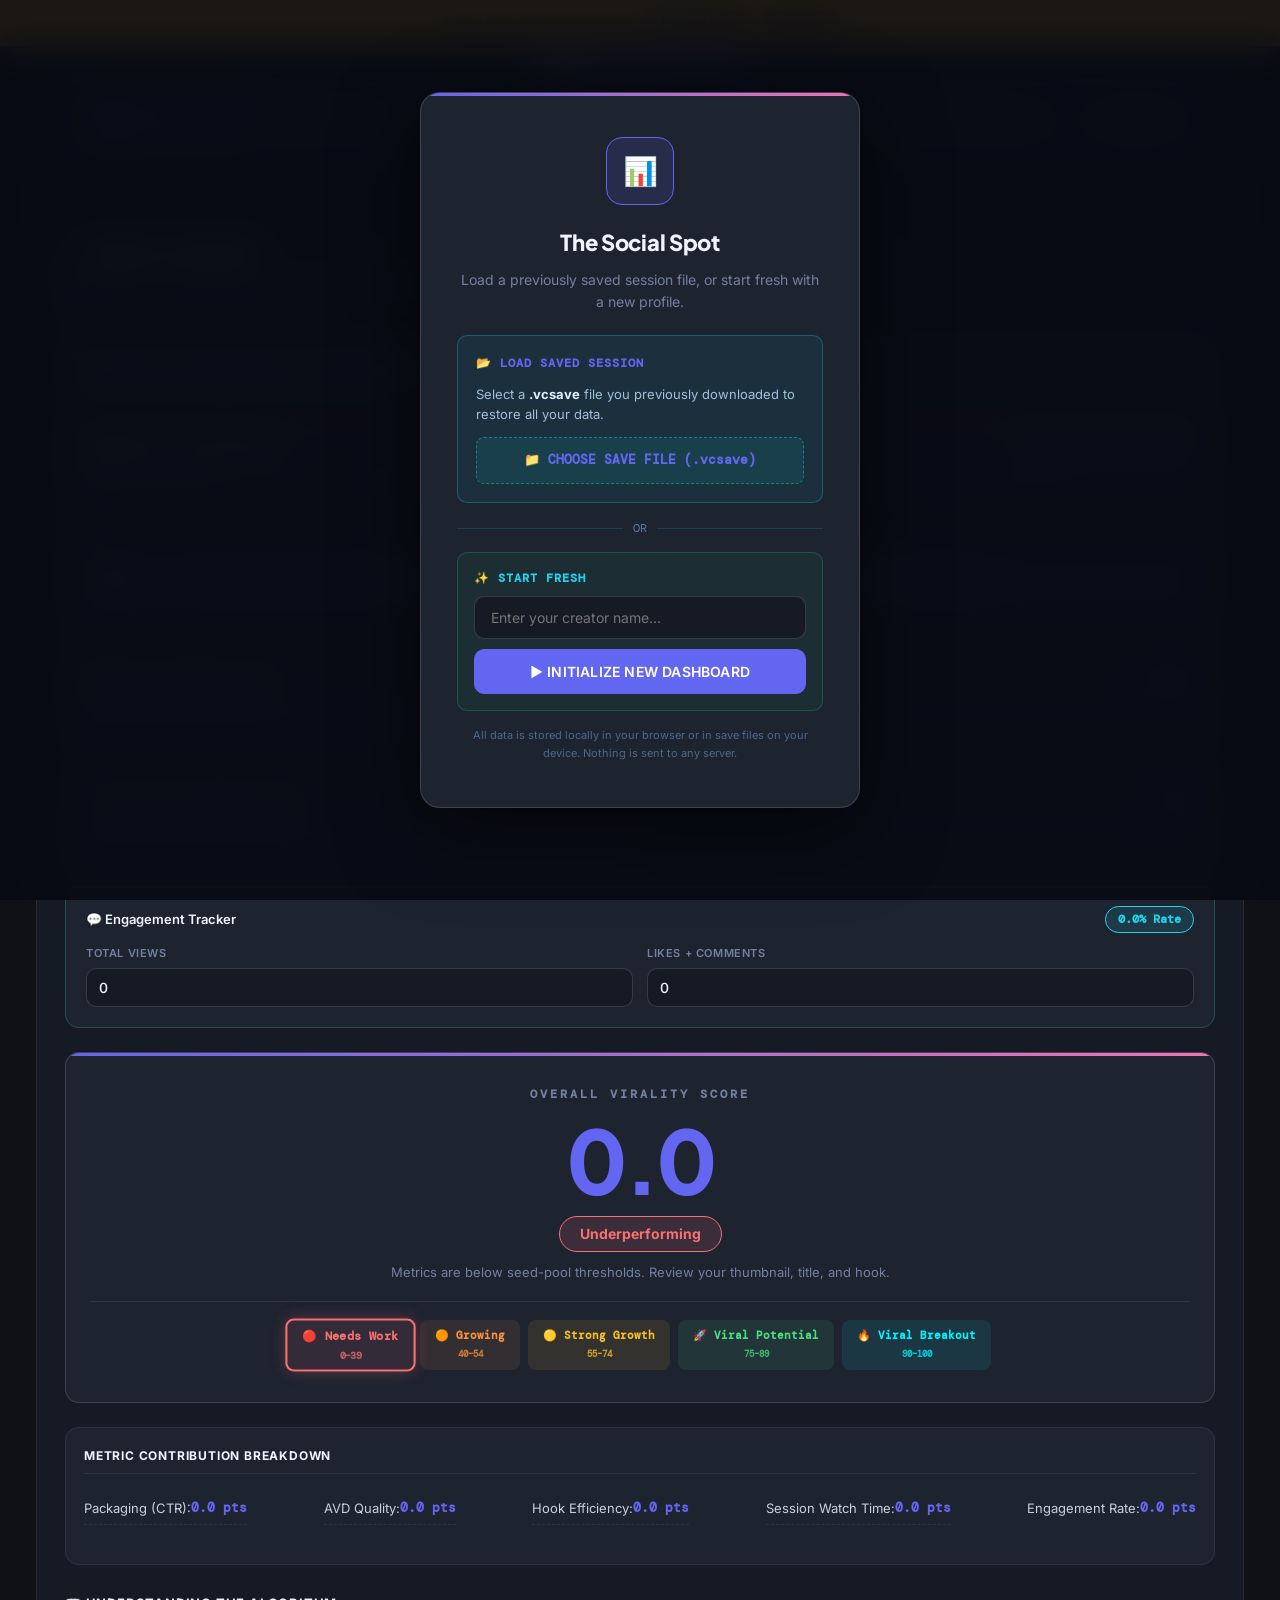
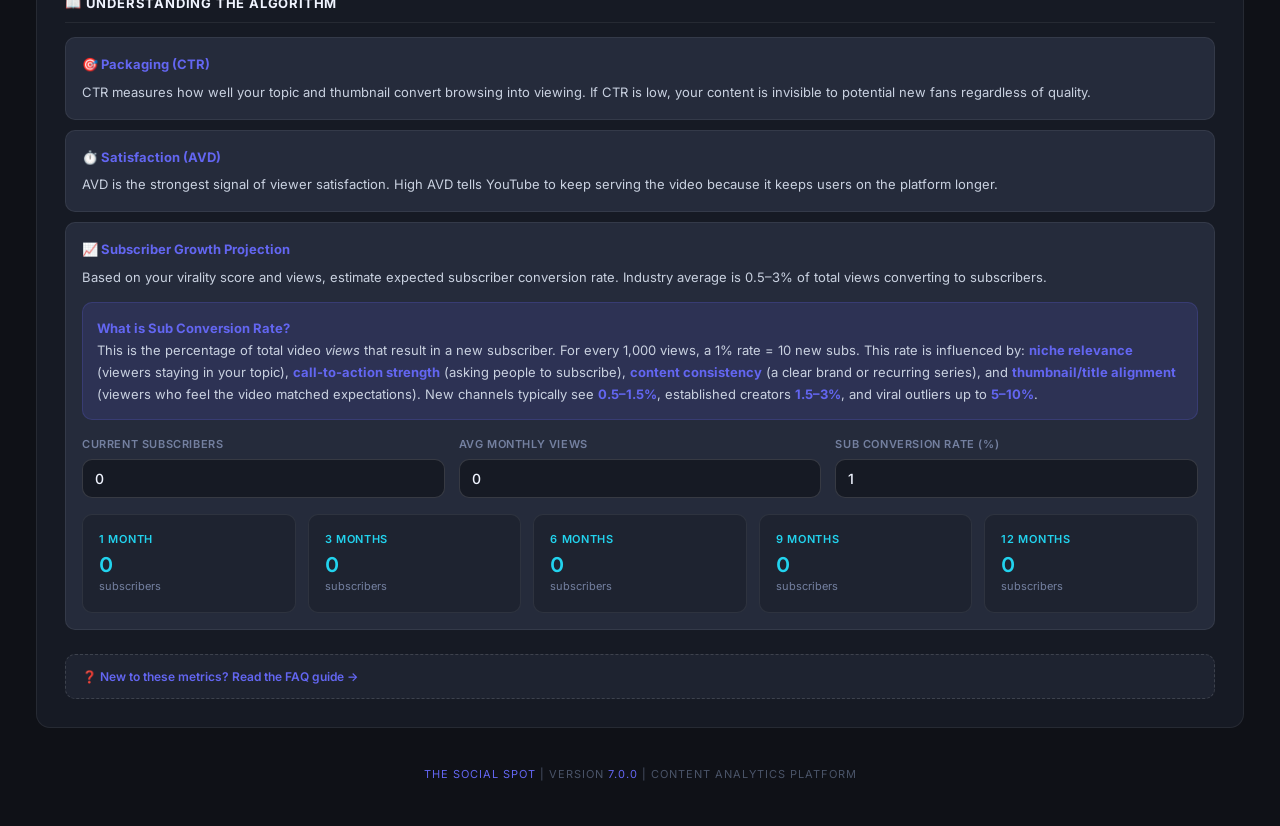
==== commit eec7d3da: "Update Social_Spot_Main.html" ====
--- a/Social_Spot_Main.html
+++ b/Social_Spot_Main.html
@@ -2255,18 +2255,28 @@
   }
 
   function loginFresh() {
-    const user = (document.getElementById('authUsername')?.value || '').trim();
-    if (user.length < 1) { document.getElementById('authUsername')?.focus(); return; }
+    var nameInput = document.getElementById('authUsername');
+    var user = nameInput ? nameInput.value.trim() : '';
+    if (!user) { if (nameInput) nameInput.focus(); return; }
     currentUser = user;
     try { localStorage.setItem('ccAnalytics_session', currentUser); } catch(e) {}
-    loadTrackerData();
-    dismissOverlay();
-    updateVideoDropdown();
-    initAll();
-    renderThemePicker();
-    renderFontPicker();
-    renderABHistory();
-    hasUnsavedChanges = false;
+    // Hide overlay immediately
+    var ov = document.getElementById('authOverlay');
+    if (ov) ov.style.display = 'none';
+    var bar = document.getElementById('userBar');
+    if (bar) bar.style.display = 'flex';
+    var nm = document.getElementById('userNameDisplay');
+    if (nm) nm.innerText = '▶ ' + currentUser.toUpperCase();
+    // Init everything safely
+    try { loadTrackerData(); } catch(e) { console.warn('loadTrackerData', e); }
+    try { updateVideoDropdown(); } catch(e) { console.warn('updateVideoDropdown', e); }
+    try { initAll(); } catch(e) { console.warn('initAll', e); }
+    try { renderThemePicker(); } catch(e) { console.warn('renderThemePicker', e); }
+    try { renderFontPicker(); } catch(e) { console.warn('renderFontPicker', e); }
+    try { renderABHistory(); } catch(e) { console.warn('renderABHistory', e); }
+    if (typeof hasUnsavedChanges !== 'undefined') hasUnsavedChanges = false;
+    var sb = document.getElementById('saveBanner');
+    if (sb) sb.style.display = 'none';
   }
 
   function logout() {
@@ -3444,8 +3454,8 @@
     { id:'mono',    name:'DM Mono',       desc:'Monospace — technical feel',        sample:'Aa Bb' },
   ];
 
-  let currentTheme = localStorage.getItem('ccTheme') || 'default';
-  let currentFont  = localStorage.getItem('ccFont')  || 'inter';
+  currentTheme = localStorage.getItem('ccTheme') || 'default';
+  currentFont  = localStorage.getItem('ccFont')  || 'inter';
   let currentLayout = localStorage.getItem('ccLayout') || 'default';
 
   function applyTheme(id, skipSave) {
@@ -3579,9 +3589,9 @@
   /* ═══════════════════════════════════════════════
      LIVE SUB TRACKER — Fixed & 10-second refresh
   ═══════════════════════════════════════════════ */
-  let liveTrackers = [];
-  let liveTimerInterval = null;
-  let liveCountdown = 10;
+  liveTrackers = [];
+  liveTimerInterval = null;
+  liveCountdown = 10;
 
   function lst_platformChanged() {
     const plat = document.getElementById('lst_platform')?.value;
@@ -3859,7 +3869,7 @@
       const titleInsights = [
         { label:'Use numbers', check: t => /\d/.test(t), tip:'Titles with specific numbers (e.g. "7 Ways", "$5,000") typically outperform vague ones by 20–30% CTR.' },
         { label:'Power words', check: t => /secret|hack|trick|mistake|warning|why|how|best|worst|never|always|free|proven|instant/i.test(t), tip:'Emotionally charged words trigger curiosity. Combine with specificity for best effect.' },
-        { label:'Question format', check: t => /\?/.test(t), tip:'Questions create an open loop in the viewer's mind and drive completion of the thought — in your video.' },
+        { label:'Question format', check: t => /\?/.test(t), tip:"Questions create an open loop in the viewer's mind and drive completion of the thought — in your video." },
         { label:'Length (50–70 chars)', check: t => t.length >= 40 && t.length <= 70, tip:'YouTube shows ~60 characters in search. Shorter titles lose context; longer titles get cut off.' },
         { label:'Colons or dashes', check: t => /[:\-–]/.test(t), tip:'Punctuation creates natural emphasis and splits the topic from the hook (e.g. "YouTube Growth: The Truth").' },
       ];
@@ -3882,11 +3892,11 @@
     const ti = document.getElementById('ab_thumb_insights');
     if (ti) {
       const thumbInsights = [
-        { key:'face', label:'Human face', check: t => /face|person|people|me|look|eye|expression|surprised|shocked|smile/i.test(t), tip:'Faces with visible emotion increase CTR by up to 38% vs no-face thumbnails.' },
-        { key:'text', label:'Bold text overlay', check: t => /text|word|title|label|number|overlay/i.test(t), tip:'Text reinforces the title and helps viewers with the sound off understand the topic.' },
-        { key:'contrast', label:'High contrast', check: t => /contrast|bright|bold|vivid|pop|neon|dark background|white text|black/i.test(t), tip:'Thumbnails that "pop" against YouTube's white/dark background stop the scroll.' },
-        { key:'arrow', label:'Visual focal point', check: t => /arrow|point|circle|highlight|zoom|close.?up|focus/i.test(t), tip:'Directing the eye to the key element increases information processing speed.' },
-        { key:'brand', label:'Brand consistency', check: t => /logo|brand|consistent|colour|color|style|template/i.test(t), tip:'Consistent thumbnail style builds channel recognition and return-viewer CTR.' },
+        { key:'face', label:'Human face', check: t => /face|person|people|me|look|eye|expression|surprised|shocked|smile/i.test(t), tip:"Faces with visible emotion increase CTR by up to 38% vs no-face thumbnails." },
+        { key:'text', label:'Bold text overlay', check: t => /text|word|title|label|number|overlay/i.test(t), tip:"Text reinforces the title and helps viewers with the sound off understand the topic." },
+        { key:'contrast', label:'High contrast', check: t => /contrast|bright|bold|vivid|pop|neon|dark background|white text|black/i.test(t), tip:"Thumbnails that \"pop\" against YouTube's white/dark background stop the scroll." },
+        { key:'arrow', label:'Visual focal point', check: t => /arrow|point|circle|highlight|zoom|close.?up|focus/i.test(t), tip:"Directing the eye to the key element increases information processing speed." },
+        { key:'brand', label:'Brand consistency', check: t => /logo|brand|consistent|colour|color|style|template/i.test(t), tip:"Consistent thumbnail style builds channel recognition and return-viewer CTR." },
       ];
       const varDivs = document.querySelectorAll('.ab-variant');
       ti.innerHTML = `<div style="display:grid;grid-template-columns:repeat(auto-fit,minmax(240px,1fr));gap:12px;">` +
